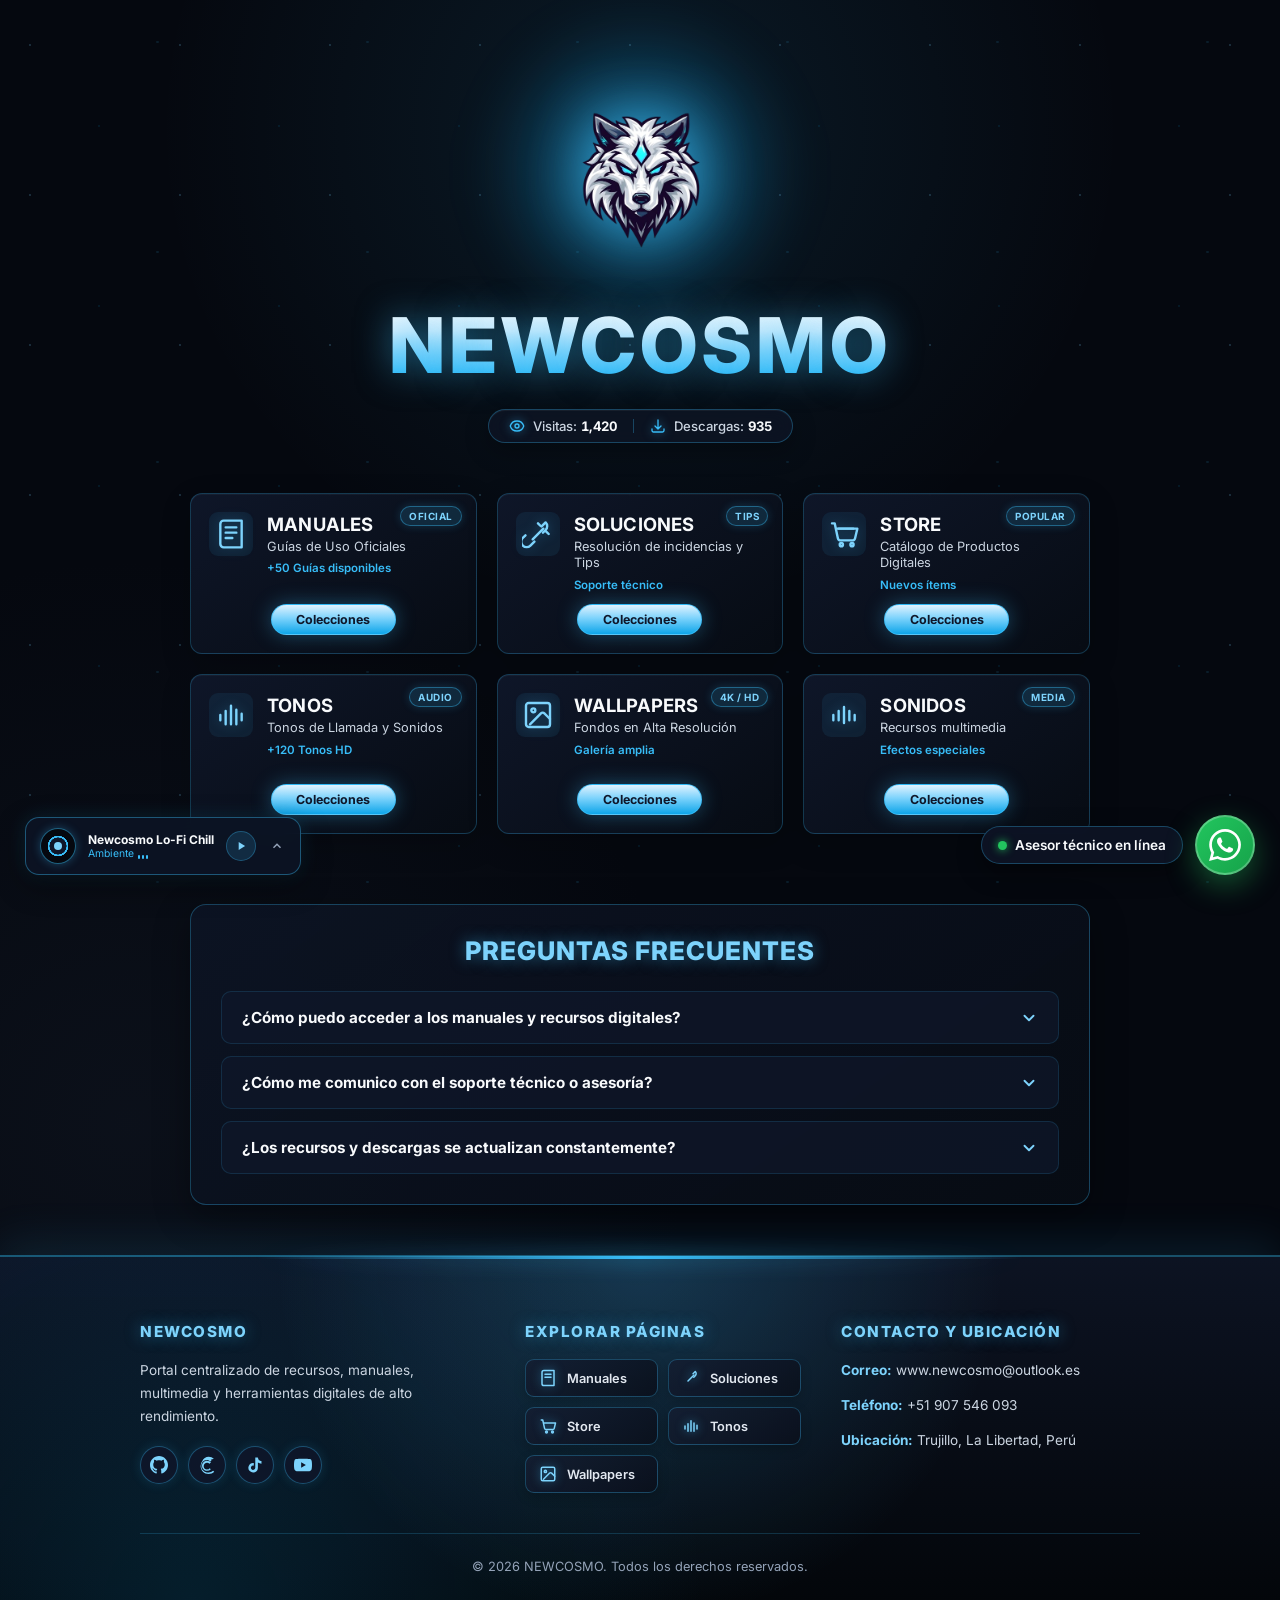
==== index.html @ 6fc6b1be "Update index.html" ====
<!DOCTYPE html>
<html lang="es">
<head>
    <meta charset="UTF-8">
    <meta name="viewport" content="width=device-width, initial-scale=1.0">
    <title>NEWCOSMO | Portal Oficial</title>
    <!-- Fuente moderna -->
    <link href="https://fonts.googleapis.com/css2?family=Inter:wght@300;400;500;600;700;800&display=swap" rel="stylesheet">
    <style>
*{margin:0;padding:0;box-sizing:border-box}

html{scroll-behavior:smooth}

body{
    font-family:'Inter',sans-serif;
    background:
      radial-gradient(circle at 50% 8%, rgba(56,189,248,.1), transparent 30%),
      radial-gradient(circle at 10% 70%, rgba(30,41,59,.25), transparent 35%),
      #05080f;
    color:#f8fafc;
    min-height:100vh;
    overflow-x:hidden;
}

body::before{
    content:"";
    position:fixed;
    inset:0;
    pointer-events:none;
    opacity:.3;
    background-image:
      radial-gradient(circle at 20% 30%, rgba(125,211,252,.6) 0 1px, transparent 1.5px),
      radial-gradient(circle at 75% 20%, rgba(56,189,248,.4) 0 1px, transparent 1.5px),
      radial-gradient(circle at 55% 70%, rgba(14,165,233,.35) 0 1px, transparent 1.5px);
    background-size:150px 150px,210px 210px,180px 180px;
}

/* ==========================================================
   SPLASH DE CARGA INICIAL
   ========================================================== */
#splash-screen {
    position: fixed;
    inset: 0;
    background: #05080f;
    z-index: 9999;
    display: flex;
    flex-direction: column;
    align-items: center;
    justify-content: center;
    transition: opacity 0.5s ease, visibility 0.5s ease;
}

#splash-screen.fade-out {
    opacity: 0;
    visibility: hidden;
}

.splash-logo-container {
    position: relative;
    display: flex;
    align-items: center;
    justify-content: center;
    margin-bottom: 24px;
}

.splash-logo-container::after {
    content: '';
    position: absolute;
    width: 260px;
    height: 260px;
    border-radius: 50%;
    background: radial-gradient(circle, rgba(56,189,248,.6) 0%, rgba(14,165,233,.25) 45%, transparent 75%);
    filter: blur(25px);
    z-index: -1;
}

.splash-logo {
    width: 180px;
    height: 180px;
    object-fit: contain;
    filter: drop-shadow(0 0 25px rgba(56,189,248,.7));
    animation: pulseSplash 1.5s ease-in-out infinite alternate;
}

@keyframes pulseSplash {
    0% { transform: scale(0.95); filter: drop-shadow(0 0 18px rgba(56,189,248,.5)); }
    100% { transform: scale(1.05); filter: drop-shadow(0 0 32px rgba(56,189,248,.9)); }
}

.splash-loader {
    width: 140px;
    height: 3px;
    background: rgba(255, 255, 255, 0.1);
    border-radius: 999px;
    overflow: hidden;
    position: relative;
}

.splash-loader::before {
    content: '';
    position: absolute;
    top: 0;
    left: -100%;
    width: 100%;
    height: 100%;
    background: linear-gradient(90deg, transparent, #38bdf8, transparent);
    animation: loadingBar 1.2s infinite linear;
}

@keyframes loadingBar {
    0% { left: -100%; }
    100% { left: 100%; }
}

main{position:relative;z-index:1}

header{
    text-align:center;
    padding:56px 20px 30px;
}

.logo-container{
    position:relative;
    display:inline-flex;
    justify-content:center;
    align-items:center;
    margin-bottom:16px;
}

.logo-container::after{
    content:'';
    position:absolute;
    width:300px;
    height:300px;
    border-radius:50%;
    background:radial-gradient(circle,
      rgba(56,189,248,.6) 0%,
      rgba(14,165,233,.25) 40%,
      transparent 75%);
    filter:blur(25px);
    z-index:-1;
}

.logo-img{
    width:230px;
    height:230px;
    object-fit:contain;
    filter:drop-shadow(0 0 30px rgba(56,189,248,.75));
    animation:floatLogo 4s ease-in-out infinite;
}

@keyframes floatLogo{
    0%,100%{transform:translateY(0)}
    50%{transform:translateY(-8px)}
}

h1{
    font-size:clamp(3rem, 7vw, 4.8rem);
    line-height:1;
    font-weight:800;
    letter-spacing:4px;
    margin:6px 0 16px;
    background:linear-gradient(180deg,#ffffff 0%,#e0f2fe 30%,#7dd3fc 60%,#38bdf8 85%,#0284c7 100%);
    -webkit-background-clip:text;
    background-clip:text;
    -webkit-text-fill-color:transparent;
    text-shadow:0 0 35px rgba(56,189,248,.5);
}

/* ==========================================================
   BARRA DE CONTADORES EN VIVO
   ========================================================== */
.live-counter-bar {
    display: inline-flex;
    align-items: center;
    gap: 16px;
    margin-top: 8px;
    padding: 8px 20px;
    background: rgba(13, 20, 36, 0.85);
    border: 1px solid rgba(56, 189, 248, 0.3);
    border-radius: 999px;
    backdrop-filter: blur(10px);
    box-shadow: 0 8px 25px rgba(0, 0, 0, 0.3), inset 0 1px 0 rgba(255, 255, 255, 0.05);
}

.counter-item {
    display: flex;
    align-items: center;
    gap: 8px;
    color: #cbd5e1;
    font-size: 0.82rem;
    font-weight: 500;
}

.counter-item svg {
    width: 16px;
    height: 16px;
    stroke: #38bdf8;
    filter: drop-shadow(0 0 5px rgba(56,189,248,.6));
}

.counter-item strong {
    color: #f8fafc;
    font-weight: 700;
    font-variant-numeric: tabular-nums;
}

.counter-divider {
    width: 1px;
    height: 14px;
    background: rgba(56, 189, 248, 0.3);
}

/* ==========================================================
   GRID DE TARJETAS
   ========================================================== */
.grid-container{
    width:min(100% - 40px, 900px);
    margin:0 auto;
    padding:20px 0 40px;
    display:grid;
    grid-template-columns:repeat(3,minmax(0,1fr));
    gap:20px;
}

.card{
    min-height:160px;
    padding:18px;
    border:1px solid rgba(56,189,248,.25);
    border-radius:12px;
    background:linear-gradient(145deg,rgba(15,23,42,.96),rgba(7,12,20,.96));
    box-shadow:inset 0 1px 0 rgba(255,255,255,.04), 0 10px 30px rgba(0,0,0,.2);
    text-decoration:none;
    color:inherit;
    display:flex;
    flex-direction:column;
    justify-content:space-between;
    position:relative;
    overflow:hidden;
    transition:transform .25s ease,border-color .25s ease,box-shadow .25s ease;
}

.card::before{
    content:'';
    position:absolute;
    top:0;
    left:0;
    width:100%;
    height:2px;
    background:linear-gradient(90deg,transparent,#38bdf8,transparent);
    opacity:0;
    transition:opacity .25s ease;
}

.card:hover{
    transform:translateY(-5px);
    border-color:rgba(56,189,248,.75);
    box-shadow:0 16px 35px rgba(0,0,0,.35), 0 0 25px rgba(56,189,248,.18);
}

.card:hover::before{opacity:1}

.card-badge {
    position: absolute;
    top: 12px;
    right: 14px;
    background: rgba(56, 189, 248, 0.15);
    border: 1px solid rgba(56, 189, 248, 0.4);
    color: #7dd3fc;
    font-size: 0.62rem;
    font-weight: 700;
    padding: 3px 8px;
    border-radius: 999px;
    text-transform: uppercase;
    letter-spacing: 0.5px;
    box-shadow: 0 0 10px rgba(56, 189, 248, 0.2);
}

.card-top{
    display:flex;
    align-items:flex-start;
    gap:14px;
}

.icon-box{
    flex:0 0 44px;
    width:44px;
    height:44px;
    display:flex;
    align-items:center;
    justify-content:center;
    border-radius:9px;
    background:rgba(56,189,248,.08);
}

.icon-box svg{
    width:32px;
    height:32px;
    stroke:#7dd3fc;
    filter:drop-shadow(0 0 6px rgba(56,189,248,.3));
}

.card:hover .icon-box svg{
    stroke:#38bdf8;
}

.card h3{
    color:#f8fafc;
    font-size:1.15rem;
    font-weight:700;
    letter-spacing:.2px;
    margin:1px 0 4px;
}

.card p{
    color:#cbd5e1;
    font-size:.8rem;
    line-height:1.3;
    margin:0;
}

.card-meta {
    display: block;
    color: #38bdf8;
    font-size: 0.72rem;
    font-weight: 600;
    margin-top: 6px;
}

.card-btn{
    align-self:center;
    min-width:125px;
    margin-top:12px;
    padding:7px 18px;
    border-radius:999px;
    border:1px solid rgba(56,189,248,.8);
    background:linear-gradient(180deg,#e0f2fe 0%,#7dd3fc 45%,#0ea5e9 100%);
    color:#0f172a;
    font-size:.78rem;
    font-weight:700;
    text-align:center;
    box-shadow:0 0 20px rgba(56,189,248,.35);
    transition:transform .2s ease,box-shadow .2s ease;
}

.card:hover .card-btn{
    transform:scale(1.03);
    box-shadow:0 0 28px rgba(56,189,248,.55);
}

/* ==========================================================
   GADGET: REPRODUCTOR LO-FI / SYNTHWAVE (MINIMALISTA)
   ========================================================== */
.music-player-widget {
    position: fixed;
    bottom: 25px;
    left: 25px;
    z-index: 99;
    background: rgba(13, 20, 36, 0.92);
    border: 1px solid rgba(56, 189, 248, 0.4);
    border-radius: 14px;
    backdrop-filter: blur(12px);
    box-shadow: 0 10px 30px rgba(0, 0, 0, 0.45), 0 0 20px rgba(56, 189, 248, 0.15);
    display: flex;
    align-items: center;
    gap: 12px;
    padding: 10px 14px;
    transition: all 0.3s cubic-bezier(0.175, 0.885, 0.32, 1.275);
    max-width: 280px;
}

.music-player-widget.minimized {
    padding: 8px;
    border-radius: 50%;
    width: 52px;
    height: 52px;
    justify-content: center;
}

.music-player-widget.minimized .player-info,
.music-player-widget.minimized .player-controls {
    display: none;
}

.music-player-widget.minimized .minimize-btn svg {
    transform: rotate(180deg);
}

.player-vinyl {
    width: 36px;
    height: 36px;
    border-radius: 50%;
    background: radial-gradient(circle, #0f172a 35%, #38bdf8 36%, #38bdf8 42%, #05080f 43%);
    border: 1px solid rgba(56, 189, 248, 0.5);
    display: flex;
    align-items: center;
    justify-content: center;
    flex-shrink: 0;
    box-shadow: 0 0 10px rgba(56, 189, 248, 0.3);
}

.music-player-widget.playing .player-vinyl {
    animation: spinVinyl 3s linear infinite;
}

@keyframes spinVinyl {
    0% { transform: rotate(0deg); }
    100% { transform: rotate(360deg); }
}

.player-vinyl::after {
    content: '';
    width: 8px;
    height: 8px;
    background: #7dd3fc;
    border-radius: 50%;
}

.player-info {
    display: flex;
    flex-direction: column;
    overflow: hidden;
    flex-grow: 1;
}

.player-title {
    color: #f8fafc;
    font-size: 0.75rem;
    font-weight: 700;
    white-space: nowrap;
    overflow: hidden;
    text-overflow: ellipsis;
}

.player-subtitle {
    color: #38bdf8;
    font-size: 0.65rem;
    display: flex;
    align-items: center;
    gap: 4px;
}

/* Ecualizador animado */
.eq-bars {
    display: flex;
    align-items: flex-end;
    gap: 2px;
    height: 10px;
}

.music-player-widget.playing .eq-bars span {
    animation: eqBounce 0.8s ease-in-out infinite alternate;
}

.eq-bars span {
    width: 2px;
    height: 4px;
    background: #38bdf8;
    border-radius: 1px;
}

.eq-bars span:nth-child(2) { animation-delay: 0.2s; }
.eq-bars span:nth-child(3) { animation-delay: 0.4s; }

@keyframes eqBounce {
    0% { height: 3px; }
    100% { height: 10px; }
}

.player-controls {
    display: flex;
    align-items: center;
    gap: 6px;
}

.player-btn {
    background: rgba(56, 189, 248, 0.15);
    border: 1px solid rgba(56, 189, 248, 0.3);
    color: #7dd3fc;
    width: 30px;
    height: 30px;
    border-radius: 50%;
    display: flex;
    align-items: center;
    justify-content: center;
    cursor: pointer;
    transition: all 0.2s ease;
}

.player-btn:hover {
    background: #38bdf8;
    color: #05080f;
    box-shadow: 0 0 12px rgba(56, 189, 248, 0.6);
}

.player-btn svg {
    width: 14px;
    height: 14px;
    fill: currentColor;
}

.minimize-btn {
    background: none;
    border: none;
    color: #94a3b8;
    cursor: pointer;
    padding: 2px;
    display: flex;
    align-items: center;
    justify-content: center;
    transition: color 0.2s ease;
}

.minimize-btn:hover {
    color: #f8fafc;
}

.minimize-btn svg {
    width: 14px;
    height: 14px;
    stroke: currentColor;
    fill: none;
    stroke-width: 2.5;
    transition: transform 0.3s ease;
}

/* ==========================================================
   SECCIÓN DE PREGUNTAS FRECUENTES (FAQ)
   ========================================================== */
.faq-section {
    width: min(100% - 40px, 900px);
    margin: 30px auto 50px;
    padding: 30px;
    background: linear-gradient(145deg, rgba(13, 20, 36, 0.9), rgba(7, 12, 20, 0.95));
    border: 1px solid rgba(56, 189, 248, 0.3);
    border-radius: 16px;
    box-shadow: 0 12px 35px rgba(0,0,0,0.35);
}

.faq-section h2 {
    color: #7dd3fc;
    font-size: 1.6rem;
    font-weight: 800;
    text-align: center;
    margin-bottom: 25px;
    text-transform: uppercase;
    letter-spacing: 1px;
    text-shadow: 0 0 15px rgba(56,189,248,.5);
}

.faq-container {
    display: flex;
    flex-direction: column;
    gap: 12px;
}

.faq-item {
    background: rgba(15, 23, 42, 0.75);
    border: 1px solid rgba(56, 189, 248, 0.15);
    border-radius: 10px;
    overflow: hidden;
    transition: border-color 0.25s ease;
}

.faq-item:hover {
    border-color: rgba(56, 189, 248, 0.6);
}

.faq-question {
    width: 100%;
    padding: 16px 20px;
    background: none;
    border: none;
    color: #f8fafc;
    font-size: 0.95rem;
    font-weight: 700;
    text-align: left;
    display: flex;
    justify-content: space-between;
    align-items: center;
    cursor: pointer;
    font-family: 'Inter', sans-serif;
}

.faq-question svg {
    width: 18px;
    height: 18px;
    stroke: #7dd3fc;
    flex-shrink: 0;
    transition: transform 0.3s ease;
}

.faq-item.active .faq-question svg {
    transform: rotate(180deg);
}

.faq-answer {
    max-height: 0;
    overflow: hidden;
    transition: max-height 0.3s ease, padding 0.3s ease;
    padding: 0 20px;
    color: #cbd5e1;
    font-size: 0.88rem;
    line-height: 1.6;
}

.faq-item.active .faq-answer {
    max-height: 200px;
    padding: 0 20px 16px 20px;
}

/* ==========================================================
   FOOTER PRO
   ========================================================== */
footer{
    position:relative;
    z-index:1;
    background:
      radial-gradient(circle at 50% 0%, rgba(56,189,248,.22), transparent 50%),
      radial-gradient(circle at 15% 100%, rgba(14,165,233,.15), transparent 45%),
      linear-gradient(180deg, rgba(13,20,36,0.95), #03060a);
    border-top:2px solid rgba(56,189,248,.4);
    box-shadow: 0 -15px 40px rgba(56,189,248,.1);
    padding:65px 20px 30px;
    margin-top:50px;
}

footer::before {
    content: '';
    position: absolute;
    top: -1px;
    left: 20%;
    right: 20%;
    height: 3px;
    background: linear-gradient(90deg, transparent, #38bdf8, transparent);
    filter: drop-shadow(0 0 10px #38bdf8);
}

.footer-content{
    width:min(100%, 1000px);
    margin:0 auto;
    display:grid;
    grid-template-columns: 1.5fr 1.2fr 1.3fr;
    gap:40px;
    padding-bottom:40px;
}

.footer-col h4{
    color:#7dd3fc;
    font-size:.95rem;
    font-weight:800;
    letter-spacing:1.5px;
    margin-bottom:18px;
    text-transform:uppercase;
    text-shadow: 0 0 15px rgba(56,189,248,.5);
}

.footer-col p{
    color:#cbd5e1;
    font-size:.85rem;
    line-height:1.7;
    margin-bottom:12px;
}

.footer-col p strong {
    color: #7dd3fc;
}

.footer-pages-grid {
    display: grid;
    grid-template-columns: repeat(2, 1fr);
    gap: 10px;
    margin-top: 5px;
}

.footer-page-card {
    display: flex;
    align-items: center;
    gap: 10px;
    padding: 9px 13px;
    background: linear-gradient(145deg, rgba(20, 30, 50, 0.9), rgba(10, 16, 28, 0.9));
    border: 1px solid rgba(56, 189, 248, 0.3);
    border-radius: 9px;
    color: #e2e8f0;
    text-decoration: none;
    font-size: 0.8rem;
    font-weight: 600;
    transition: all 0.25s ease;
    box-shadow: 0 4px 12px rgba(0,0,0,0.2);
}

.footer-page-card svg {
    width: 18px;
    height: 18px;
    stroke: #7dd3fc;
    filter: drop-shadow(0 0 5px rgba(56,189,248,.6));
    flex-shrink: 0;
    transition: transform 0.2s ease;
}

.footer-page-card:hover {
    background: linear-gradient(145deg, rgba(56, 189, 248, 0.25), rgba(15, 23, 42, 0.95));
    border-color: #38bdf8;
    color: #fff;
    transform: translateY(-3px);
    box-shadow: 0 6px 22px rgba(56, 189, 248, 0.3);
}

.footer-page-card:hover svg {
    transform: scale(1.15);
}

.footer-socials{
    display: flex;
    flex-wrap: wrap;
    gap: 10px;
    margin-top: 18px;
}

.social-icon {
    width: 38px;
    height: 38px;
    border-radius: 50%;
    background: rgba(15, 23, 42, 0.9);
    border: 1px solid rgba(56, 189, 248, 0.35);
    display: flex;
    align-items: center;
    justify-content: center;
    color: #7dd3fc;
    text-decoration: none;
    transition: all 0.25s ease;
    box-shadow: 0 0 12px rgba(56,189,248,.15);
}

.social-icon:hover {
    background: #38bdf8;
    border-color: #38bdf8;
    color: #070c14;
    transform: translateY(-4px);
    box-shadow: 0 0 22px rgba(56, 189, 248, 0.7);
}

.social-icon svg {
    width: 18px;
    height: 18px;
    fill: currentColor;
}

.social-icon[aria-label="OnlyFans"]:hover {
    background: #00aff0; border-color: #00aff0; color: #fff; box-shadow: 0 0 22px rgba(0, 175, 240, 0.7);
}
.social-icon[aria-label="TikTok"]:hover {
    background: #ff0050; border-color: #ff0050; color: #fff; box-shadow: 0 0 22px rgba(255, 0, 80, 0.7);
}
.social-icon[aria-label="YouTube"]:hover {
    background: #ff0000; border-color: #ff0000; color: #fff; box-shadow: 0 0 22px rgba(255, 0, 0, 0.7);
}

.footer-bottom{
    width:min(100%, 1000px);
    margin:0 auto;
    padding-top:25px;
    border-top:1px solid rgba(56,189,248,.2);
    display:flex;
    justify-content:center;
    align-items:center;
    color:#94a3b8;
    font-size:.8rem;
    text-align: center;
}

/* ==========================================================
   BOTÓN FLOTANTE WHATSAPP
   ========================================================== */
.floating-container {
    position: fixed;
    bottom: 25px;
    right: 25px;
    z-index: 99;
    display: flex;
    align-items: center;
    gap: 12px;
}

.whatsapp-badge {
    display: flex;
    align-items: center;
    gap: 8px;
    background: rgba(13, 20, 36, 0.95);
    border: 1px solid rgba(56, 189, 248, 0.3);
    padding: 10px 16px;
    border-radius: 999px;
    color: #f8fafc;
    font-size: 0.85rem;
    font-weight: 600;
    box-shadow: 0 8px 25px rgba(0, 0, 0, 0.4);
    backdrop-filter: blur(8px);
    pointer-events: none;
    white-space: nowrap;
}

.whatsapp-badge .dot {
    width: 9px;
    height: 9px;
    background-color: #22c55e;
    border-radius: 50%;
    box-shadow: 0 0 8px #22c55e;
    animation: pulse-green 2s infinite;
}

@keyframes pulse-green {
    0% { transform: scale(0.95); box-shadow: 0 0 0 0 rgba(34, 197, 94, 0.8); }
    70% { transform: scale(1); box-shadow: 0 0 0 6px rgba(34, 197, 94, 0); }
    100% { transform: scale(0.95); box-shadow: 0 0 0 0 rgba(34, 197, 94, 0); }
}

.floating-whatsapp {
    position: relative;
    display: flex;
    align-items: center;
    justify-content: center;
    width: 60px;
    height: 60px;
    border-radius: 50%;
    background: linear-gradient(135deg, #22c55e, #16a34a);
    color: #fff;
    text-decoration: none;
    box-shadow: 0 10px 30px rgba(34, 197, 94, 0.4);
    transition: all 0.3s cubic-bezier(0.175, 0.885, 0.32, 1.275);
    border: 2px solid rgba(255, 255, 255, 0.25);
    flex-shrink: 0;
}

.floating-whatsapp:hover {
    transform: scale(1.12) translateY(-3px);
    box-shadow: 0 15px 35px rgba(34, 197, 94, 0.6);
}

.floating-whatsapp svg {
    width: 32px;
    height: 32px;
    fill: currentColor;
}

/* ==========================================================
   RESPONSIVE DESIGN
   ========================================================== */
@media(max-width:760px){
    .grid-container{
        grid-template-columns:repeat(2,minmax(0,1fr));
        width:min(100% - 28px,600px);
        gap:14px;
    }
    .footer-content{
        grid-template-columns: 1fr;
        gap:30px;
    }
}

@media(max-width:520px){
    header{padding-top:30px}
    .logo-img{width:160px;height:160px}
    h1{letter-spacing:2px;margin-bottom:10px}
    .grid-container{
        grid-template-columns:1fr;
        width:calc(100% - 28px);
    }
    .card{min-height:150px}
    .footer-content{
        grid-template-columns: 1fr;
        gap:24px;
    }
    .whatsapp-badge {
        display: none;
    }
    .floating-container {
        bottom: 20px;
        right: 20px;
    }
    .music-player-widget {
        left: 15px;
        bottom: 20px;
    }
    .live-counter-bar {
        flex-direction: column;
        gap: 6px;
        border-radius: 12px;
        padding: 8px 14px;
    }
    .counter-divider {
        display: none;
    }
}
</style>
</head>
<body>

    <!-- Splash de Carga Inicial -->
    <div id="splash-screen">
        <div class="splash-logo-container">
            <img src="logo.png" alt="Logo NEWCOSMO" class="splash-logo">
        </div>
        <div class="splash-loader"></div>
    </div>

    <!-- Encabezado con Logo, Título y Contadores en Vivo -->
    <header>
        <div class="logo-container">
            <img src="logo.png" alt="Logo NEWCOSMO" class="logo-img">
        </div>
        <h1>NEWCOSMO</h1>
        
        <!-- Widget Contador de Visitas y Descargas en Vivo -->
        <div class="live-counter-bar">
            <div class="counter-item">
                <svg xmlns="http://www.w3.org/2000/svg" fill="none" viewBox="0 0 24 24" stroke-width="2">
                    <path stroke-linecap="round" stroke-linejoin="round" d="M2.036 12.322a1.012 1.012 0 0 1 0-.639C3.423 7.51 7.36 4.5 12 4.5c4.638 0 8.573 3.007 9.963 7.178.07.207.07.431 0 .639C20.577 16.49 16.64 19.5 12 19.5c-4.638 0-8.573-3.007-9.963-7.178Z" />
                    <path stroke-linecap="round" stroke-linejoin="round" d="M15 12a3 3 0 1 1-6 0 3 3 0 0 1 6 0Z" />
                </svg>
                <span>Visitas: <strong id="visit-counter">--</strong></span>
            </div>
            <div class="counter-divider"></div>
            <div class="counter-item">
                <svg xmlns="http://www.w3.org/2000/svg" fill="none" viewBox="0 0 24 24" stroke-width="2">
                    <path stroke-linecap="round" stroke-linejoin="round" d="M3 16.5v2.25A2.25 2.25 0 0 0 5.25 21h13.5A2.25 2.25 0 0 0 21 18.75V16.5M16.5 12 12 16.5m0 0L7.5 12m4.5 4.5V3" />
                </svg>
                <span>Descargas: <strong id="download-counter">--</strong></span>
            </div>
        </div>
    </header>

    <!-- Cuadrícula de Tarjetas de Secciones -->
    <main class="grid-container">

        <a href="https://newcosmo-peru.github.io/MANUALES/" target="_blank" rel="noopener" class="card">
            <span class="card-badge">Oficial</span>
            <div class="card-top">
                <div class="icon-box">
                    <svg xmlns="http://www.w3.org/2000/svg" fill="none" viewBox="0 0 24 24" stroke-width="1.8" stroke-linecap="round" stroke-linejoin="round">
                        <path d="M4 19.5v-15A2.5 2.5 0 0 1 6.5 2H20v20H6.5A2.5 2.5 0 0 1 4 19.5Z"/>
                        <path d="M8 7h8M8 11h8M8 15h5"/>
                    </svg>
                </div>
                <div>
                    <h3>MANUALES</h3>
                    <p>Guías de Uso Oficiales</p>
                    <span class="card-meta">+50 Guías disponibles</span>
                </div>
            </div>
            <span class="card-btn">Colecciones</span>
        </a>

        <a href="https://newcosmo-peru.github.io/SOLUCIONES/" target="_blank" rel="noopener" class="card">
            <span class="card-badge">Tips</span>
            <div class="card-top">
                <div class="icon-box">
                    <svg xmlns="http://www.w3.org/2000/svg" fill="none" viewBox="0 0 24 24" stroke-width="1.8" stroke-linecap="round" stroke-linejoin="round">
                        <path d="m14.7 6.3 3-3a4 4 0 0 1 0 5.7l-2 2"/>
                        <path d="m9.3 17.7-3 3a4 4 0 0 1-5.7-5.7l2-2"/>
                        <path d="m8 16 8-8"/>
                        <path d="m12 4 2 2M18 10l2 2"/>
                    </svg>
                </div>
                <div>
                    <h3>SOLUCIONES</h3>
                    <p>Resolución de incidencias y Tips</p>
                    <span class="card-meta">Soporte técnico</span>
                </div>
            </div>
            <span class="card-btn">Colecciones</span>
        </a>

        <a href="https://newcosmo-peru.github.io/STORE/" target="_blank" rel="noopener" class="card">
            <span class="card-badge">Popular</span>
            <div class="card-top">
                <div class="icon-box">
                    <svg xmlns="http://www.w3.org/2000/svg" fill="none" viewBox="0 0 24 24" stroke-width="1.8" stroke-linecap="round" stroke-linejoin="round">
                        <path d="M3 4h2l2.4 11.2a2 2 0 0 0 2 1.6h8.9a2 2 0 0 0 2-1.6L22 8H6"/>
                        <circle cx="10" cy="20" r="1.2"/>
                        <circle cx="18" cy="20" r="1.2"/>
                        <path d="M8 8h11"/>
                    </svg>
                </div>
                <div>
                    <h3>STORE</h3>
                    <p>Catálogo de Productos Digitales</p>
                    <span class="card-meta">Nuevos ítems</span>
                </div>
            </div>
            <span class="card-btn">Colecciones</span>
        </a>

        <a href="https://newcosmo-peru.github.io/TONOS/" target="_blank" rel="noopener" class="card">
            <span class="card-badge">Audio</span>
            <div class="card-top">
                <div class="icon-box">
                    <svg xmlns="http://www.w3.org/2000/svg" fill="none" viewBox="0 0 24 24" stroke-width="1.8" stroke-linecap="round" stroke-linejoin="round">
                        <path d="M4 12v4M8 9v10M12 5v14M16 8v11M20 11v5"/>
                    </svg>
                </div>
                <div>
                    <h3>TONOS</h3>
                    <p>Tonos de Llamada y Sonidos</p>
                    <span class="card-meta">+120 Tonos HD</span>
                </div>
            </div>
            <span class="card-btn">Colecciones</span>
        </a>

        <a href="https://newcosmo-peru.github.io/WALLPAPERS/" target="_blank" rel="noopener" class="card">
            <span class="card-badge">4K / HD</span>
            <div class="card-top">
                <div class="icon-box">
                    <svg xmlns="http://www.w3.org/2000/svg" fill="none" viewBox="0 0 24 24" stroke-width="1.8" stroke-linecap="round" stroke-linejoin="round">
                        <rect x="3" y="3" width="18" height="18" rx="2"/>
                        <circle cx="8.5" cy="8.5" r="1.5"/>
                        <path d="m21 15-4.2-4.2a1.8 1.8 0 0 0-2.6 0L6 19"/>
                    </svg>
                </div>
                <div>
                    <h3>WALLPAPERS</h3>
                    <p>Fondos en Alta Resolución</p>
                    <span class="card-meta">Galería amplia</span>
                </div>
            </div>
            <span class="card-btn">Colecciones</span>
        </a>

        <a href="https://newcosmo-peru.github.io/TONOS/" target="_blank" rel="noopener" class="card">
            <span class="card-badge">Media</span>
            <div class="card-top">
                <div class="icon-box">
                    <svg xmlns="http://www.w3.org/2000/svg" fill="none" viewBox="0 0 24 24" stroke-width="1.8" stroke-linecap="round" stroke-linejoin="round">
                        <path d="M4 12v4M8 9v7M12 6v12M16 9v7M20 12v4"/>
                    </svg>
                </div>
                <div>
                    <h3>SONIDOS</h3>
                    <p>Recursos multimedia</p>
                    <span class="card-meta">Efectos especiales</span>
                </div>
            </div>
            <span class="card-btn">Colecciones</span>
        </a>

    </main>

    <!-- Sección de Preguntas Frecuentes (FAQ) -->
    <section class="faq-section">
        <h2>Preguntas Frecuentes</h2>
        <div class="faq-container">
            <div class="faq-item">
                <button class="faq-question">
                    ¿Cómo puedo acceder a los manuales y recursos digitales?
                    <svg viewBox="0 0 24 24" fill="none" stroke-width="2.5" stroke-linecap="round" stroke-linejoin="round"><path d="m6 9 6 6 6-6"/></svg>
                </button>
                <div class="faq-answer">
                    Puedes hacer clic directamente en cualquiera de las tarjetas principales de nuestra plataforma para abrir el portal correspondiente de forma inmediata.
                </div>
            </div>

            <div class="faq-item">
                <button class="faq-question">
                    ¿Cómo me comunico con el soporte técnico o asesoría?
                    <svg viewBox="0 0 24 24" fill="none" stroke-width="2.5" stroke-linecap="round" stroke-linejoin="round"><path d="m6 9 6 6 6-6"/></svg>
                </button>
                <div class="faq-answer">
                    En la esquina inferior derecha encontrarás nuestro botón flotante de WhatsApp habilitado con un indicador en línea para contactar con un asesor.
                </div>
            </div>

            <div class="faq-item">
                <button class="faq-question">
                    ¿Los recursos y descargas se actualizan constantemente?
                    <svg viewBox="0 0 24 24" fill="none" stroke-width="2.5" stroke-linecap="round" stroke-linejoin="round"><path d="m6 9 6 6 6-6"/></svg>
                </button>
                <div class="faq-answer">
                    Sí, actualizamos periódicamente nuestras colecciones de guías, tonos, fondos de pantalla y herramientas digitales.
                </div>
            </div>
        </div>
    </section>

    <!-- Footer Pro -->
    <footer>
        <div class="footer-content">
            <div class="footer-col">
                <h4>NEWCOSMO</h4>
                <p>Portal centralizado de recursos, manuales, multimedia y herramientas digitales de alto rendimiento.</p>
                <div class="footer-socials">
                    <!-- GitHub -->
                    <a href="https://github.com/newcosmo-peru" target="_blank" rel="noopener" class="social-icon" aria-label="GitHub">
                        <svg viewBox="0 0 24 24"><path d="M12 0c-6.626 0-12 5.373-12 12 0 5.302 3.438 9.8 8.207 11.387.599.111.793-.261.793-.577v-2.234c-3.338.726-4.033-1.416-4.033-1.416-.546-1.387-1.333-1.756-1.333-1.756-1.089-.745.083-.729.083-.729 1.205.084 1.839 1.237 1.839 1.237 1.07 1.834 2.807 1.304 3.492.997.107-.775.418-1.305.762-1.604-2.665-.305-5.467-1.334-5.467-5.931 0-1.311.469-2.381 1.236-3.221-.124-.303-.535-1.524.117-3.176 0 0 1.008-.322 3.301 1.23.957-.266 1.983-.399 3.003-.404 1.02.005 2.047.138 3.006.404 2.291-1.552 3.297-1.23 3.297-1.23.653 1.653.242 2.874.118 3.176.77.84 1.235 1.911 1.235 3.221 0 4.609-2.807 5.624-5.479 5.921.43.372.823 1.102.823 2.222v3.293c0 .319.192.694.801.576 4.765-1.589 8.199-6.086 8.199-11.386 0-6.627-5.373-12-12-12z"/></svg>
                    </a>
                    <!-- OnlyFans -->
                    <a href="https://onlyfans.com/tu-usuario" target="_blank" rel="noopener" class="social-icon" aria-label="OnlyFans">
                        <svg viewBox="0 0 24 24"><path d="M15.464 10.518a4.57 4.57 0 0 0-3.376-1.503c-2.484 0-4.5 2.016-4.5 4.5s2.016 4.5 4.5 4.5c1.373 0 2.602-.622 3.42-1.604l1.642 1.198a6.71 6.71 0 0 1-5.062 2.206c-3.728 0-6.75-3.022-6.75-6.75s3.022-6.75 6.75-6.75c2.083 0 3.948.937 5.203 2.417l-1.827 1.286zM21.11 3.551C19.346 1.83 16.924.844 14.25.844c-3.86 0-7.152 2.39-8.49 5.795a10.638 10.638 0 0 0-2.31 6.643c0 5.903 4.784 10.687 10.687 10.687 2.923 0 5.581-1.155 7.527-3.033l-1.52-1.378a8.473 8.473 0 0 1-6.007 2.411C8.243 21.969 4.38 18.106 4.38 13.282c0-2.052.698-3.946 1.867-5.449 1.246-1.585 3.161-2.613 5.303-2.613 1.963 0 3.738.826 5.011 2.155l1.55-1.543a10.495 10.495 0 0 0-1.001-.849z"/></svg>
                    </a>
                    <!-- TikTok -->
                    <a href="https://tiktok.com/@tu-usuario" target="_blank" rel="noopener" class="social-icon" aria-label="TikTok">
                        <svg viewBox="0 0 24 24"><path d="M19.59 6.69a4.83 4.83 0 0 1-3.77-4.25V2h-3.45v13.67a2.89 2.89 0 0 1-5.2 1.74 2.89 2.89 0 0 1 2.31-4.64 2.93 2.93 0 0 1 .88.13V9.4a6.84 6.84 0 0 0-1-.05A6.33 6.33 0 0 0 5 20.1a6.34 6.34 0 0 0 10.86-4.43v-7a8.16 8.16 0 0 0 4.77 1.52v-3.4a4.85 4.85 0 0 1-1-.1z"/></svg>
                    </a>
                    <!-- YouTube -->
                    <a href="https://youtube.com/@tu-canal" target="_blank" rel="noopener" class="social-icon" aria-label="YouTube">
                        <svg viewBox="0 0 24 24"><path d="M23.498 6.186a3.016 3.016 0 0 0-2.122-2.136C19.505 3.545 12 3.545 12 3.545s-7.505 0-9.377.505A3.017 3.017 0 0 0 .502 6.186C0 8.07 0 12 0 12s0 3.93.502 5.814a3.016 3.016 0 0 0 2.122 2.136c1.871.505 9.376.505 9.376.505s7.505 0 9.377-.505a3.015 3.015 0 0 0 2.122-2.136C24 15.93 24 12 24 12s0-3.93-.502-5.814zM9.545 15.568V8.432L15.818 12l-6.273 3.568z"/></svg>
                    </a>
                </div>
            </div>
            
            <div class="footer-col">
                <h4>Explorar Páginas</h4>
                <div class="footer-pages-grid">
                    <a href="https://newcosmo-peru.github.io/MANUALES/" target="_blank" rel="noopener" class="footer-page-card">
                        <svg viewBox="0 0 24 24" fill="none" stroke-width="2" stroke-linecap="round" stroke-linejoin="round"><path d="M4 19.5v-15A2.5 2.5 0 0 1 6.5 2H20v20H6.5A2.5 2.5 0 0 1 4 19.5Z"/><path d="M8 7h8M8 11h8"/></svg>
                        Manuales
                    </a>
                    <a href="https://newcosmo-peru.github.io/SOLUCIONES/" target="_blank" rel="noopener" class="footer-page-card">
                        <svg viewBox="0 0 24 24" fill="none" stroke-width="2" stroke-linecap="round" stroke-linejoin="round"><path d="m14.7 6.3 3-3a4 4 0 0 1 0 5.7l-2 2"/><path d="m8 16 8-8"/></svg>
                        Soluciones
                    </a>
                    <a href="https://newcosmo-peru.github.io/STORE/" target="_blank" rel="noopener" class="footer-page-card">
                        <svg viewBox="0 0 24 24" fill="none" stroke-width="2" stroke-linecap="round" stroke-linejoin="round"><path d="M3 4h2l2.4 11.2a2 2 0 0 0 2 1.6h8.9a2 2 0 0 0 2-1.6L22 8H6"/><circle cx="10" cy="20" r="1.2"/><circle cx="18" cy="20" r="1.2"/></svg>
                        Store
                    </a>
                    <a href="https://newcosmo-peru.github.io/TONOS/" target="_blank" rel="noopener" class="footer-page-card">
                        <svg viewBox="0 0 24 24" fill="none" stroke-width="2" stroke-linecap="round" stroke-linejoin="round"><path d="M4 12v4M8 9v10M12 5v14M16 8v11M20 11v5"/></svg>
                        Tonos
                    </a>
                    <a href="https://newcosmo-peru.github.io/WALLPAPERS/" target="_blank" rel="noopener" class="footer-page-card">
                        <svg viewBox="0 0 24 24" fill="none" stroke-width="2" stroke-linecap="round" stroke-linejoin="round"><rect x="3" y="3" width="18" height="18" rx="2"/><circle cx="8.5" cy="8.5" r="1.5"/><path d="m21 15-4.2-4.2a1.8 1.8 0 0 0-2.6 0L6 19"/></svg>
                        Wallpapers
                    </a>
                </div>
            </div>

            <div class="footer-col">
                <h4>Contacto y Ubicación</h4>
                <p><strong>Correo:</strong> www.newcosmo@outlook.es</p>
                <p><strong>Teléfono:</strong> +51 907 546 093</p>
                <p><strong>Ubicación:</strong> Trujillo, La Libertad, Perú</p>
            </div>
        </div>
        
        <div class="footer-bottom">
            <p>&copy; 2026 NEWCOSMO. Todos los derechos reservados.</p>
        </div>
    </footer>

    <!-- Gadget: Reproductor de Música Lo-Fi Flotante (Esquina Inferior Izquierda) -->
    <div id="music-widget" class="music-player-widget">
        <!-- Audio HTML5 con pista ambiental libre de derechos (Synthwave/Lo-Fi) -->
        <audio id="bg-audio" loop preload="none">
            <source src="https://cdn.pixabay.com/download/audio/2022/05/27/audio_1808fbf756.mp3?filename=lofi-study-112191.mp3" type="audio/mpeg">
            Tu navegador no soporta audio HTML5.
        </audio>

        <div class="player-vinyl"></div>
        
        <div class="player-info">
            <span class="player-title">Newcosmo Lo-Fi Chill</span>
            <span class="player-subtitle">
                Ambiente 
                <div class="eq-bars">
                    <span></span><span></span><span></span>
                </div>
            </span>
        </div>

        <div class="player-controls">
            <button id="play-pause-btn" class="player-btn" aria-label="Reproducir / Pausar">
                <!-- Icono Play -->
                <svg id="play-icon" viewBox="0 0 24 24"><path d="M8 5v14l11-7z"/></svg>
                <!-- Icono Pause (Oculto por defecto) -->
                <svg id="pause-icon" viewBox="0 0 24 24" style="display:none;"><path d="M6 19h4V5H6v14zm8-14v14h4V5h-4z"/></svg>
            </button>
        </div>

        <button id="minimize-btn" class="minimize-btn" aria-label="Minimizar reproductor">
            <svg viewBox="0 0 24 24"><path d="m18 15-6-6-6 6"/></svg>
        </button>
    </div>

    <!-- Botón Flotante de WhatsApp -->
    <div class="floating-container">
        <div class="whatsapp-badge">
            <span class="dot"></span>
            Asesor técnico en línea
        </div>
        <a href="https://wa.me/51907546093" target="_blank" rel="noopener" class="floating-whatsapp" aria-label="WhatsApp">
            <svg xmlns="http://www.w3.org/2000/svg" viewBox="0 0 24 24">
                <path d="M.057 24l1.687-6.163c-1.041-1.804-1.588-3.849-1.587-5.946.003-6.556 5.338-11.891 11.893-11.891 3.181.001 6.167 1.24 8.413 3.488 2.245 2.248 3.481 5.236 3.48 8.414-.003 6.557-5.338 11.892-11.893 11.892-1.99-.001-3.951-.5-5.688-1.448l-6.305 1.654zm6.597-3.807c1.676.995 3.276 1.591 5.392 1.592 5.448 0 9.886-4.434 9.889-9.885.002-5.462-4.415-9.89-9.881-9.892-5.452 0-9.887 4.434-9.889 9.884-.001 2.225.651 3.891 1.746 5.634l-.999 3.648 3.742-.981zm11.387-5.464c-.074-.124-.272-.198-.57-.347-.297-.149-1.758-.868-2.031-.967-.272-.099-.47-.149-.669.149-.198.297-.768.967-.941 1.165-.173.198-.347.223-.644.074-.297-.149-1.255-.462-2.39-1.475-.883-.788-1.48-1.761-1.653-2.059-.173-.297-.018-.458.13-.606.134-.133.297-.347.446-.521.151-.172.2-.296.3-.495.099-.198.05-.372-.025-.521-.075-.148-.669-1.611-.916-2.206-.242-.579-.487-.501-.669-.51l-.57-.01c-.198 0-.52.074-.792.372s-1.04 1.016-1.04 2.479 1.065 2.876 1.213 3.074c.149.198 2.095 3.2 5.076 4.487.709.306 1.263.489 1.694.626.712.226 1.36.194 1.872.118.571-.085 1.758-.719 2.006-1.413.248-.695.248-1.29.173-1.414z"/>
            </svg>
        </a>
    </div>

    <!-- Scripts -->
    <script>
        // Ocultar splash screen al cargar
        window.addEventListener('load', () => {
            const splash = document.getElementById('splash-screen');
            setTimeout(() => {
                splash.classList.add('fade-out');
            }, 600);
            initLiveCounters();
        });

        // Contadores en Vivo con API
        async function initLiveCounters() {
            const visitEl = document.getElementById('visit-counter');
            const downloadEl = document.getElementById('download-counter');

            try {
                const namespace = "newcosmo-peru";
                const visitResponse = await fetch(`https://api.counterapi.dev/v1/${namespace}/portal_visits/up`);
                const visitData = await visitResponse.json();
                animateValue(visitEl, 0, visitData.count || 1240, 1200);

                const downloadResponse = await fetch(`https://api.counterapi.dev/v1/${namespace}/portal_downloads`);
                const downloadData = await downloadResponse.json();
                
                let downloadCount = downloadData.count;
                if (!downloadCount) {
                    const initDL = await fetch(`https://api.counterapi.dev/v1/${namespace}/portal_downloads/up`);
                    const initDLData = await initDL.json();
                    downloadCount = initDLData.count || 850;
                }
                animateValue(downloadEl, 0, downloadCount, 1200);
            } catch (error) {
                visitEl.textContent = "1,420";
                downloadEl.textContent = "935";
            }
        }

        function animateValue(element, start, end, duration) {
            let startTimestamp = null;
            const step = (timestamp) => {
                if (!startTimestamp) startTimestamp = timestamp;
                const progress = Math.min((timestamp - startTimestamp) / duration, 1);
                const currentVal = Math.floor(progress * (end - start) + start);
                element.textContent = currentVal.toLocaleString();
                if (progress < 1) {
                    window.requestAnimationFrame(step);
                }
            };
            window.requestAnimationFrame(step);
        }

        // Lógica del Reproductor de Música Lo-Fi
        const audio = document.getElementById('bg-audio');
        const playPauseBtn = document.getElementById('play-pause-btn');
        const playIcon = document.getElementById('play-icon');
        const pauseIcon = document.getElementById('pause-icon');
        const musicWidget = document.getElementById('music-widget');
        const minimizeBtn = document.getElementById('minimize-btn');

        playPauseBtn.addEventListener('click', () => {
            if (audio.paused) {
                audio.volume = 0.3; // Volumen ambiente cómodo
                audio.play().then(() => {
                    musicWidget.classList.add('playing');
                    playIcon.style.display = 'none';
                    pauseIcon.style.display = 'block';
                }).catch(e => console.log("Reproducción bloqueada por el navegador"));
            } else {
                audio.pause();
                musicWidget.classList.remove('playing');
                playIcon.style.display = 'block';
                pauseIcon.style.display = 'none';
            }
        });

        minimizeBtn.addEventListener('click', () => {
            musicWidget.classList.toggle('minimized');
        });

        // Acordeón de Preguntas Frecuentes
        document.querySelectorAll('.faq-question').forEach(button => {
            button.addEventListener('click', () => {
                const item = button.parentElement;
                const isActive = item.classList.contains('active');
                
                document.querySelectorAll('.faq-item').forEach(faq => {
                    faq.classList.remove('active');
                });

                if (!isActive) {
                    item.classList.add('active');
                }
            });
        });
    </script>
</body>
</html>
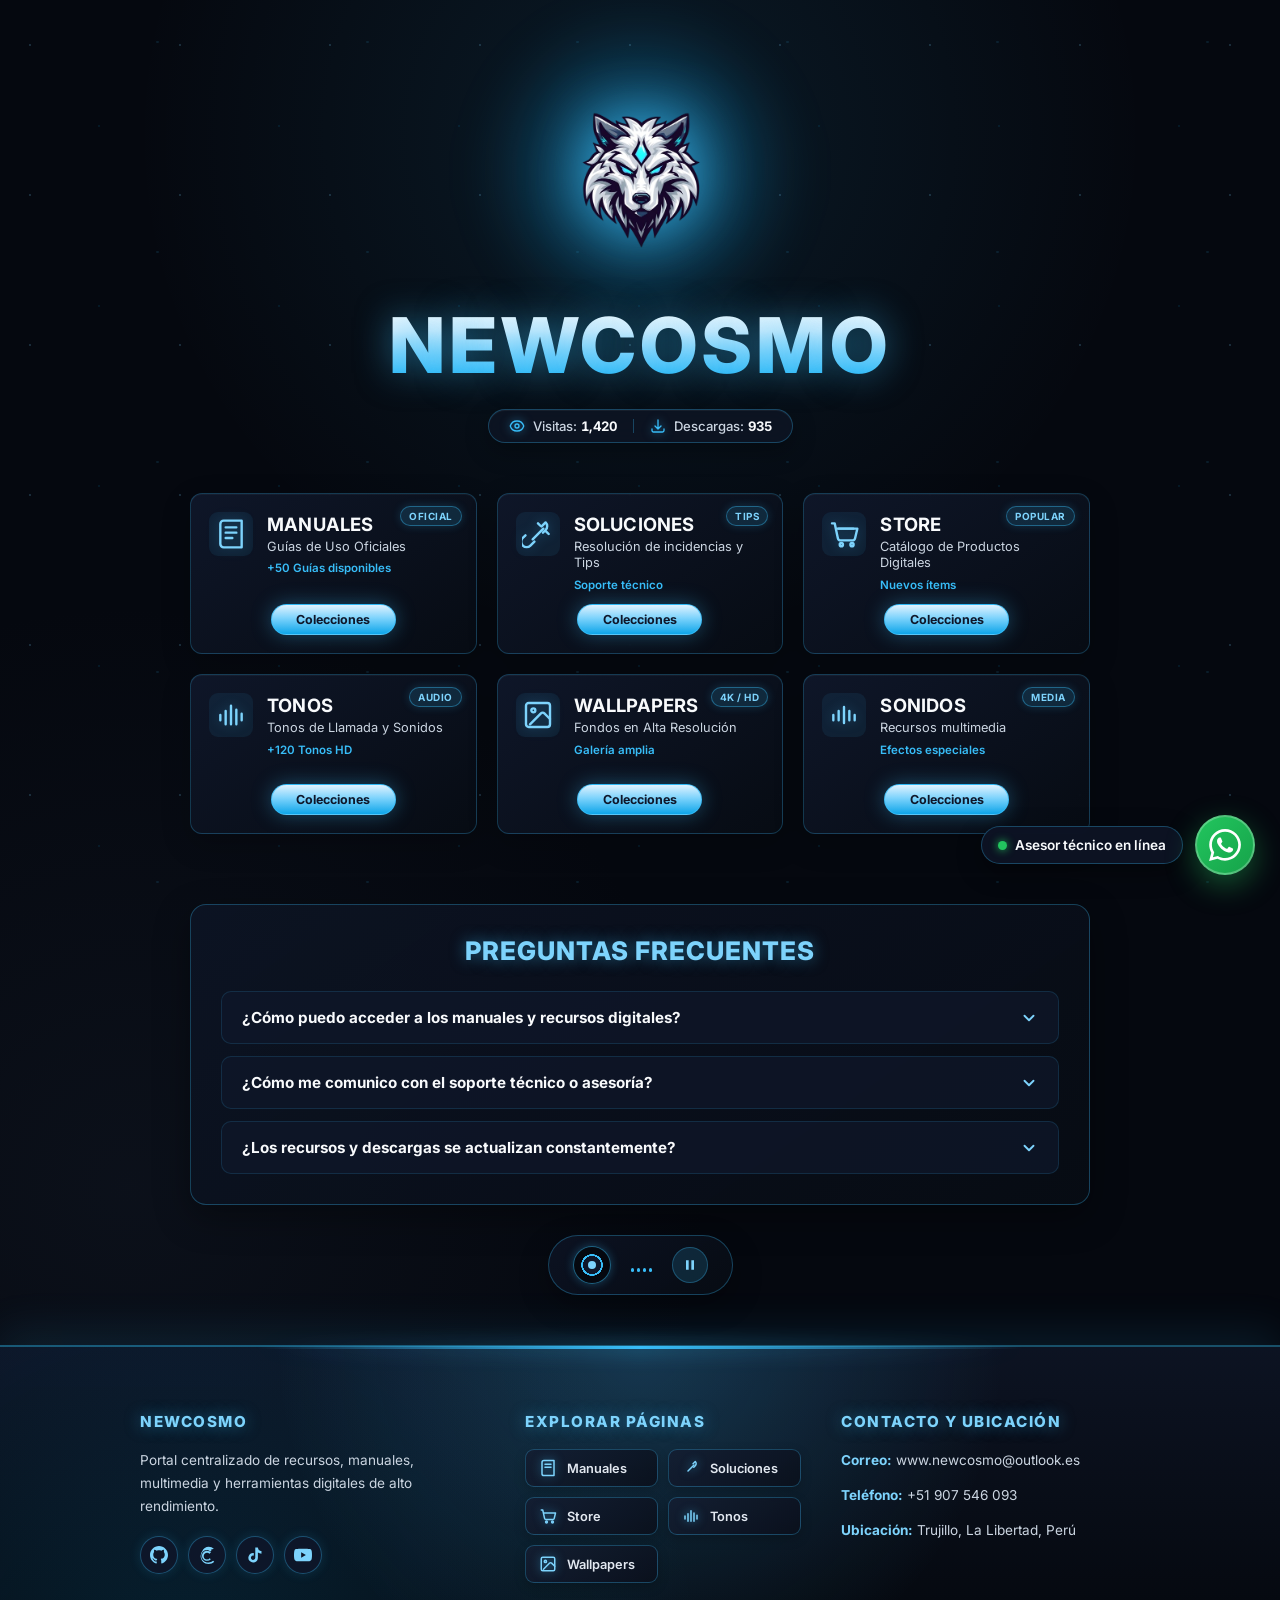
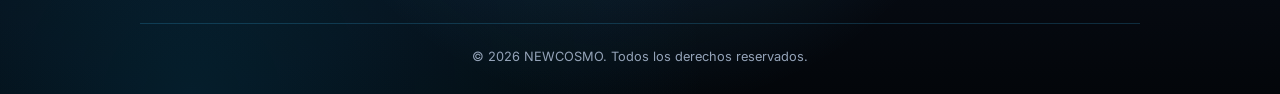
==== commit ade3b448: "Update index.html" ====
--- a/index.html
+++ b/index.html
@@ -349,187 +349,11 @@
 }
 
 /* ==========================================================
-   GADGET: REPRODUCTOR LO-FI / SYNTHWAVE (MINIMALISTA)
-   ========================================================== */
-.music-player-widget {
-    position: fixed;
-    bottom: 25px;
-    left: 25px;
-    z-index: 99;
-    background: rgba(13, 20, 36, 0.92);
-    border: 1px solid rgba(56, 189, 248, 0.4);
-    border-radius: 14px;
-    backdrop-filter: blur(12px);
-    box-shadow: 0 10px 30px rgba(0, 0, 0, 0.45), 0 0 20px rgba(56, 189, 248, 0.15);
-    display: flex;
-    align-items: center;
-    gap: 12px;
-    padding: 10px 14px;
-    transition: all 0.3s cubic-bezier(0.175, 0.885, 0.32, 1.275);
-    max-width: 280px;
-}
-
-.music-player-widget.minimized {
-    padding: 8px;
-    border-radius: 50%;
-    width: 52px;
-    height: 52px;
-    justify-content: center;
-}
-
-.music-player-widget.minimized .player-info,
-.music-player-widget.minimized .player-controls {
-    display: none;
-}
-
-.music-player-widget.minimized .minimize-btn svg {
-    transform: rotate(180deg);
-}
-
-.player-vinyl {
-    width: 36px;
-    height: 36px;
-    border-radius: 50%;
-    background: radial-gradient(circle, #0f172a 35%, #38bdf8 36%, #38bdf8 42%, #05080f 43%);
-    border: 1px solid rgba(56, 189, 248, 0.5);
-    display: flex;
-    align-items: center;
-    justify-content: center;
-    flex-shrink: 0;
-    box-shadow: 0 0 10px rgba(56, 189, 248, 0.3);
-}
-
-.music-player-widget.playing .player-vinyl {
-    animation: spinVinyl 3s linear infinite;
-}
-
-@keyframes spinVinyl {
-    0% { transform: rotate(0deg); }
-    100% { transform: rotate(360deg); }
-}
-
-.player-vinyl::after {
-    content: '';
-    width: 8px;
-    height: 8px;
-    background: #7dd3fc;
-    border-radius: 50%;
-}
-
-.player-info {
-    display: flex;
-    flex-direction: column;
-    overflow: hidden;
-    flex-grow: 1;
-}
-
-.player-title {
-    color: #f8fafc;
-    font-size: 0.75rem;
-    font-weight: 700;
-    white-space: nowrap;
-    overflow: hidden;
-    text-overflow: ellipsis;
-}
-
-.player-subtitle {
-    color: #38bdf8;
-    font-size: 0.65rem;
-    display: flex;
-    align-items: center;
-    gap: 4px;
-}
-
-/* Ecualizador animado */
-.eq-bars {
-    display: flex;
-    align-items: flex-end;
-    gap: 2px;
-    height: 10px;
-}
-
-.music-player-widget.playing .eq-bars span {
-    animation: eqBounce 0.8s ease-in-out infinite alternate;
-}
-
-.eq-bars span {
-    width: 2px;
-    height: 4px;
-    background: #38bdf8;
-    border-radius: 1px;
-}
-
-.eq-bars span:nth-child(2) { animation-delay: 0.2s; }
-.eq-bars span:nth-child(3) { animation-delay: 0.4s; }
-
-@keyframes eqBounce {
-    0% { height: 3px; }
-    100% { height: 10px; }
-}
-
-.player-controls {
-    display: flex;
-    align-items: center;
-    gap: 6px;
-}
-
-.player-btn {
-    background: rgba(56, 189, 248, 0.15);
-    border: 1px solid rgba(56, 189, 248, 0.3);
-    color: #7dd3fc;
-    width: 30px;
-    height: 30px;
-    border-radius: 50%;
-    display: flex;
-    align-items: center;
-    justify-content: center;
-    cursor: pointer;
-    transition: all 0.2s ease;
-}
-
-.player-btn:hover {
-    background: #38bdf8;
-    color: #05080f;
-    box-shadow: 0 0 12px rgba(56, 189, 248, 0.6);
-}
-
-.player-btn svg {
-    width: 14px;
-    height: 14px;
-    fill: currentColor;
-}
-
-.minimize-btn {
-    background: none;
-    border: none;
-    color: #94a3b8;
-    cursor: pointer;
-    padding: 2px;
-    display: flex;
-    align-items: center;
-    justify-content: center;
-    transition: color 0.2s ease;
-}
-
-.minimize-btn:hover {
-    color: #f8fafc;
-}
-
-.minimize-btn svg {
-    width: 14px;
-    height: 14px;
-    stroke: currentColor;
-    fill: none;
-    stroke-width: 2.5;
-    transition: transform 0.3s ease;
-}
-
-/* ==========================================================
    SECCIÓN DE PREGUNTAS FRECUENTES (FAQ)
    ========================================================== */
 .faq-section {
     width: min(100% - 40px, 900px);
-    margin: 30px auto 50px;
+    margin: 30px auto 30px;
     padding: 30px;
     background: linear-gradient(145deg, rgba(13, 20, 36, 0.9), rgba(7, 12, 20, 0.95));
     border: 1px solid rgba(56, 189, 248, 0.3);
@@ -607,6 +431,113 @@
 .faq-item.active .faq-answer {
     max-height: 200px;
     padding: 0 20px 16px 20px;
+}
+
+/* ==========================================================
+   REPRODUCTOR ESTÁTICO SIMPLE (SIN TEXTOS)
+   ========================================================== */
+.simple-player-section {
+    width: min(100% - 40px, 900px);
+    margin: 0 auto 50px;
+    display: flex;
+    justify-content: center;
+}
+
+.simple-player-card {
+    background: linear-gradient(145deg, rgba(13, 20, 36, 0.9), rgba(7, 12, 20, 0.95));
+    border: 1px solid rgba(56, 189, 248, 0.3);
+    border-radius: 999px;
+    padding: 10px 24px;
+    display: flex;
+    align-items: center;
+    gap: 20px;
+    box-shadow: 0 10px 30px rgba(0,0,0,0.3);
+    backdrop-filter: blur(10px);
+}
+
+.player-vinyl {
+    width: 38px;
+    height: 38px;
+    border-radius: 50%;
+    background: radial-gradient(circle, #0f172a 35%, #38bdf8 36%, #38bdf8 42%, #05080f 43%);
+    border: 1px solid rgba(56, 189, 248, 0.5);
+    display: flex;
+    align-items: center;
+    justify-content: center;
+    flex-shrink: 0;
+    box-shadow: 0 0 10px rgba(56, 189, 248, 0.3);
+}
+
+.simple-player-card.playing .player-vinyl {
+    animation: spinVinyl 3s linear infinite;
+}
+
+@keyframes spinVinyl {
+    0% { transform: rotate(0deg); }
+    100% { transform: rotate(360deg); }
+}
+
+.player-vinyl::after {
+    content: '';
+    width: 8px;
+    height: 8px;
+    background: #7dd3fc;
+    border-radius: 50%;
+}
+
+/* Ecualizador */
+.eq-bars {
+    display: flex;
+    align-items: flex-end;
+    gap: 3px;
+    height: 14px;
+}
+
+.eq-bars span {
+    width: 3px;
+    height: 4px;
+    background: #38bdf8;
+    border-radius: 2px;
+}
+
+.simple-player-card.playing .eq-bars span {
+    animation: eqBounce 0.8s ease-in-out infinite alternate;
+}
+
+.eq-bars span:nth-child(2) { animation-delay: 0.2s; }
+.eq-bars span:nth-child(3) { animation-delay: 0.4s; }
+.eq-bars span:nth-child(4) { animation-delay: 0.1s; }
+
+@keyframes eqBounce {
+    0% { height: 4px; }
+    100% { height: 14px; }
+}
+
+/* Botón Play/Pause */
+.player-btn {
+    background: rgba(56, 189, 248, 0.15);
+    border: 1px solid rgba(56, 189, 248, 0.3);
+    color: #7dd3fc;
+    width: 36px;
+    height: 36px;
+    border-radius: 50%;
+    display: flex;
+    align-items: center;
+    justify-content: center;
+    cursor: pointer;
+    transition: all 0.2s ease;
+}
+
+.player-btn:hover {
+    background: #38bdf8;
+    color: #05080f;
+    box-shadow: 0 0 15px rgba(56, 189, 248, 0.6);
+}
+
+.player-btn svg {
+    width: 16px;
+    height: 16px;
+    fill: currentColor;
 }
 
 /* ==========================================================
@@ -877,10 +808,6 @@
         bottom: 20px;
         right: 20px;
     }
-    .music-player-widget {
-        left: 15px;
-        bottom: 20px;
-    }
     .live-counter-bar {
         flex-direction: column;
         gap: 6px;
@@ -1078,6 +1005,30 @@
                     Sí, actualizamos periódicamente nuestras colecciones de guías, tonos, fondos de pantalla y herramientas digitales.
                 </div>
             </div>
+        </div>
+    </section>
+
+    <!-- Reproductor Estático Simple (Debajo de FAQ) -->
+    <section class="simple-player-section">
+        <div id="simple-player" class="simple-player-card">
+            <!-- Audio con ruta corregida a la carpeta audio/ -->
+            <audio id="bg-audio" loop autoplay muted>
+                <source src="audio/lofi-beat.mp3" type="audio/mpeg">
+                Tu navegador no soporta audio HTML5.
+            </audio>
+
+            <div class="player-vinyl"></div>
+
+            <div class="eq-bars">
+                <span></span><span></span><span></span><span></span>
+            </div>
+
+            <button id="play-pause-btn" class="player-btn" aria-label="Reproducir / Pausar">
+                <!-- Icono Play -->
+                <svg id="play-icon" viewBox="0 0 24 24" style="display:none;"><path d="M8 5v14l11-7z"/></svg>
+                <!-- Icono Pause -->
+                <svg id="pause-icon" viewBox="0 0 24 24"><path d="M6 19h4V5H6v14zm8-14v14h4V5h-4z"/></svg>
+            </button>
         </div>
     </section>
 
@@ -1146,40 +1097,6 @@
         </div>
     </footer>
 
-    <!-- Gadget: Reproductor de Música Lo-Fi Flotante (Esquina Inferior Izquierda) -->
-    <div id="music-widget" class="music-player-widget">
-        <!-- Audio HTML5 con pista ambiental libre de derechos (Synthwave/Lo-Fi) -->
-        <audio id="bg-audio" loop preload="none">
-            <source src="https://cdn.pixabay.com/download/audio/2022/05/27/audio_1808fbf756.mp3?filename=lofi-study-112191.mp3" type="audio/mpeg">
-            Tu navegador no soporta audio HTML5.
-        </audio>
-
-        <div class="player-vinyl"></div>
-        
-        <div class="player-info">
-            <span class="player-title">Newcosmo Lo-Fi Chill</span>
-            <span class="player-subtitle">
-                Ambiente 
-                <div class="eq-bars">
-                    <span></span><span></span><span></span>
-                </div>
-            </span>
-        </div>
-
-        <div class="player-controls">
-            <button id="play-pause-btn" class="player-btn" aria-label="Reproducir / Pausar">
-                <!-- Icono Play -->
-                <svg id="play-icon" viewBox="0 0 24 24"><path d="M8 5v14l11-7z"/></svg>
-                <!-- Icono Pause (Oculto por defecto) -->
-                <svg id="pause-icon" viewBox="0 0 24 24" style="display:none;"><path d="M6 19h4V5H6v14zm8-14v14h4V5h-4z"/></svg>
-            </button>
-        </div>
-
-        <button id="minimize-btn" class="minimize-btn" aria-label="Minimizar reproductor">
-            <svg viewBox="0 0 24 24"><path d="m18 15-6-6-6 6"/></svg>
-        </button>
-    </div>
-
     <!-- Botón Flotante de WhatsApp -->
     <div class="floating-container">
         <div class="whatsapp-badge">
@@ -1245,32 +1162,28 @@
             window.requestAnimationFrame(step);
         }
 
-        // Lógica del Reproductor de Música Lo-Fi
+        // Lógica del Reproductor Estático Simple
         const audio = document.getElementById('bg-audio');
+        const playerCard = document.getElementById('simple-player');
         const playPauseBtn = document.getElementById('play-pause-btn');
         const playIcon = document.getElementById('play-icon');
         const pauseIcon = document.getElementById('pause-icon');
-        const musicWidget = document.getElementById('music-widget');
-        const minimizeBtn = document.getElementById('minimize-btn');
 
         playPauseBtn.addEventListener('click', () => {
-            if (audio.paused) {
-                audio.volume = 0.3; // Volumen ambiente cómodo
+            if (audio.paused || audio.muted) {
+                audio.muted = false; // Habilita el sonido al hacer clic
+                audio.volume = 0.4;
                 audio.play().then(() => {
-                    musicWidget.classList.add('playing');
+                    playerCard.classList.add('playing');
                     playIcon.style.display = 'none';
                     pauseIcon.style.display = 'block';
                 }).catch(e => console.log("Reproducción bloqueada por el navegador"));
             } else {
                 audio.pause();
-                musicWidget.classList.remove('playing');
+                playerCard.classList.remove('playing');
                 playIcon.style.display = 'block';
                 pauseIcon.style.display = 'none';
             }
-        });
-
-        minimizeBtn.addEventListener('click', () => {
-            musicWidget.classList.toggle('minimized');
         });
 
         // Acordeón de Preguntas Frecuentes
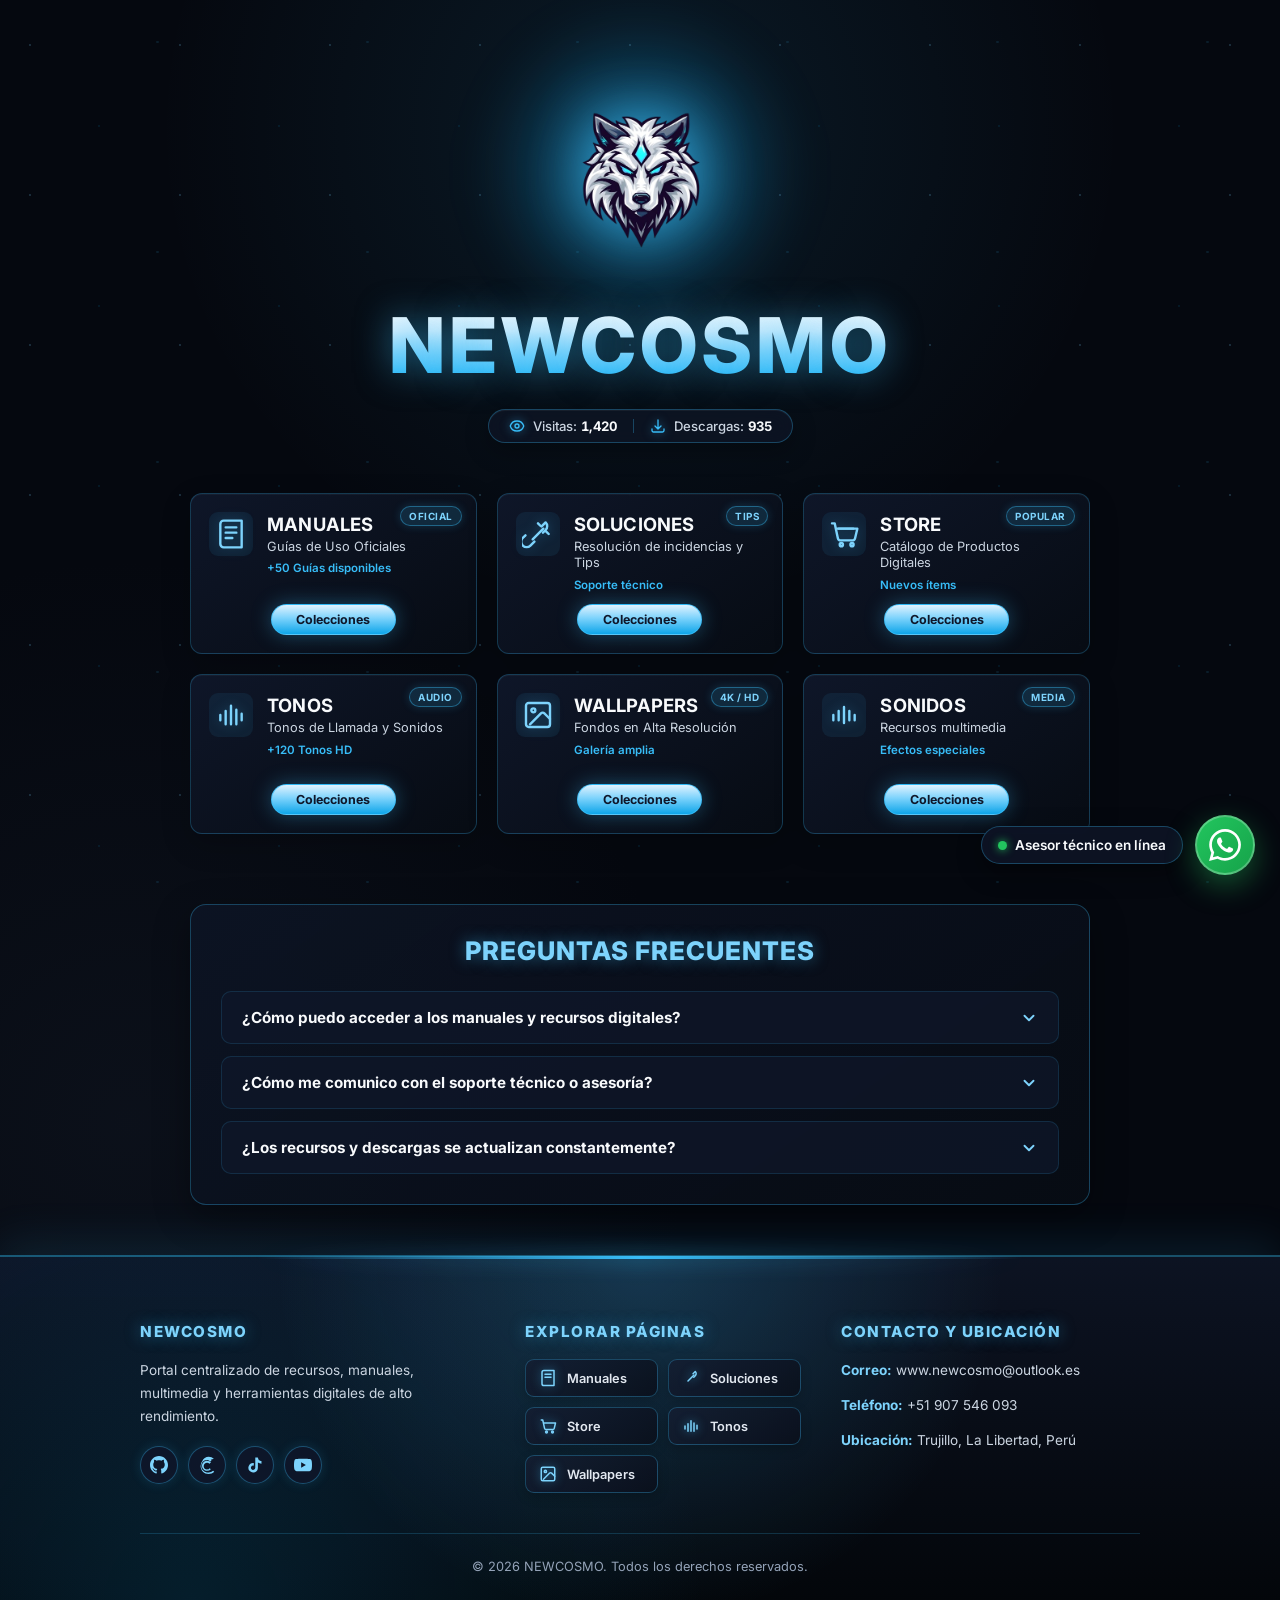
==== commit 0f1c33ff: "Update index.html" ====
--- a/index.html
+++ b/index.html
@@ -4,7 +4,6 @@
     <meta charset="UTF-8">
     <meta name="viewport" content="width=device-width, initial-scale=1.0">
     <title>NEWCOSMO | Portal Oficial</title>
-    <!-- Fuente moderna -->
     <link href="https://fonts.googleapis.com/css2?family=Inter:wght@300;400;500;600;700;800&display=swap" rel="stylesheet">
     <style>
 *{margin:0;padding:0;box-sizing:border-box}
@@ -353,7 +352,7 @@
    ========================================================== */
 .faq-section {
     width: min(100% - 40px, 900px);
-    margin: 30px auto 30px;
+    margin: 30px auto 50px;
     padding: 30px;
     background: linear-gradient(145deg, rgba(13, 20, 36, 0.9), rgba(7, 12, 20, 0.95));
     border: 1px solid rgba(56, 189, 248, 0.3);
@@ -431,113 +430,6 @@
 .faq-item.active .faq-answer {
     max-height: 200px;
     padding: 0 20px 16px 20px;
-}
-
-/* ==========================================================
-   REPRODUCTOR ESTÁTICO SIMPLE (SIN TEXTOS)
-   ========================================================== */
-.simple-player-section {
-    width: min(100% - 40px, 900px);
-    margin: 0 auto 50px;
-    display: flex;
-    justify-content: center;
-}
-
-.simple-player-card {
-    background: linear-gradient(145deg, rgba(13, 20, 36, 0.9), rgba(7, 12, 20, 0.95));
-    border: 1px solid rgba(56, 189, 248, 0.3);
-    border-radius: 999px;
-    padding: 10px 24px;
-    display: flex;
-    align-items: center;
-    gap: 20px;
-    box-shadow: 0 10px 30px rgba(0,0,0,0.3);
-    backdrop-filter: blur(10px);
-}
-
-.player-vinyl {
-    width: 38px;
-    height: 38px;
-    border-radius: 50%;
-    background: radial-gradient(circle, #0f172a 35%, #38bdf8 36%, #38bdf8 42%, #05080f 43%);
-    border: 1px solid rgba(56, 189, 248, 0.5);
-    display: flex;
-    align-items: center;
-    justify-content: center;
-    flex-shrink: 0;
-    box-shadow: 0 0 10px rgba(56, 189, 248, 0.3);
-}
-
-.simple-player-card.playing .player-vinyl {
-    animation: spinVinyl 3s linear infinite;
-}
-
-@keyframes spinVinyl {
-    0% { transform: rotate(0deg); }
-    100% { transform: rotate(360deg); }
-}
-
-.player-vinyl::after {
-    content: '';
-    width: 8px;
-    height: 8px;
-    background: #7dd3fc;
-    border-radius: 50%;
-}
-
-/* Ecualizador */
-.eq-bars {
-    display: flex;
-    align-items: flex-end;
-    gap: 3px;
-    height: 14px;
-}
-
-.eq-bars span {
-    width: 3px;
-    height: 4px;
-    background: #38bdf8;
-    border-radius: 2px;
-}
-
-.simple-player-card.playing .eq-bars span {
-    animation: eqBounce 0.8s ease-in-out infinite alternate;
-}
-
-.eq-bars span:nth-child(2) { animation-delay: 0.2s; }
-.eq-bars span:nth-child(3) { animation-delay: 0.4s; }
-.eq-bars span:nth-child(4) { animation-delay: 0.1s; }
-
-@keyframes eqBounce {
-    0% { height: 4px; }
-    100% { height: 14px; }
-}
-
-/* Botón Play/Pause */
-.player-btn {
-    background: rgba(56, 189, 248, 0.15);
-    border: 1px solid rgba(56, 189, 248, 0.3);
-    color: #7dd3fc;
-    width: 36px;
-    height: 36px;
-    border-radius: 50%;
-    display: flex;
-    align-items: center;
-    justify-content: center;
-    cursor: pointer;
-    transition: all 0.2s ease;
-}
-
-.player-btn:hover {
-    background: #38bdf8;
-    color: #05080f;
-    box-shadow: 0 0 15px rgba(56, 189, 248, 0.6);
-}
-
-.player-btn svg {
-    width: 16px;
-    height: 16px;
-    fill: currentColor;
 }
 
 /* ==========================================================
@@ -822,7 +714,6 @@
 </head>
 <body>
 
-    <!-- Splash de Carga Inicial -->
     <div id="splash-screen">
         <div class="splash-logo-container">
             <img src="logo.png" alt="Logo NEWCOSMO" class="splash-logo">
@@ -830,14 +721,12 @@
         <div class="splash-loader"></div>
     </div>
 
-    <!-- Encabezado con Logo, Título y Contadores en Vivo -->
     <header>
         <div class="logo-container">
             <img src="logo.png" alt="Logo NEWCOSMO" class="logo-img">
         </div>
         <h1>NEWCOSMO</h1>
         
-        <!-- Widget Contador de Visitas y Descargas en Vivo -->
         <div class="live-counter-bar">
             <div class="counter-item">
                 <svg xmlns="http://www.w3.org/2000/svg" fill="none" viewBox="0 0 24 24" stroke-width="2">
@@ -856,7 +745,6 @@
         </div>
     </header>
 
-    <!-- Cuadrícula de Tarjetas de Secciones -->
     <main class="grid-container">
 
         <a href="https://newcosmo-peru.github.io/MANUALES/" target="_blank" rel="noopener" class="card">
@@ -972,7 +860,6 @@
 
     </main>
 
-    <!-- Sección de Preguntas Frecuentes (FAQ) -->
     <section class="faq-section">
         <h2>Preguntas Frecuentes</h2>
         <div class="faq-container">
@@ -1008,50 +895,21 @@
         </div>
     </section>
 
-    <!-- Reproductor Estático Simple (Debajo de FAQ) -->
-    <section class="simple-player-section">
-        <div id="simple-player" class="simple-player-card">
-            <!-- Audio con ruta corregida a la carpeta audio/ -->
-            <audio id="bg-audio" loop autoplay muted>
-                <source src="audio/lofi-beat.mp3" type="audio/mpeg">
-                Tu navegador no soporta audio HTML5.
-            </audio>
-
-            <div class="player-vinyl"></div>
-
-            <div class="eq-bars">
-                <span></span><span></span><span></span><span></span>
-            </div>
-
-            <button id="play-pause-btn" class="player-btn" aria-label="Reproducir / Pausar">
-                <!-- Icono Play -->
-                <svg id="play-icon" viewBox="0 0 24 24" style="display:none;"><path d="M8 5v14l11-7z"/></svg>
-                <!-- Icono Pause -->
-                <svg id="pause-icon" viewBox="0 0 24 24"><path d="M6 19h4V5H6v14zm8-14v14h4V5h-4z"/></svg>
-            </button>
-        </div>
-    </section>
-
-    <!-- Footer Pro -->
     <footer>
         <div class="footer-content">
             <div class="footer-col">
                 <h4>NEWCOSMO</h4>
                 <p>Portal centralizado de recursos, manuales, multimedia y herramientas digitales de alto rendimiento.</p>
                 <div class="footer-socials">
-                    <!-- GitHub -->
                     <a href="https://github.com/newcosmo-peru" target="_blank" rel="noopener" class="social-icon" aria-label="GitHub">
                         <svg viewBox="0 0 24 24"><path d="M12 0c-6.626 0-12 5.373-12 12 0 5.302 3.438 9.8 8.207 11.387.599.111.793-.261.793-.577v-2.234c-3.338.726-4.033-1.416-4.033-1.416-.546-1.387-1.333-1.756-1.333-1.756-1.089-.745.083-.729.083-.729 1.205.084 1.839 1.237 1.839 1.237 1.07 1.834 2.807 1.304 3.492.997.107-.775.418-1.305.762-1.604-2.665-.305-5.467-1.334-5.467-5.931 0-1.311.469-2.381 1.236-3.221-.124-.303-.535-1.524.117-3.176 0 0 1.008-.322 3.301 1.23.957-.266 1.983-.399 3.003-.404 1.02.005 2.047.138 3.006.404 2.291-1.552 3.297-1.23 3.297-1.23.653 1.653.242 2.874.118 3.176.77.84 1.235 1.911 1.235 3.221 0 4.609-2.807 5.624-5.479 5.921.43.372.823 1.102.823 2.222v3.293c0 .319.192.694.801.576 4.765-1.589 8.199-6.086 8.199-11.386 0-6.627-5.373-12-12-12z"/></svg>
                     </a>
-                    <!-- OnlyFans -->
                     <a href="https://onlyfans.com/tu-usuario" target="_blank" rel="noopener" class="social-icon" aria-label="OnlyFans">
                         <svg viewBox="0 0 24 24"><path d="M15.464 10.518a4.57 4.57 0 0 0-3.376-1.503c-2.484 0-4.5 2.016-4.5 4.5s2.016 4.5 4.5 4.5c1.373 0 2.602-.622 3.42-1.604l1.642 1.198a6.71 6.71 0 0 1-5.062 2.206c-3.728 0-6.75-3.022-6.75-6.75s3.022-6.75 6.75-6.75c2.083 0 3.948.937 5.203 2.417l-1.827 1.286zM21.11 3.551C19.346 1.83 16.924.844 14.25.844c-3.86 0-7.152 2.39-8.49 5.795a10.638 10.638 0 0 0-2.31 6.643c0 5.903 4.784 10.687 10.687 10.687 2.923 0 5.581-1.155 7.527-3.033l-1.52-1.378a8.473 8.473 0 0 1-6.007 2.411C8.243 21.969 4.38 18.106 4.38 13.282c0-2.052.698-3.946 1.867-5.449 1.246-1.585 3.161-2.613 5.303-2.613 1.963 0 3.738.826 5.011 2.155l1.55-1.543a10.495 10.495 0 0 0-1.001-.849z"/></svg>
                     </a>
-                    <!-- TikTok -->
                     <a href="https://tiktok.com/@tu-usuario" target="_blank" rel="noopener" class="social-icon" aria-label="TikTok">
                         <svg viewBox="0 0 24 24"><path d="M19.59 6.69a4.83 4.83 0 0 1-3.77-4.25V2h-3.45v13.67a2.89 2.89 0 0 1-5.2 1.74 2.89 2.89 0 0 1 2.31-4.64 2.93 2.93 0 0 1 .88.13V9.4a6.84 6.84 0 0 0-1-.05A6.33 6.33 0 0 0 5 20.1a6.34 6.34 0 0 0 10.86-4.43v-7a8.16 8.16 0 0 0 4.77 1.52v-3.4a4.85 4.85 0 0 1-1-.1z"/></svg>
                     </a>
-                    <!-- YouTube -->
                     <a href="https://youtube.com/@tu-canal" target="_blank" rel="noopener" class="social-icon" aria-label="YouTube">
                         <svg viewBox="0 0 24 24"><path d="M23.498 6.186a3.016 3.016 0 0 0-2.122-2.136C19.505 3.545 12 3.545 12 3.545s-7.505 0-9.377.505A3.017 3.017 0 0 0 .502 6.186C0 8.07 0 12 0 12s0 3.93.502 5.814a3.016 3.016 0 0 0 2.122 2.136c1.871.505 9.376.505 9.376.505s7.505 0 9.377-.505a3.015 3.015 0 0 0 2.122-2.136C24 15.93 24 12 24 12s0-3.93-.502-5.814zM9.545 15.568V8.432L15.818 12l-6.273 3.568z"/></svg>
                     </a>
@@ -1097,7 +955,6 @@
         </div>
     </footer>
 
-    <!-- Botón Flotante de WhatsApp -->
     <div class="floating-container">
         <div class="whatsapp-badge">
             <span class="dot"></span>
@@ -1110,7 +967,6 @@
         </a>
     </div>
 
-    <!-- Scripts -->
     <script>
         // Ocultar splash screen al cargar
         window.addEventListener('load', () => {
@@ -1162,30 +1018,6 @@
             window.requestAnimationFrame(step);
         }
 
-        // Lógica del Reproductor Estático Simple
-        const audio = document.getElementById('bg-audio');
-        const playerCard = document.getElementById('simple-player');
-        const playPauseBtn = document.getElementById('play-pause-btn');
-        const playIcon = document.getElementById('play-icon');
-        const pauseIcon = document.getElementById('pause-icon');
-
-        playPauseBtn.addEventListener('click', () => {
-            if (audio.paused || audio.muted) {
-                audio.muted = false; // Habilita el sonido al hacer clic
-                audio.volume = 0.4;
-                audio.play().then(() => {
-                    playerCard.classList.add('playing');
-                    playIcon.style.display = 'none';
-                    pauseIcon.style.display = 'block';
-                }).catch(e => console.log("Reproducción bloqueada por el navegador"));
-            } else {
-                audio.pause();
-                playerCard.classList.remove('playing');
-                playIcon.style.display = 'block';
-                pauseIcon.style.display = 'none';
-            }
-        });
-
         // Acordeón de Preguntas Frecuentes
         document.querySelectorAll('.faq-question').forEach(button => {
             button.addEventListener('click', () => {
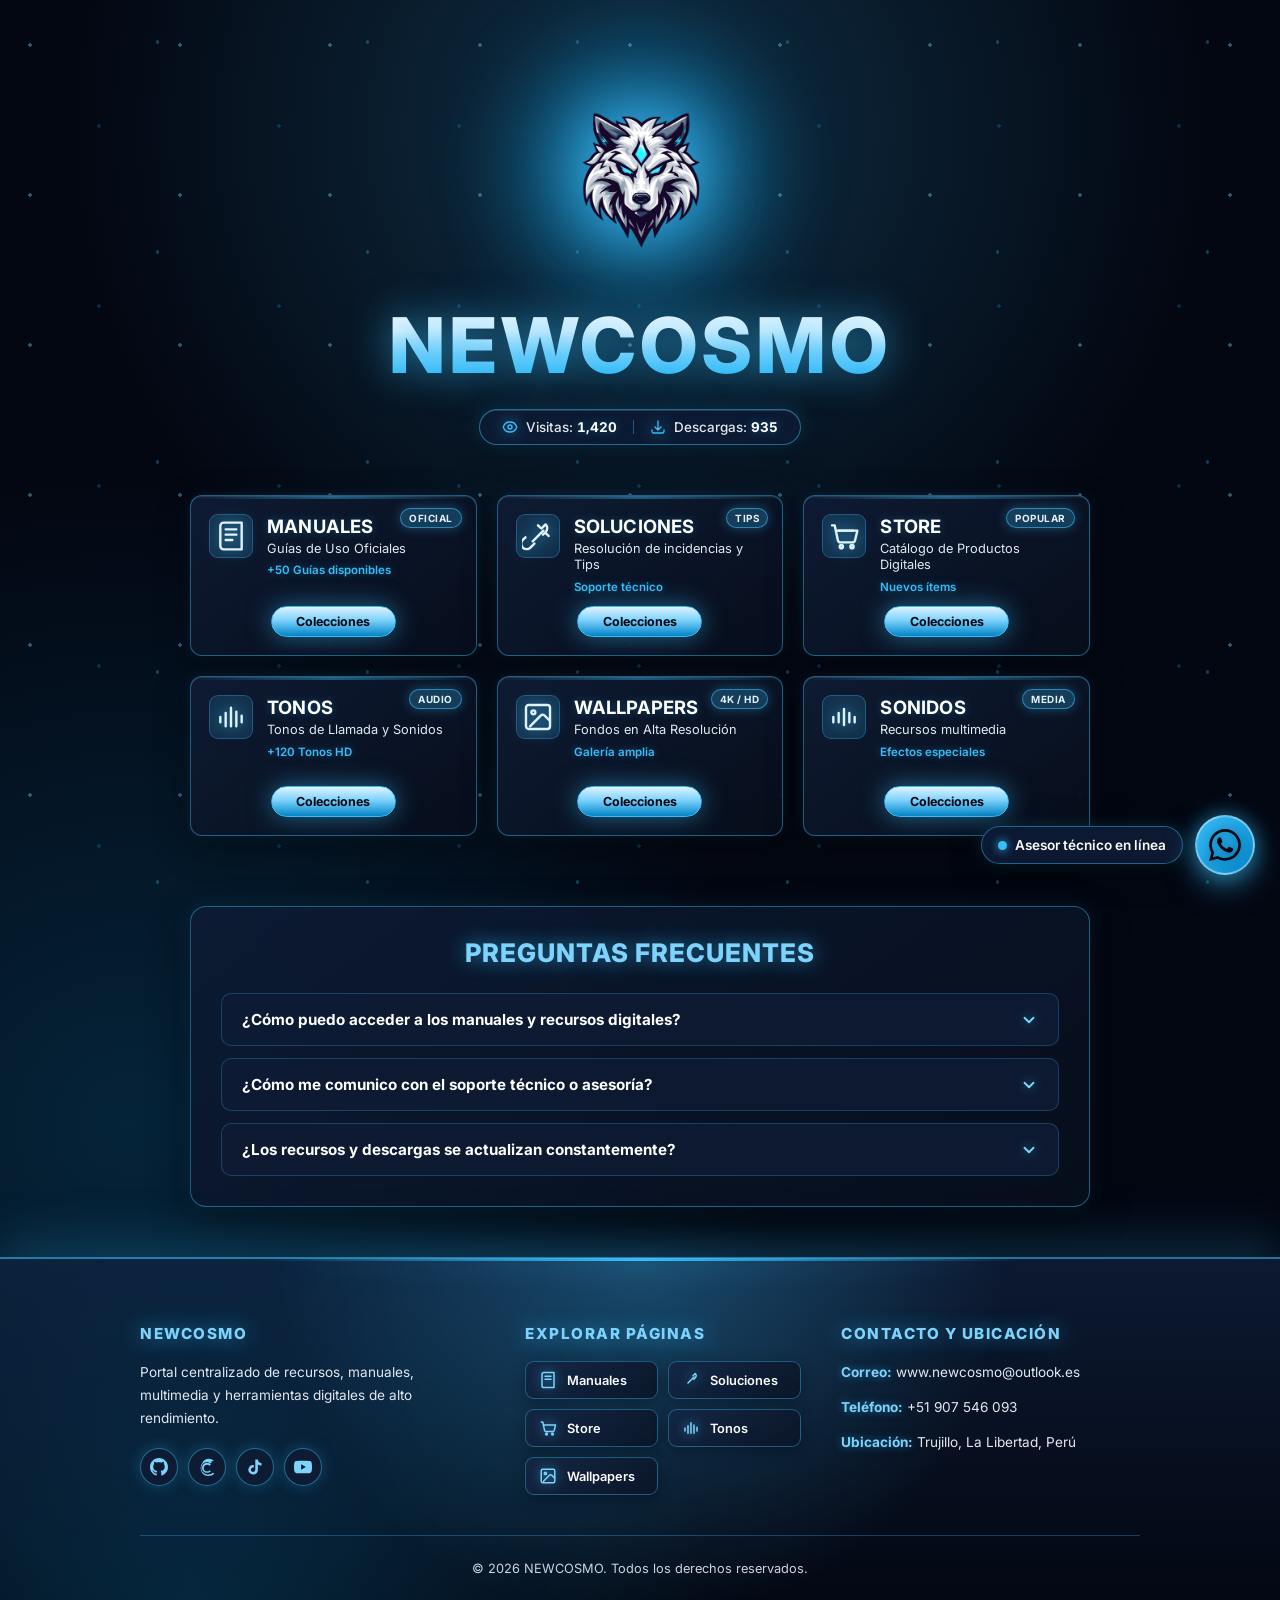
==== commit a4b5088f: "Update index.html" ====
--- a/index.html
+++ b/index.html
@@ -13,9 +13,9 @@
 body{
     font-family:'Inter',sans-serif;
     background:
-      radial-gradient(circle at 50% 8%, rgba(56,189,248,.1), transparent 30%),
-      radial-gradient(circle at 10% 70%, rgba(30,41,59,.25), transparent 35%),
-      #05080f;
+      radial-gradient(circle at 50% 8%, rgba(56,189,248,.22), transparent 35%),
+      radial-gradient(circle at 10% 70%, rgba(14,165,233,.18), transparent 40%),
+      #030712;
     color:#f8fafc;
     min-height:100vh;
     overflow-x:hidden;
@@ -26,11 +26,11 @@
     position:fixed;
     inset:0;
     pointer-events:none;
-    opacity:.3;
+    opacity:.5;
     background-image:
-      radial-gradient(circle at 20% 30%, rgba(125,211,252,.6) 0 1px, transparent 1.5px),
-      radial-gradient(circle at 75% 20%, rgba(56,189,248,.4) 0 1px, transparent 1.5px),
-      radial-gradient(circle at 55% 70%, rgba(14,165,233,.35) 0 1px, transparent 1.5px);
+      radial-gradient(circle at 20% 30%, rgba(125,211,252,.8) 0 1.5px, transparent 2px),
+      radial-gradient(circle at 75% 20%, rgba(56,189,248,.6) 0 1.5px, transparent 2px),
+      radial-gradient(circle at 55% 70%, rgba(14,165,233,.5) 0 1.5px, transparent 2px);
     background-size:150px 150px,210px 210px,180px 180px;
 }
 
@@ -40,7 +40,7 @@
 #splash-screen {
     position: fixed;
     inset: 0;
-    background: #05080f;
+    background: #030712;
     z-index: 9999;
     display: flex;
     flex-direction: column;
@@ -68,7 +68,7 @@
     width: 260px;
     height: 260px;
     border-radius: 50%;
-    background: radial-gradient(circle, rgba(56,189,248,.6) 0%, rgba(14,165,233,.25) 45%, transparent 75%);
+    background: radial-gradient(circle, rgba(56,189,248,.8) 0%, rgba(14,165,233,.35) 45%, transparent 75%);
     filter: blur(25px);
     z-index: -1;
 }
@@ -77,13 +77,13 @@
     width: 180px;
     height: 180px;
     object-fit: contain;
-    filter: drop-shadow(0 0 25px rgba(56,189,248,.7));
+    filter: drop-shadow(0 0 30px rgba(56,189,248,.9));
     animation: pulseSplash 1.5s ease-in-out infinite alternate;
 }
 
 @keyframes pulseSplash {
-    0% { transform: scale(0.95); filter: drop-shadow(0 0 18px rgba(56,189,248,.5)); }
-    100% { transform: scale(1.05); filter: drop-shadow(0 0 32px rgba(56,189,248,.9)); }
+    0% { transform: scale(0.95); filter: drop-shadow(0 0 20px rgba(56,189,248,.6)); }
+    100% { transform: scale(1.05); filter: drop-shadow(0 0 40px rgba(56,189,248,1)); }
 }
 
 .splash-loader {
@@ -129,14 +129,14 @@
 .logo-container::after{
     content:'';
     position:absolute;
-    width:300px;
-    height:300px;
+    width:320px;
+    height:320px;
     border-radius:50%;
     background:radial-gradient(circle,
-      rgba(56,189,248,.6) 0%,
-      rgba(14,165,233,.25) 40%,
+      rgba(56,189,248,.8) 0%,
+      rgba(14,165,233,.35) 40%,
       transparent 75%);
-    filter:blur(25px);
+    filter:blur(30px);
     z-index:-1;
 }
 
@@ -144,7 +144,7 @@
     width:230px;
     height:230px;
     object-fit:contain;
-    filter:drop-shadow(0 0 30px rgba(56,189,248,.75));
+    filter:drop-shadow(0 0 35px rgba(56,189,248,.9));
     animation:floatLogo 4s ease-in-out infinite;
 }
 
@@ -159,11 +159,11 @@
     font-weight:800;
     letter-spacing:4px;
     margin:6px 0 16px;
-    background:linear-gradient(180deg,#ffffff 0%,#e0f2fe 30%,#7dd3fc 60%,#38bdf8 85%,#0284c7 100%);
+    background:linear-gradient(180deg,#ffffff 0%,#f0f9ff 30%,#7dd3fc 60%,#38bdf8 85%,#0284c7 100%);
     -webkit-background-clip:text;
     background-clip:text;
     -webkit-text-fill-color:transparent;
-    text-shadow:0 0 35px rgba(56,189,248,.5);
+    text-shadow:0 0 40px rgba(56,189,248,.65);
 }
 
 /* ==========================================================
@@ -174,20 +174,20 @@
     align-items: center;
     gap: 16px;
     margin-top: 8px;
-    padding: 8px 20px;
-    background: rgba(13, 20, 36, 0.85);
-    border: 1px solid rgba(56, 189, 248, 0.3);
+    padding: 9px 22px;
+    background: rgba(13, 27, 52, 0.9);
+    border: 1px solid rgba(56, 189, 248, 0.5);
     border-radius: 999px;
-    backdrop-filter: blur(10px);
-    box-shadow: 0 8px 25px rgba(0, 0, 0, 0.3), inset 0 1px 0 rgba(255, 255, 255, 0.05);
+    backdrop-filter: blur(12px);
+    box-shadow: 0 8px 30px rgba(0, 0, 0, 0.4), inset 0 1px 0 rgba(255, 255, 255, 0.15), 0 0 20px rgba(56,189,248,.2);
 }
 
 .counter-item {
     display: flex;
     align-items: center;
     gap: 8px;
-    color: #cbd5e1;
-    font-size: 0.82rem;
+    color: #e2e8f0;
+    font-size: 0.84rem;
     font-weight: 500;
 }
 
@@ -195,19 +195,20 @@
     width: 16px;
     height: 16px;
     stroke: #38bdf8;
-    filter: drop-shadow(0 0 5px rgba(56,189,248,.6));
+    filter: drop-shadow(0 0 8px rgba(56,189,248,.9));
 }
 
 .counter-item strong {
-    color: #f8fafc;
+    color: #ffffff;
     font-weight: 700;
     font-variant-numeric: tabular-nums;
+    text-shadow: 0 0 10px rgba(56,189,248,.4);
 }
 
 .counter-divider {
     width: 1px;
     height: 14px;
-    background: rgba(56, 189, 248, 0.3);
+    background: rgba(56, 189, 248, 0.4);
 }
 
 /* ==========================================================
@@ -225,10 +226,10 @@
 .card{
     min-height:160px;
     padding:18px;
-    border:1px solid rgba(56,189,248,.25);
+    border:1px solid rgba(56,189,248,.45);
     border-radius:12px;
-    background:linear-gradient(145deg,rgba(15,23,42,.96),rgba(7,12,20,.96));
-    box-shadow:inset 0 1px 0 rgba(255,255,255,.04), 0 10px 30px rgba(0,0,0,.2);
+    background:linear-gradient(145deg,rgba(15,28,52,0.95),rgba(7,14,28,0.95));
+    box-shadow:inset 0 1px 0 rgba(255,255,255,.1), 0 12px 35px rgba(0,0,0,.35), 0 0 15px rgba(56,189,248,.1);
     text-decoration:none;
     color:inherit;
     display:flex;
@@ -245,34 +246,34 @@
     top:0;
     left:0;
     width:100%;
-    height:2px;
+    height:3px;
     background:linear-gradient(90deg,transparent,#38bdf8,transparent);
-    opacity:0;
-    transition:opacity .25s ease;
+    opacity:0.4;
+    transition:opacity .25s ease, height .25s ease;
 }
 
 .card:hover{
     transform:translateY(-5px);
-    border-color:rgba(56,189,248,.75);
-    box-shadow:0 16px 35px rgba(0,0,0,.35), 0 0 25px rgba(56,189,248,.18);
-}
-
-.card:hover::before{opacity:1}
+    border-color:rgba(56,189,248,1);
+    box-shadow:0 18px 40px rgba(0,0,0,.5), 0 0 30px rgba(56,189,248,.35);
+}
+
+.card:hover::before{opacity:1; height:4px;}
 
 .card-badge {
     position: absolute;
     top: 12px;
     right: 14px;
-    background: rgba(56, 189, 248, 0.15);
-    border: 1px solid rgba(56, 189, 248, 0.4);
-    color: #7dd3fc;
+    background: rgba(56, 189, 248, 0.25);
+    border: 1px solid rgba(56, 189, 248, 0.6);
+    color: #e0f2fe;
     font-size: 0.62rem;
     font-weight: 700;
     padding: 3px 8px;
     border-radius: 999px;
     text-transform: uppercase;
     letter-spacing: 0.5px;
-    box-shadow: 0 0 10px rgba(56, 189, 248, 0.2);
+    box-shadow: 0 0 12px rgba(56, 189, 248, 0.35);
 }
 
 .card-top{
@@ -289,30 +290,33 @@
     align-items:center;
     justify-content:center;
     border-radius:9px;
-    background:rgba(56,189,248,.08);
+    background:rgba(56,189,248,.15);
+    border: 1px solid rgba(56,189,248,.3);
 }
 
 .icon-box svg{
     width:32px;
     height:32px;
-    stroke:#7dd3fc;
-    filter:drop-shadow(0 0 6px rgba(56,189,248,.3));
+    stroke:#e0f2fe;
+    filter:drop-shadow(0 0 8px rgba(56,189,248,.8));
 }
 
 .card:hover .icon-box svg{
     stroke:#38bdf8;
+    filter:drop-shadow(0 0 12px rgba(56,189,248,1));
 }
 
 .card h3{
-    color:#f8fafc;
+    color:#ffffff;
     font-size:1.15rem;
     font-weight:700;
     letter-spacing:.2px;
     margin:1px 0 4px;
+    text-shadow: 0 0 10px rgba(56,189,248,.3);
 }
 
 .card p{
-    color:#cbd5e1;
+    color:#e2e8f0;
     font-size:.8rem;
     line-height:1.3;
     margin:0;
@@ -324,6 +328,7 @@
     font-size: 0.72rem;
     font-weight: 600;
     margin-top: 6px;
+    text-shadow: 0 0 8px rgba(56,189,248,.4);
 }
 
 .card-btn{
@@ -332,19 +337,19 @@
     margin-top:12px;
     padding:7px 18px;
     border-radius:999px;
-    border:1px solid rgba(56,189,248,.8);
-    background:linear-gradient(180deg,#e0f2fe 0%,#7dd3fc 45%,#0ea5e9 100%);
-    color:#0f172a;
+    border:1px solid rgba(56,189,248,1);
+    background:linear-gradient(180deg,#e0f2fe 0%,#7dd3fc 45%,#0284c7 100%);
+    color:#030712;
     font-size:.78rem;
     font-weight:700;
     text-align:center;
-    box-shadow:0 0 20px rgba(56,189,248,.35);
+    box-shadow:0 0 25px rgba(56,189,248,.5);
     transition:transform .2s ease,box-shadow .2s ease;
 }
 
 .card:hover .card-btn{
     transform:scale(1.03);
-    box-shadow:0 0 28px rgba(56,189,248,.55);
+    box-shadow:0 0 35px rgba(56,189,248,.8);
 }
 
 /* ==========================================================
@@ -354,10 +359,10 @@
     width: min(100% - 40px, 900px);
     margin: 30px auto 50px;
     padding: 30px;
-    background: linear-gradient(145deg, rgba(13, 20, 36, 0.9), rgba(7, 12, 20, 0.95));
-    border: 1px solid rgba(56, 189, 248, 0.3);
+    background: linear-gradient(145deg, rgba(13, 27, 52, 0.92), rgba(7, 14, 28, 0.95));
+    border: 1px solid rgba(56, 189, 248, 0.45);
     border-radius: 16px;
-    box-shadow: 0 12px 35px rgba(0,0,0,0.35);
+    box-shadow: 0 15px 40px rgba(0,0,0,0.45), 0 0 20px rgba(56,189,248,.12);
 }
 
 .faq-section h2 {
@@ -368,7 +373,7 @@
     margin-bottom: 25px;
     text-transform: uppercase;
     letter-spacing: 1px;
-    text-shadow: 0 0 15px rgba(56,189,248,.5);
+    text-shadow: 0 0 20px rgba(56,189,248,.7);
 }
 
 .faq-container {
@@ -378,15 +383,16 @@
 }
 
 .faq-item {
-    background: rgba(15, 23, 42, 0.75);
-    border: 1px solid rgba(56, 189, 248, 0.15);
+    background: rgba(15, 28, 52, 0.85);
+    border: 1px solid rgba(56, 189, 248, 0.25);
     border-radius: 10px;
     overflow: hidden;
     transition: border-color 0.25s ease;
 }
 
 .faq-item:hover {
-    border-color: rgba(56, 189, 248, 0.6);
+    border-color: rgba(56, 189, 248, 0.8);
+    box-shadow: 0 0 15px rgba(56,189,248,.2);
 }
 
 .faq-question {
@@ -394,7 +400,7 @@
     padding: 16px 20px;
     background: none;
     border: none;
-    color: #f8fafc;
+    color: #ffffff;
     font-size: 0.95rem;
     font-weight: 700;
     text-align: left;
@@ -409,6 +415,7 @@
     width: 18px;
     height: 18px;
     stroke: #7dd3fc;
+    filter: drop-shadow(0 0 6px rgba(56,189,248,.8));
     flex-shrink: 0;
     transition: transform 0.3s ease;
 }
@@ -422,7 +429,7 @@
     overflow: hidden;
     transition: max-height 0.3s ease, padding 0.3s ease;
     padding: 0 20px;
-    color: #cbd5e1;
+    color: #e2e8f0;
     font-size: 0.88rem;
     line-height: 1.6;
 }
@@ -439,11 +446,11 @@
     position:relative;
     z-index:1;
     background:
-      radial-gradient(circle at 50% 0%, rgba(56,189,248,.22), transparent 50%),
-      radial-gradient(circle at 15% 100%, rgba(14,165,233,.15), transparent 45%),
-      linear-gradient(180deg, rgba(13,20,36,0.95), #03060a);
-    border-top:2px solid rgba(56,189,248,.4);
-    box-shadow: 0 -15px 40px rgba(56,189,248,.1);
+      radial-gradient(circle at 50% 0%, rgba(56,189,248,.3), transparent 50%),
+      radial-gradient(circle at 15% 100%, rgba(14,165,233,.2), transparent 45%),
+      linear-gradient(180deg, rgba(13,27,52,0.95), #030712);
+    border-top:2px solid rgba(56,189,248,.6);
+    box-shadow: 0 -20px 45px rgba(56,189,248,.18);
     padding:65px 20px 30px;
     margin-top:50px;
 }
@@ -456,7 +463,7 @@
     right: 20%;
     height: 3px;
     background: linear-gradient(90deg, transparent, #38bdf8, transparent);
-    filter: drop-shadow(0 0 10px #38bdf8);
+    filter: drop-shadow(0 0 15px #38bdf8);
 }
 
 .footer-content{
@@ -475,11 +482,11 @@
     letter-spacing:1.5px;
     margin-bottom:18px;
     text-transform:uppercase;
-    text-shadow: 0 0 15px rgba(56,189,248,.5);
+    text-shadow: 0 0 20px rgba(56,189,248,.7);
 }
 
 .footer-col p{
-    color:#cbd5e1;
+    color:#e2e8f0;
     font-size:.85rem;
     line-height:1.7;
     margin-bottom:12px;
@@ -487,6 +494,7 @@
 
 .footer-col p strong {
     color: #7dd3fc;
+    text-shadow: 0 0 8px rgba(56,189,248,.5);
 }
 
 .footer-pages-grid {
@@ -501,32 +509,32 @@
     align-items: center;
     gap: 10px;
     padding: 9px 13px;
-    background: linear-gradient(145deg, rgba(20, 30, 50, 0.9), rgba(10, 16, 28, 0.9));
-    border: 1px solid rgba(56, 189, 248, 0.3);
+    background: linear-gradient(145deg, rgba(20, 38, 68, 0.9), rgba(10, 20, 38, 0.9));
+    border: 1px solid rgba(56, 189, 248, 0.4);
     border-radius: 9px;
-    color: #e2e8f0;
+    color: #f8fafc;
     text-decoration: none;
     font-size: 0.8rem;
     font-weight: 600;
     transition: all 0.25s ease;
-    box-shadow: 0 4px 12px rgba(0,0,0,0.2);
+    box-shadow: 0 4px 15px rgba(0,0,0,0.3);
 }
 
 .footer-page-card svg {
     width: 18px;
     height: 18px;
     stroke: #7dd3fc;
-    filter: drop-shadow(0 0 5px rgba(56,189,248,.6));
+    filter: drop-shadow(0 0 6px rgba(56,189,248,.8));
     flex-shrink: 0;
     transition: transform 0.2s ease;
 }
 
 .footer-page-card:hover {
-    background: linear-gradient(145deg, rgba(56, 189, 248, 0.25), rgba(15, 23, 42, 0.95));
+    background: linear-gradient(145deg, rgba(56, 189, 248, 0.35), rgba(15, 28, 52, 0.95));
     border-color: #38bdf8;
     color: #fff;
     transform: translateY(-3px);
-    box-shadow: 0 6px 22px rgba(56, 189, 248, 0.3);
+    box-shadow: 0 6px 25px rgba(56, 189, 248, 0.45);
 }
 
 .footer-page-card:hover svg {
@@ -544,23 +552,23 @@
     width: 38px;
     height: 38px;
     border-radius: 50%;
-    background: rgba(15, 23, 42, 0.9);
-    border: 1px solid rgba(56, 189, 248, 0.35);
+    background: rgba(15, 28, 52, 0.9);
+    border: 1px solid rgba(56, 189, 248, 0.5);
     display: flex;
     align-items: center;
     justify-content: center;
     color: #7dd3fc;
     text-decoration: none;
     transition: all 0.25s ease;
-    box-shadow: 0 0 12px rgba(56,189,248,.15);
+    box-shadow: 0 0 15px rgba(56,189,248,.25);
 }
 
 .social-icon:hover {
     background: #38bdf8;
     border-color: #38bdf8;
-    color: #070c14;
+    color: #030712;
     transform: translateY(-4px);
-    box-shadow: 0 0 22px rgba(56, 189, 248, 0.7);
+    box-shadow: 0 0 30px rgba(56, 189, 248, 0.9);
 }
 
 .social-icon svg {
@@ -570,30 +578,30 @@
 }
 
 .social-icon[aria-label="OnlyFans"]:hover {
-    background: #00aff0; border-color: #00aff0; color: #fff; box-shadow: 0 0 22px rgba(0, 175, 240, 0.7);
+    background: #00aff0; border-color: #00aff0; color: #fff; box-shadow: 0 0 30px rgba(0, 175, 240, 0.9);
 }
 .social-icon[aria-label="TikTok"]:hover {
-    background: #ff0050; border-color: #ff0050; color: #fff; box-shadow: 0 0 22px rgba(255, 0, 80, 0.7);
+    background: #ff0050; border-color: #ff0050; color: #fff; box-shadow: 0 0 30px rgba(255, 0, 80, 0.9);
 }
 .social-icon[aria-label="YouTube"]:hover {
-    background: #ff0000; border-color: #ff0000; color: #fff; box-shadow: 0 0 22px rgba(255, 0, 0, 0.7);
+    background: #ff0000; border-color: #ff0000; color: #fff; box-shadow: 0 0 30px rgba(255, 0, 0, 0.9);
 }
 
 .footer-bottom{
     width:min(100%, 1000px);
     margin:0 auto;
     padding-top:25px;
-    border-top:1px solid rgba(56,189,248,.2);
+    border-top:1px solid rgba(56,189,248,.3);
     display:flex;
     justify-content:center;
     align-items:center;
-    color:#94a3b8;
+    color:#cbd5e1;
     font-size:.8rem;
     text-align: center;
 }
 
 /* ==========================================================
-   BOTÓN FLOTANTE WHATSAPP
+   BOTÓN FLOTANTE WHATSAPP (ESTILO CELESTE DE LA WEB)
    ========================================================== */
 .floating-container {
     position: fixed;
@@ -609,14 +617,14 @@
     display: flex;
     align-items: center;
     gap: 8px;
-    background: rgba(13, 20, 36, 0.95);
-    border: 1px solid rgba(56, 189, 248, 0.3);
+    background: rgba(13, 27, 52, 0.95);
+    border: 1px solid rgba(56, 189, 248, 0.45);
     padding: 10px 16px;
     border-radius: 999px;
     color: #f8fafc;
     font-size: 0.85rem;
     font-weight: 600;
-    box-shadow: 0 8px 25px rgba(0, 0, 0, 0.4);
+    box-shadow: 0 8px 30px rgba(0, 0, 0, 0.5), 0 0 15px rgba(56,189,248,.2);
     backdrop-filter: blur(8px);
     pointer-events: none;
     white-space: nowrap;
@@ -625,16 +633,16 @@
 .whatsapp-badge .dot {
     width: 9px;
     height: 9px;
-    background-color: #22c55e;
+    background-color: #38bdf8;
     border-radius: 50%;
-    box-shadow: 0 0 8px #22c55e;
-    animation: pulse-green 2s infinite;
-}
-
-@keyframes pulse-green {
-    0% { transform: scale(0.95); box-shadow: 0 0 0 0 rgba(34, 197, 94, 0.8); }
-    70% { transform: scale(1); box-shadow: 0 0 0 6px rgba(34, 197, 94, 0); }
-    100% { transform: scale(0.95); box-shadow: 0 0 0 0 rgba(34, 197, 94, 0); }
+    box-shadow: 0 0 10px #38bdf8;
+    animation: pulse-celeste 2s infinite;
+}
+
+@keyframes pulse-celeste {
+    0% { transform: scale(0.95); box-shadow: 0 0 0 0 rgba(56, 189, 248, 0.9); }
+    70% { transform: scale(1); box-shadow: 0 0 0 8px rgba(56, 189, 248, 0); }
+    100% { transform: scale(0.95); box-shadow: 0 0 0 0 rgba(56, 189, 248, 0); }
 }
 
 .floating-whatsapp {
@@ -645,24 +653,26 @@
     width: 60px;
     height: 60px;
     border-radius: 50%;
-    background: linear-gradient(135deg, #22c55e, #16a34a);
-    color: #fff;
+    background: linear-gradient(135deg, #38bdf8, #0284c7);
+    color: #030712;
     text-decoration: none;
-    box-shadow: 0 10px 30px rgba(34, 197, 94, 0.4);
+    box-shadow: 0 10px 30px rgba(56, 189, 248, 0.5), 0 0 20px rgba(56, 189, 248, 0.4);
     transition: all 0.3s cubic-bezier(0.175, 0.885, 0.32, 1.275);
-    border: 2px solid rgba(255, 255, 255, 0.25);
+    border: 2px solid rgba(255, 255, 255, 0.4);
     flex-shrink: 0;
 }
 
 .floating-whatsapp:hover {
     transform: scale(1.12) translateY(-3px);
-    box-shadow: 0 15px 35px rgba(34, 197, 94, 0.6);
+    box-shadow: 0 15px 40px rgba(56, 189, 248, 0.8), 0 0 30px rgba(56, 189, 248, 0.7);
+    background: linear-gradient(135deg, #7dd3fc, #0ea5e9);
 }
 
 .floating-whatsapp svg {
     width: 32px;
     height: 32px;
     fill: currentColor;
+    filter: drop-shadow(0 0 4px rgba(3, 7, 18, 0.3));
 }
 
 /* ==========================================================
@@ -879,7 +889,7 @@
                     <svg viewBox="0 0 24 24" fill="none" stroke-width="2.5" stroke-linecap="round" stroke-linejoin="round"><path d="m6 9 6 6 6-6"/></svg>
                 </button>
                 <div class="faq-answer">
-                    En la esquina inferior derecha encontrarás nuestro botón flotante de WhatsApp habilitado con un indicador en línea para contactar con un asesor.
+                    En la esquina inferior derecha encontrarás nuestro botón flotante habilitado con un indicador en línea para contactar con un asesor.
                 </div>
             </div>
 
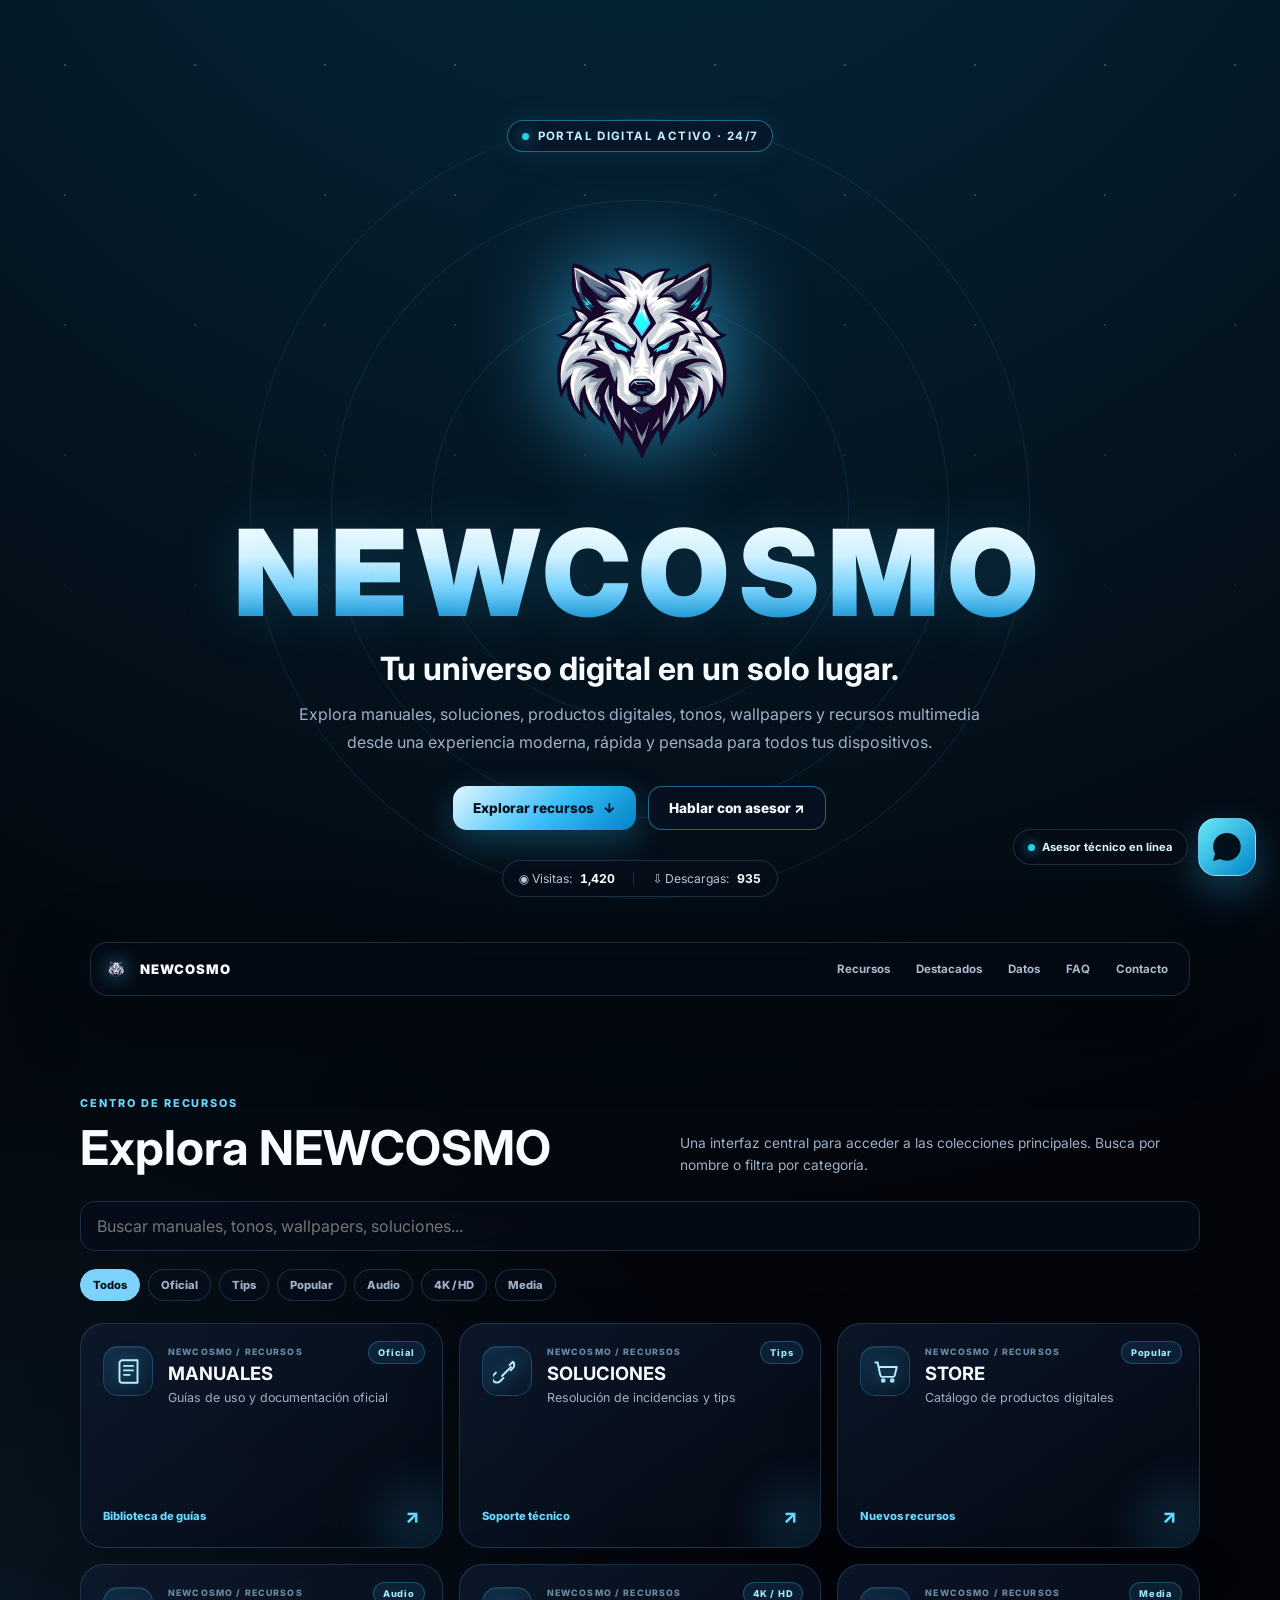
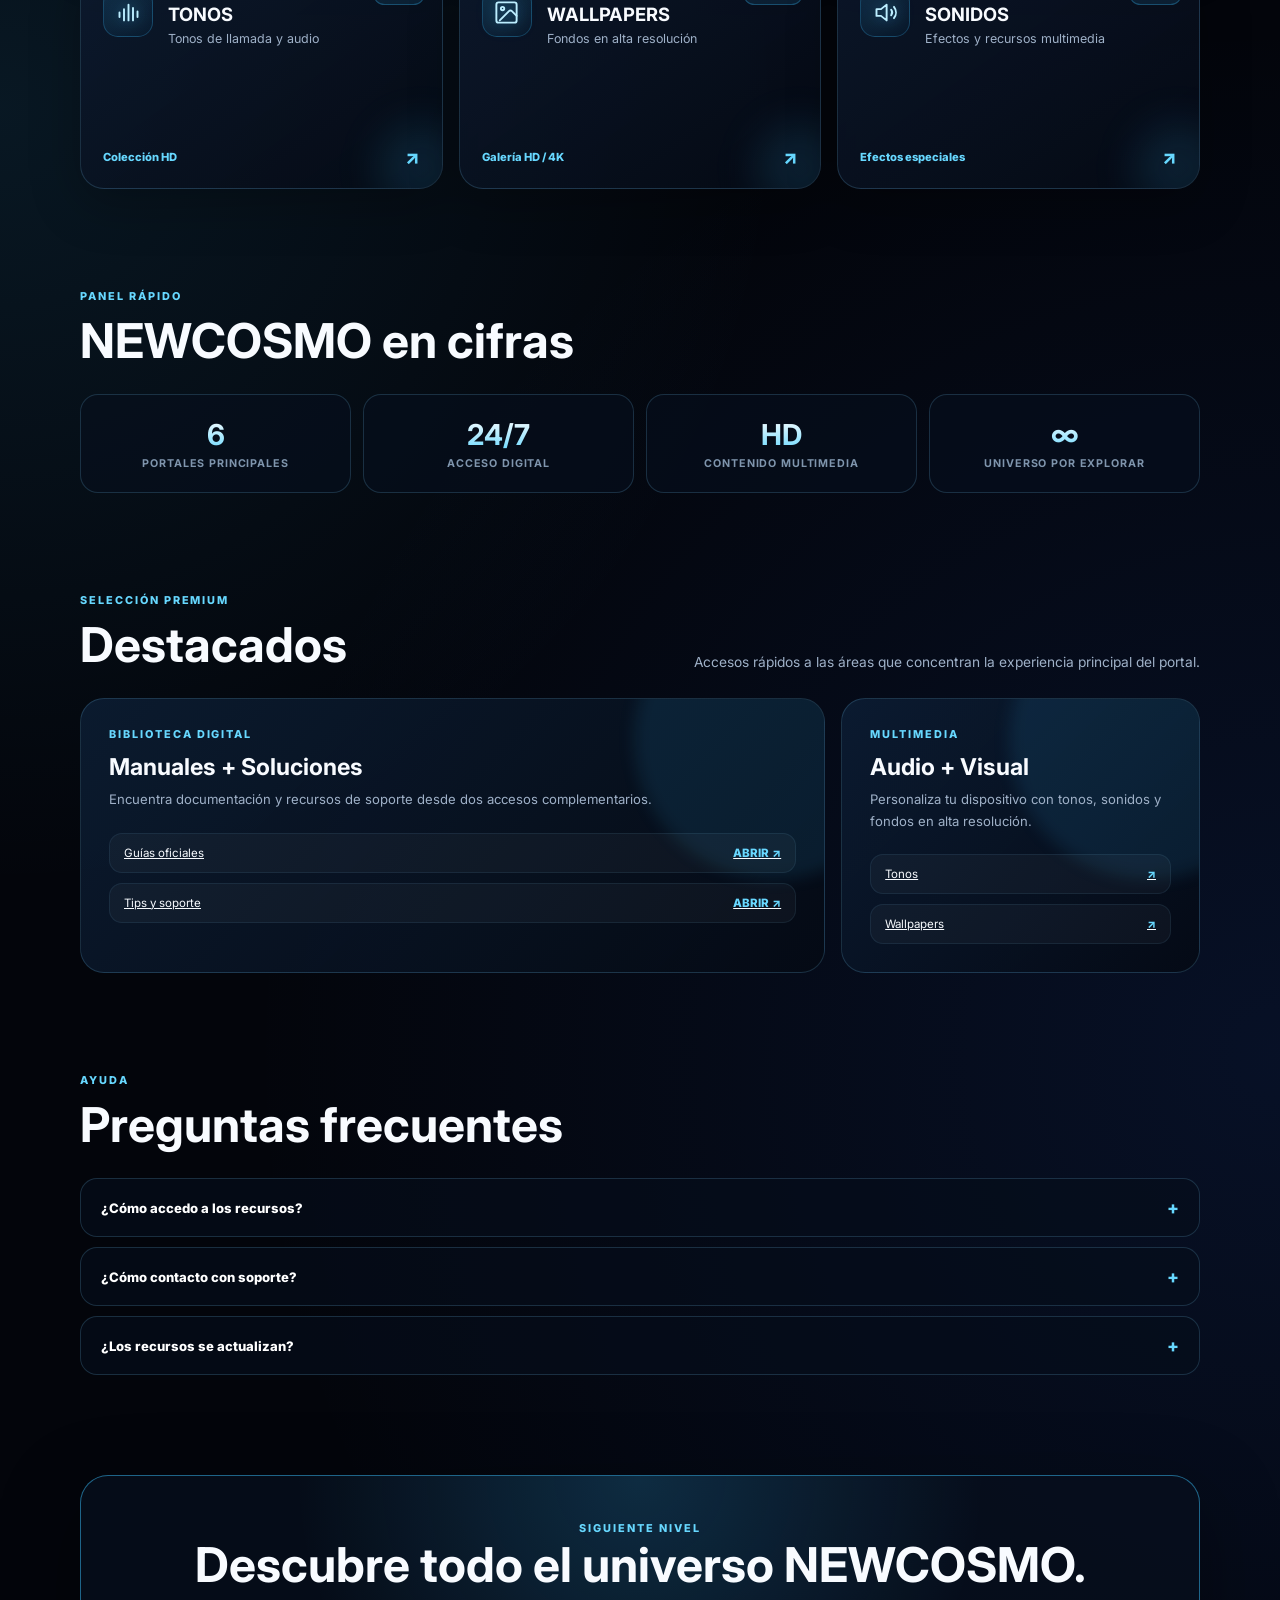
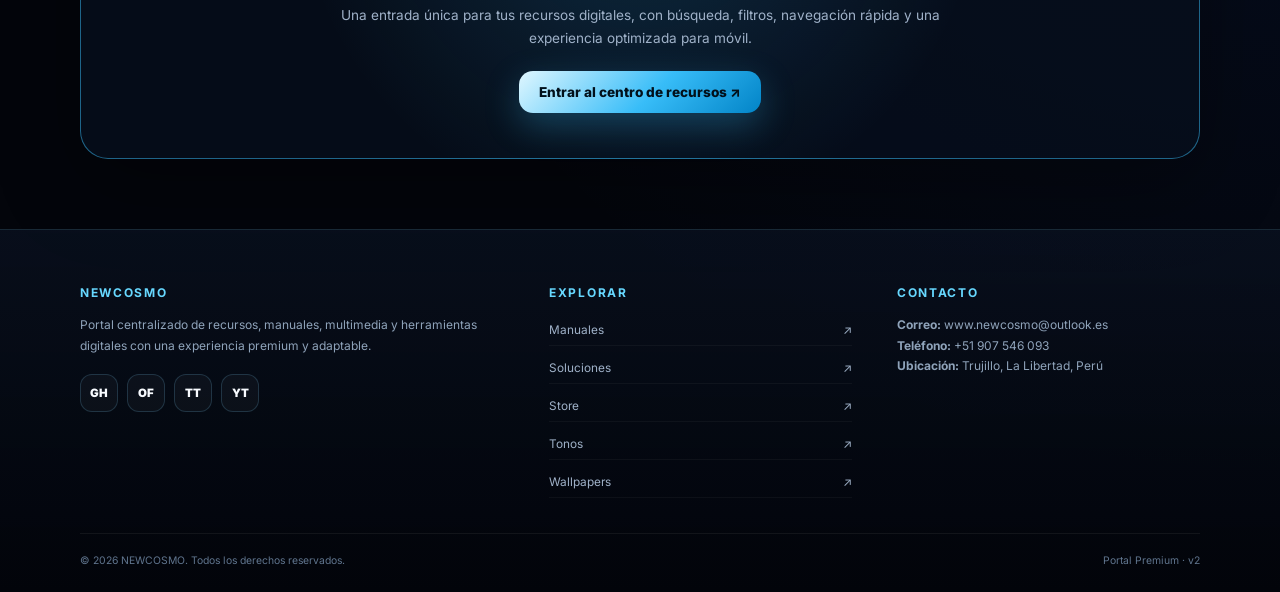
==== commit 90425ec2: "Update index.html" ====
--- a/index.html
+++ b/index.html
@@ -1,1048 +1,432 @@
 <!DOCTYPE html>
 <html lang="es">
 <head>
-    <meta charset="UTF-8">
-    <meta name="viewport" content="width=device-width, initial-scale=1.0">
-    <title>NEWCOSMO | Portal Oficial</title>
-    <link href="https://fonts.googleapis.com/css2?family=Inter:wght@300;400;500;600;700;800&display=swap" rel="stylesheet">
-    <style>
-*{margin:0;padding:0;box-sizing:border-box}
-
+<meta charset="UTF-8">
+<meta name="viewport" content="width=device-width, initial-scale=1.0">
+<meta name="theme-color" content="#050914">
+<meta name="description" content="NEWCOSMO — portal premium de recursos digitales, manuales, soluciones, audio, wallpapers y herramientas.">
+<title>NEWCOSMO | Portal Premium</title>
+<link rel="preconnect" href="https://fonts.googleapis.com">
+<link rel="preconnect" href="https://fonts.gstatic.com" crossorigin>
+<link href="https://fonts.googleapis.com/css2?family=Inter:wght@300;400;500;600;700;800;900&display=swap" rel="stylesheet">
+<style>
+:root {
+  --bg:#03050b; --panel:rgba(9,16,31,.68); --panel2:rgba(12,22,42,.82);
+  --line:rgba(125,211,252,.18); --line2:rgba(56,189,248,.5);
+  --text:#f8fbff; --muted:#9fb1c8; --cyan:#38bdf8; --blue:#0284c7;
+  --shadow:0 25px 80px rgba(0,0,0,.45); --radius:24px;
+}
+*{box-sizing:border-box;margin:0;padding:0}
 html{scroll-behavior:smooth}
-
-body{
-    font-family:'Inter',sans-serif;
-    background:
-      radial-gradient(circle at 50% 8%, rgba(56,189,248,.22), transparent 35%),
-      radial-gradient(circle at 10% 70%, rgba(14,165,233,.18), transparent 40%),
-      #030712;
-    color:#f8fafc;
-    min-height:100vh;
-    overflow-x:hidden;
-}
-
-body::before{
-    content:"";
-    position:fixed;
-    inset:0;
-    pointer-events:none;
-    opacity:.5;
-    background-image:
-      radial-gradient(circle at 20% 30%, rgba(125,211,252,.8) 0 1.5px, transparent 2px),
-      radial-gradient(circle at 75% 20%, rgba(56,189,248,.6) 0 1.5px, transparent 2px),
-      radial-gradient(circle at 55% 70%, rgba(14,165,233,.5) 0 1.5px, transparent 2px);
-    background-size:150px 150px,210px 210px,180px 180px;
-}
-
-/* ==========================================================
-   SPLASH DE CARGA INICIAL
-   ========================================================== */
-#splash-screen {
-    position: fixed;
-    inset: 0;
-    background: #030712;
-    z-index: 9999;
-    display: flex;
-    flex-direction: column;
-    align-items: center;
-    justify-content: center;
-    transition: opacity 0.5s ease, visibility 0.5s ease;
-}
-
-#splash-screen.fade-out {
-    opacity: 0;
-    visibility: hidden;
-}
-
-.splash-logo-container {
-    position: relative;
-    display: flex;
-    align-items: center;
-    justify-content: center;
-    margin-bottom: 24px;
-}
-
-.splash-logo-container::after {
-    content: '';
-    position: absolute;
-    width: 260px;
-    height: 260px;
-    border-radius: 50%;
-    background: radial-gradient(circle, rgba(56,189,248,.8) 0%, rgba(14,165,233,.35) 45%, transparent 75%);
-    filter: blur(25px);
-    z-index: -1;
-}
-
-.splash-logo {
-    width: 180px;
-    height: 180px;
-    object-fit: contain;
-    filter: drop-shadow(0 0 30px rgba(56,189,248,.9));
-    animation: pulseSplash 1.5s ease-in-out infinite alternate;
-}
-
-@keyframes pulseSplash {
-    0% { transform: scale(0.95); filter: drop-shadow(0 0 20px rgba(56,189,248,.6)); }
-    100% { transform: scale(1.05); filter: drop-shadow(0 0 40px rgba(56,189,248,1)); }
-}
-
-.splash-loader {
-    width: 140px;
-    height: 3px;
-    background: rgba(255, 255, 255, 0.1);
-    border-radius: 999px;
-    overflow: hidden;
-    position: relative;
-}
-
-.splash-loader::before {
-    content: '';
-    position: absolute;
-    top: 0;
-    left: -100%;
-    width: 100%;
-    height: 100%;
-    background: linear-gradient(90deg, transparent, #38bdf8, transparent);
-    animation: loadingBar 1.2s infinite linear;
-}
-
-@keyframes loadingBar {
-    0% { left: -100%; }
-    100% { left: 100%; }
-}
-
-main{position:relative;z-index:1}
-
-header{
-    text-align:center;
-    padding:56px 20px 30px;
-}
-
-.logo-container{
-    position:relative;
-    display:inline-flex;
-    justify-content:center;
-    align-items:center;
-    margin-bottom:16px;
-}
-
-.logo-container::after{
-    content:'';
-    position:absolute;
-    width:320px;
-    height:320px;
-    border-radius:50%;
-    background:radial-gradient(circle,
-      rgba(56,189,248,.8) 0%,
-      rgba(14,165,233,.35) 40%,
-      transparent 75%);
-    filter:blur(30px);
-    z-index:-1;
-}
-
-.logo-img{
-    width:230px;
-    height:230px;
-    object-fit:contain;
-    filter:drop-shadow(0 0 35px rgba(56,189,248,.9));
-    animation:floatLogo 4s ease-in-out infinite;
-}
-
-@keyframes floatLogo{
-    0%,100%{transform:translateY(0)}
-    50%{transform:translateY(-8px)}
-}
-
-h1{
-    font-size:clamp(3rem, 7vw, 4.8rem);
-    line-height:1;
-    font-weight:800;
-    letter-spacing:4px;
-    margin:6px 0 16px;
-    background:linear-gradient(180deg,#ffffff 0%,#f0f9ff 30%,#7dd3fc 60%,#38bdf8 85%,#0284c7 100%);
-    -webkit-background-clip:text;
-    background-clip:text;
-    -webkit-text-fill-color:transparent;
-    text-shadow:0 0 40px rgba(56,189,248,.65);
-}
-
-/* ==========================================================
-   BARRA DE CONTADORES EN VIVO
-   ========================================================== */
-.live-counter-bar {
-    display: inline-flex;
-    align-items: center;
-    gap: 16px;
-    margin-top: 8px;
-    padding: 9px 22px;
-    background: rgba(13, 27, 52, 0.9);
-    border: 1px solid rgba(56, 189, 248, 0.5);
-    border-radius: 999px;
-    backdrop-filter: blur(12px);
-    box-shadow: 0 8px 30px rgba(0, 0, 0, 0.4), inset 0 1px 0 rgba(255, 255, 255, 0.15), 0 0 20px rgba(56,189,248,.2);
-}
-
-.counter-item {
-    display: flex;
-    align-items: center;
-    gap: 8px;
-    color: #e2e8f0;
-    font-size: 0.84rem;
-    font-weight: 500;
-}
-
-.counter-item svg {
-    width: 16px;
-    height: 16px;
-    stroke: #38bdf8;
-    filter: drop-shadow(0 0 8px rgba(56,189,248,.9));
-}
-
-.counter-item strong {
-    color: #ffffff;
-    font-weight: 700;
-    font-variant-numeric: tabular-nums;
-    text-shadow: 0 0 10px rgba(56,189,248,.4);
-}
-
-.counter-divider {
-    width: 1px;
-    height: 14px;
-    background: rgba(56, 189, 248, 0.4);
-}
-
-/* ==========================================================
-   GRID DE TARJETAS
-   ========================================================== */
-.grid-container{
-    width:min(100% - 40px, 900px);
-    margin:0 auto;
-    padding:20px 0 40px;
-    display:grid;
-    grid-template-columns:repeat(3,minmax(0,1fr));
-    gap:20px;
-}
-
-.card{
-    min-height:160px;
-    padding:18px;
-    border:1px solid rgba(56,189,248,.45);
-    border-radius:12px;
-    background:linear-gradient(145deg,rgba(15,28,52,0.95),rgba(7,14,28,0.95));
-    box-shadow:inset 0 1px 0 rgba(255,255,255,.1), 0 12px 35px rgba(0,0,0,.35), 0 0 15px rgba(56,189,248,.1);
-    text-decoration:none;
-    color:inherit;
-    display:flex;
-    flex-direction:column;
-    justify-content:space-between;
-    position:relative;
-    overflow:hidden;
-    transition:transform .25s ease,border-color .25s ease,box-shadow .25s ease;
-}
-
-.card::before{
-    content:'';
-    position:absolute;
-    top:0;
-    left:0;
-    width:100%;
-    height:3px;
-    background:linear-gradient(90deg,transparent,#38bdf8,transparent);
-    opacity:0.4;
-    transition:opacity .25s ease, height .25s ease;
-}
-
-.card:hover{
-    transform:translateY(-5px);
-    border-color:rgba(56,189,248,1);
-    box-shadow:0 18px 40px rgba(0,0,0,.5), 0 0 30px rgba(56,189,248,.35);
-}
-
-.card:hover::before{opacity:1; height:4px;}
-
-.card-badge {
-    position: absolute;
-    top: 12px;
-    right: 14px;
-    background: rgba(56, 189, 248, 0.25);
-    border: 1px solid rgba(56, 189, 248, 0.6);
-    color: #e0f2fe;
-    font-size: 0.62rem;
-    font-weight: 700;
-    padding: 3px 8px;
-    border-radius: 999px;
-    text-transform: uppercase;
-    letter-spacing: 0.5px;
-    box-shadow: 0 0 12px rgba(56, 189, 248, 0.35);
-}
-
-.card-top{
-    display:flex;
-    align-items:flex-start;
-    gap:14px;
-}
-
-.icon-box{
-    flex:0 0 44px;
-    width:44px;
-    height:44px;
-    display:flex;
-    align-items:center;
-    justify-content:center;
-    border-radius:9px;
-    background:rgba(56,189,248,.15);
-    border: 1px solid rgba(56,189,248,.3);
-}
-
-.icon-box svg{
-    width:32px;
-    height:32px;
-    stroke:#e0f2fe;
-    filter:drop-shadow(0 0 8px rgba(56,189,248,.8));
-}
-
-.card:hover .icon-box svg{
-    stroke:#38bdf8;
-    filter:drop-shadow(0 0 12px rgba(56,189,248,1));
-}
-
-.card h3{
-    color:#ffffff;
-    font-size:1.15rem;
-    font-weight:700;
-    letter-spacing:.2px;
-    margin:1px 0 4px;
-    text-shadow: 0 0 10px rgba(56,189,248,.3);
-}
-
-.card p{
-    color:#e2e8f0;
-    font-size:.8rem;
-    line-height:1.3;
-    margin:0;
-}
-
-.card-meta {
-    display: block;
-    color: #38bdf8;
-    font-size: 0.72rem;
-    font-weight: 600;
-    margin-top: 6px;
-    text-shadow: 0 0 8px rgba(56,189,248,.4);
-}
-
-.card-btn{
-    align-self:center;
-    min-width:125px;
-    margin-top:12px;
-    padding:7px 18px;
-    border-radius:999px;
-    border:1px solid rgba(56,189,248,1);
-    background:linear-gradient(180deg,#e0f2fe 0%,#7dd3fc 45%,#0284c7 100%);
-    color:#030712;
-    font-size:.78rem;
-    font-weight:700;
-    text-align:center;
-    box-shadow:0 0 25px rgba(56,189,248,.5);
-    transition:transform .2s ease,box-shadow .2s ease;
-}
-
-.card:hover .card-btn{
-    transform:scale(1.03);
-    box-shadow:0 0 35px rgba(56,189,248,.8);
-}
-
-/* ==========================================================
-   SECCIÓN DE PREGUNTAS FRECUENTES (FAQ)
-   ========================================================== */
-.faq-section {
-    width: min(100% - 40px, 900px);
-    margin: 30px auto 50px;
-    padding: 30px;
-    background: linear-gradient(145deg, rgba(13, 27, 52, 0.92), rgba(7, 14, 28, 0.95));
-    border: 1px solid rgba(56, 189, 248, 0.45);
-    border-radius: 16px;
-    box-shadow: 0 15px 40px rgba(0,0,0,0.45), 0 0 20px rgba(56,189,248,.12);
-}
-
-.faq-section h2 {
-    color: #7dd3fc;
-    font-size: 1.6rem;
-    font-weight: 800;
-    text-align: center;
-    margin-bottom: 25px;
-    text-transform: uppercase;
-    letter-spacing: 1px;
-    text-shadow: 0 0 20px rgba(56,189,248,.7);
-}
-
-.faq-container {
-    display: flex;
-    flex-direction: column;
-    gap: 12px;
-}
-
-.faq-item {
-    background: rgba(15, 28, 52, 0.85);
-    border: 1px solid rgba(56, 189, 248, 0.25);
-    border-radius: 10px;
-    overflow: hidden;
-    transition: border-color 0.25s ease;
-}
-
-.faq-item:hover {
-    border-color: rgba(56, 189, 248, 0.8);
-    box-shadow: 0 0 15px rgba(56,189,248,.2);
-}
-
-.faq-question {
-    width: 100%;
-    padding: 16px 20px;
-    background: none;
-    border: none;
-    color: #ffffff;
-    font-size: 0.95rem;
-    font-weight: 700;
-    text-align: left;
-    display: flex;
-    justify-content: space-between;
-    align-items: center;
-    cursor: pointer;
-    font-family: 'Inter', sans-serif;
-}
-
-.faq-question svg {
-    width: 18px;
-    height: 18px;
-    stroke: #7dd3fc;
-    filter: drop-shadow(0 0 6px rgba(56,189,248,.8));
-    flex-shrink: 0;
-    transition: transform 0.3s ease;
-}
-
-.faq-item.active .faq-question svg {
-    transform: rotate(180deg);
-}
-
-.faq-answer {
-    max-height: 0;
-    overflow: hidden;
-    transition: max-height 0.3s ease, padding 0.3s ease;
-    padding: 0 20px;
-    color: #e2e8f0;
-    font-size: 0.88rem;
-    line-height: 1.6;
-}
-
-.faq-item.active .faq-answer {
-    max-height: 200px;
-    padding: 0 20px 16px 20px;
-}
-
-/* ==========================================================
-   FOOTER PRO
-   ========================================================== */
-footer{
-    position:relative;
-    z-index:1;
-    background:
-      radial-gradient(circle at 50% 0%, rgba(56,189,248,.3), transparent 50%),
-      radial-gradient(circle at 15% 100%, rgba(14,165,233,.2), transparent 45%),
-      linear-gradient(180deg, rgba(13,27,52,0.95), #030712);
-    border-top:2px solid rgba(56,189,248,.6);
-    box-shadow: 0 -20px 45px rgba(56,189,248,.18);
-    padding:65px 20px 30px;
-    margin-top:50px;
-}
-
-footer::before {
-    content: '';
-    position: absolute;
-    top: -1px;
-    left: 20%;
-    right: 20%;
-    height: 3px;
-    background: linear-gradient(90deg, transparent, #38bdf8, transparent);
-    filter: drop-shadow(0 0 15px #38bdf8);
-}
-
-.footer-content{
-    width:min(100%, 1000px);
-    margin:0 auto;
-    display:grid;
-    grid-template-columns: 1.5fr 1.2fr 1.3fr;
-    gap:40px;
-    padding-bottom:40px;
-}
-
-.footer-col h4{
-    color:#7dd3fc;
-    font-size:.95rem;
-    font-weight:800;
-    letter-spacing:1.5px;
-    margin-bottom:18px;
-    text-transform:uppercase;
-    text-shadow: 0 0 20px rgba(56,189,248,.7);
-}
-
-.footer-col p{
-    color:#e2e8f0;
-    font-size:.85rem;
-    line-height:1.7;
-    margin-bottom:12px;
-}
-
-.footer-col p strong {
-    color: #7dd3fc;
-    text-shadow: 0 0 8px rgba(56,189,248,.5);
-}
-
-.footer-pages-grid {
-    display: grid;
-    grid-template-columns: repeat(2, 1fr);
-    gap: 10px;
-    margin-top: 5px;
-}
-
-.footer-page-card {
-    display: flex;
-    align-items: center;
-    gap: 10px;
-    padding: 9px 13px;
-    background: linear-gradient(145deg, rgba(20, 38, 68, 0.9), rgba(10, 20, 38, 0.9));
-    border: 1px solid rgba(56, 189, 248, 0.4);
-    border-radius: 9px;
-    color: #f8fafc;
-    text-decoration: none;
-    font-size: 0.8rem;
-    font-weight: 600;
-    transition: all 0.25s ease;
-    box-shadow: 0 4px 15px rgba(0,0,0,0.3);
-}
-
-.footer-page-card svg {
-    width: 18px;
-    height: 18px;
-    stroke: #7dd3fc;
-    filter: drop-shadow(0 0 6px rgba(56,189,248,.8));
-    flex-shrink: 0;
-    transition: transform 0.2s ease;
-}
-
-.footer-page-card:hover {
-    background: linear-gradient(145deg, rgba(56, 189, 248, 0.35), rgba(15, 28, 52, 0.95));
-    border-color: #38bdf8;
-    color: #fff;
-    transform: translateY(-3px);
-    box-shadow: 0 6px 25px rgba(56, 189, 248, 0.45);
-}
-
-.footer-page-card:hover svg {
-    transform: scale(1.15);
-}
-
-.footer-socials{
-    display: flex;
-    flex-wrap: wrap;
-    gap: 10px;
-    margin-top: 18px;
-}
-
-.social-icon {
-    width: 38px;
-    height: 38px;
-    border-radius: 50%;
-    background: rgba(15, 28, 52, 0.9);
-    border: 1px solid rgba(56, 189, 248, 0.5);
-    display: flex;
-    align-items: center;
-    justify-content: center;
-    color: #7dd3fc;
-    text-decoration: none;
-    transition: all 0.25s ease;
-    box-shadow: 0 0 15px rgba(56,189,248,.25);
-}
-
-.social-icon:hover {
-    background: #38bdf8;
-    border-color: #38bdf8;
-    color: #030712;
-    transform: translateY(-4px);
-    box-shadow: 0 0 30px rgba(56, 189, 248, 0.9);
-}
-
-.social-icon svg {
-    width: 18px;
-    height: 18px;
-    fill: currentColor;
-}
-
-.social-icon[aria-label="OnlyFans"]:hover {
-    background: #00aff0; border-color: #00aff0; color: #fff; box-shadow: 0 0 30px rgba(0, 175, 240, 0.9);
-}
-.social-icon[aria-label="TikTok"]:hover {
-    background: #ff0050; border-color: #ff0050; color: #fff; box-shadow: 0 0 30px rgba(255, 0, 80, 0.9);
-}
-.social-icon[aria-label="YouTube"]:hover {
-    background: #ff0000; border-color: #ff0000; color: #fff; box-shadow: 0 0 30px rgba(255, 0, 0, 0.9);
-}
-
-.footer-bottom{
-    width:min(100%, 1000px);
-    margin:0 auto;
-    padding-top:25px;
-    border-top:1px solid rgba(56,189,248,.3);
-    display:flex;
-    justify-content:center;
-    align-items:center;
-    color:#cbd5e1;
-    font-size:.8rem;
-    text-align: center;
-}
-
-/* ==========================================================
-   BOTÓN FLOTANTE WHATSAPP (ESTILO CELESTE DE LA WEB)
-   ========================================================== */
-.floating-container {
-    position: fixed;
-    bottom: 25px;
-    right: 25px;
-    z-index: 99;
-    display: flex;
-    align-items: center;
-    gap: 12px;
-}
-
-.whatsapp-badge {
-    display: flex;
-    align-items: center;
-    gap: 8px;
-    background: rgba(13, 27, 52, 0.95);
-    border: 1px solid rgba(56, 189, 248, 0.45);
-    padding: 10px 16px;
-    border-radius: 999px;
-    color: #f8fafc;
-    font-size: 0.85rem;
-    font-weight: 600;
-    box-shadow: 0 8px 30px rgba(0, 0, 0, 0.5), 0 0 15px rgba(56,189,248,.2);
-    backdrop-filter: blur(8px);
-    pointer-events: none;
-    white-space: nowrap;
-}
-
-.whatsapp-badge .dot {
-    width: 9px;
-    height: 9px;
-    background-color: #38bdf8;
-    border-radius: 50%;
-    box-shadow: 0 0 10px #38bdf8;
-    animation: pulse-celeste 2s infinite;
-}
-
-@keyframes pulse-celeste {
-    0% { transform: scale(0.95); box-shadow: 0 0 0 0 rgba(56, 189, 248, 0.9); }
-    70% { transform: scale(1); box-shadow: 0 0 0 8px rgba(56, 189, 248, 0); }
-    100% { transform: scale(0.95); box-shadow: 0 0 0 0 rgba(56, 189, 248, 0); }
-}
-
-.floating-whatsapp {
-    position: relative;
-    display: flex;
-    align-items: center;
-    justify-content: center;
-    width: 60px;
-    height: 60px;
-    border-radius: 50%;
-    background: linear-gradient(135deg, #38bdf8, #0284c7);
-    color: #030712;
-    text-decoration: none;
-    box-shadow: 0 10px 30px rgba(56, 189, 248, 0.5), 0 0 20px rgba(56, 189, 248, 0.4);
-    transition: all 0.3s cubic-bezier(0.175, 0.885, 0.32, 1.275);
-    border: 2px solid rgba(255, 255, 255, 0.4);
-    flex-shrink: 0;
-}
-
-.floating-whatsapp:hover {
-    transform: scale(1.12) translateY(-3px);
-    box-shadow: 0 15px 40px rgba(56, 189, 248, 0.8), 0 0 30px rgba(56, 189, 248, 0.7);
-    background: linear-gradient(135deg, #7dd3fc, #0ea5e9);
-}
-
-.floating-whatsapp svg {
-    width: 32px;
-    height: 32px;
-    fill: currentColor;
-    filter: drop-shadow(0 0 4px rgba(3, 7, 18, 0.3));
-}
-
-/* ==========================================================
-   RESPONSIVE DESIGN
-   ========================================================== */
-@media(max-width:760px){
-    .grid-container{
-        grid-template-columns:repeat(2,minmax(0,1fr));
-        width:min(100% - 28px,600px);
-        gap:14px;
-    }
-    .footer-content{
-        grid-template-columns: 1fr;
-        gap:30px;
-    }
-}
-
-@media(max-width:520px){
-    header{padding-top:30px}
-    .logo-img{width:160px;height:160px}
-    h1{letter-spacing:2px;margin-bottom:10px}
-    .grid-container{
-        grid-template-columns:1fr;
-        width:calc(100% - 28px);
-    }
-    .card{min-height:150px}
-    .footer-content{
-        grid-template-columns: 1fr;
-        gap:24px;
-    }
-    .whatsapp-badge {
-        display: none;
-    }
-    .floating-container {
-        bottom: 20px;
-        right: 20px;
-    }
-    .live-counter-bar {
-        flex-direction: column;
-        gap: 6px;
-        border-radius: 12px;
-        padding: 8px 14px;
-    }
-    .counter-divider {
-        display: none;
-    }
-}
+body{font-family:Inter,system-ui,sans-serif;background:
+radial-gradient(circle at 50% -10%,rgba(14,165,233,.24),transparent 38%),
+radial-gradient(circle at 0 45%,rgba(56,189,248,.10),transparent 32%),
+radial-gradient(circle at 100% 70%,rgba(37,99,235,.12),transparent 35%),var(--bg);
+color:var(--text);min-height:100vh;overflow-x:hidden}
+body::before{content:"";position:fixed;inset:0;pointer-events:none;opacity:.32;background-image:radial-gradient(circle,rgba(186,230,253,.8) 1px,transparent 1.5px);background-size:130px 130px;mask-image:linear-gradient(to bottom,#000,transparent 85%)}
+a{color:inherit}
+button,input{font:inherit}
+#progress{position:fixed;top:0;left:0;width:0;height:3px;background:linear-gradient(90deg,#7dd3fc,#0ea5e9,#2563eb);z-index:10000;box-shadow:0 0 20px var(--cyan)}
+#splash-screen{position:fixed;inset:0;background:#02040a;display:grid;place-items:center;z-index:9999;transition:.6s}
+#splash-screen.fade-out{opacity:0;visibility:hidden}
+.splash{text-align:center}
+.splash-logo{width:150px;filter:drop-shadow(0 0 45px rgba(56,189,248,.9));animation:float 2s ease-in-out infinite}
+.loader{width:180px;height:3px;border-radius:99px;background:#122035;overflow:hidden;margin:28px auto 0}
+.loader i{display:block;width:55%;height:100%;background:linear-gradient(90deg,transparent,var(--cyan),transparent);animation:load 1.1s infinite}
+@keyframes load{from{transform:translateX(-130%)}to{transform:translateX(250%)}}
+@keyframes float{50%{transform:translateY(-8px) scale(1.02)}}
+header{position:relative;min-height:780px;display:flex;align-items:center;justify-content:center;padding:120px 20px 80px;overflow:hidden}
+.orbit,.orbit::before,.orbit::after{position:absolute;border:1px solid rgba(56,189,248,.12);border-radius:50%;content:"";pointer-events:none}
+.orbit{width:780px;height:780px;transform:rotate(-22deg)}
+.orbit::before{inset:80px}
+.orbit::after{inset:180px}
+.hero{position:relative;z-index:2;max-width:1000px;text-align:center}
+.status{display:inline-flex;align-items:center;gap:9px;padding:8px 14px;border:1px solid var(--line2);background:rgba(8,20,38,.62);backdrop-filter:blur(15px);border-radius:999px;color:#c8eeff;font-size:.72rem;font-weight:700;letter-spacing:.12em;text-transform:uppercase;box-shadow:0 0 30px rgba(56,189,248,.10)}
+.status b{width:7px;height:7px;border-radius:50%;background:#22d3ee;box-shadow:0 0 15px #22d3ee}
+.logo{width:min(260px,55vw);margin:28px auto 4px;display:block;filter:drop-shadow(0 0 45px rgba(56,189,248,.72));animation:float 4s ease-in-out infinite}
+h1{font-size:clamp(3.5rem,10vw,7.5rem);line-height:.9;font-weight:900;letter-spacing:.07em;background:linear-gradient(180deg,#fff 0,#dff7ff 35%,#7dd3fc 65%,#0284c7 100%);-webkit-background-clip:text;color:transparent;text-shadow:0 0 60px rgba(56,189,248,.2)}
+.hero h2{margin:22px 0 12px;font-size:clamp(1.2rem,3vw,2rem);font-weight:700}
+.hero p{max-width:720px;margin:auto;color:var(--muted);line-height:1.75;font-size:1rem}
+.hero-actions{display:flex;justify-content:center;gap:12px;flex-wrap:wrap;margin:30px 0}
+.btn{display:inline-flex;align-items:center;justify-content:center;gap:9px;padding:13px 20px;border-radius:14px;text-decoration:none;font-size:.85rem;font-weight:800;transition:.25s}
+.btn-primary{background:linear-gradient(135deg,#e0f7ff,#38bdf8 55%,#0284c7);color:#02101b;box-shadow:0 12px 35px rgba(56,189,248,.28)}
+.btn-secondary{border:1px solid var(--line2);background:rgba(9,18,34,.65);backdrop-filter:blur(14px)}
+.btn:hover{transform:translateY(-3px);box-shadow:0 18px 40px rgba(56,189,248,.25)}
+.live-counter-bar{display:inline-flex;align-items:center;gap:18px;padding:10px 16px;border:1px solid var(--line);background:rgba(7,14,27,.65);backdrop-filter:blur(16px);border-radius:999px}
+.counter-item{display:flex;gap:7px;align-items:center;color:#b8c8da;font-size:.76rem}
+.counter-item strong{color:#fff;font-variant-numeric:tabular-nums}
+.counter-divider{width:1px;height:14px;background:var(--line)}
+nav{position:sticky;top:14px;z-index:1000;width:min(1100px,calc(100% - 28px));margin:-35px auto 0;padding:10px;border:1px solid var(--line);border-radius:18px;background:rgba(5,10,20,.72);backdrop-filter:blur(22px);box-shadow:var(--shadow)}
+.nav-inner{display:flex;align-items:center;justify-content:space-between;gap:12px}
+.nav-brand{display:flex;align-items:center;gap:9px;text-decoration:none;font-weight:900;letter-spacing:.08em;font-size:.82rem}
+.nav-brand img{width:30px;height:30px;object-fit:contain;filter:drop-shadow(0 0 10px rgba(56,189,248,.7))}
+.nav-links{display:flex;gap:4px;flex-wrap:wrap;justify-content:flex-end}
+.nav-links a{text-decoration:none;color:#a9bbcf;font-size:.72rem;font-weight:700;padding:9px 11px;border-radius:10px;transition:.2s}
+.nav-links a:hover{color:#fff;background:rgba(56,189,248,.10)}
+section{width:min(1120px,calc(100% - 28px));margin:0 auto}
+.section-head{display:flex;justify-content:space-between;align-items:end;gap:20px;margin:100px 0 24px}
+.kicker{color:#67d8ff;font-size:.68rem;font-weight:800;letter-spacing:.18em;text-transform:uppercase}
+.section-head h2{font-size:clamp(1.8rem,4vw,3rem);margin-top:8px}
+.section-head p{max-width:520px;color:var(--muted);font-size:.86rem;line-height:1.65}
+.searchbar{display:flex;gap:10px;margin-bottom:18px}
+.searchbar input{width:100%;padding:14px 16px;border-radius:15px;border:1px solid var(--line);background:rgba(6,13,25,.72);color:#fff;outline:none;backdrop-filter:blur(12px)}
+.searchbar input:focus{border-color:var(--line2);box-shadow:0 0 0 4px rgba(56,189,248,.07)}
+.filters{display:flex;gap:8px;flex-wrap:wrap;margin-bottom:22px}
+.filter{border:1px solid var(--line);background:rgba(7,14,27,.65);color:#9fb1c8;padding:8px 12px;border-radius:999px;cursor:pointer;font-size:.7rem;font-weight:800}
+.filter.active,.filter:hover{color:#03111b;background:#7dd3fc;border-color:#7dd3fc}
+.resource-grid{display:grid;grid-template-columns:repeat(3,1fr);gap:16px}
+.resource-card{position:relative;min-height:225px;padding:22px;border:1px solid var(--line);border-radius:var(--radius);background:linear-gradient(145deg,rgba(14,27,49,.76),rgba(5,10,20,.86));text-decoration:none;overflow:hidden;box-shadow:0 15px 50px rgba(0,0,0,.25);transition:transform .18s ease,border-color .25s,box-shadow .25s;transform-style:preserve-3d}
+.resource-card::before{content:"";position:absolute;inset:0;background:radial-gradient(280px circle at var(--mx,50%) var(--my,50%),rgba(56,189,248,.16),transparent 45%);opacity:0;transition:.25s}
+.resource-card:hover{border-color:rgba(125,211,252,.6);box-shadow:0 25px 70px rgba(0,0,0,.45),0 0 35px rgba(56,189,248,.10)}
+.resource-card:hover::before{opacity:1}
+.card-glow{position:absolute;width:90px;height:90px;right:-25px;bottom:-25px;border-radius:50%;background:rgba(56,189,248,.12);filter:blur(20px)}
+.card-badge{position:absolute;top:17px;right:17px;padding:5px 9px;border-radius:999px;background:rgba(56,189,248,.10);border:1px solid rgba(56,189,248,.3);color:#9ee7ff;font-size:.58rem;font-weight:800;letter-spacing:.08em}
+.card-top{display:flex;gap:15px;position:relative;z-index:1}
+.icon-box{width:50px;height:50px;flex:0 0 50px;border-radius:15px;display:grid;place-items:center;border:1px solid rgba(56,189,248,.25);background:linear-gradient(145deg,rgba(56,189,248,.15),rgba(2,132,199,.04));box-shadow:inset 0 1px rgba(255,255,255,.08)}
+.icon-box svg{width:27px;height:27px;stroke:#bceeff;stroke-width:1.7;stroke-linecap:round;stroke-linejoin:round;filter:drop-shadow(0 0 8px rgba(56,189,248,.55))}
+.eyebrow{font-size:.55rem;color:#6b8aa5;font-weight:800;letter-spacing:.13em;margin-bottom:5px}
+.resource-card h3{font-size:1.15rem;margin-bottom:5px}
+.resource-card p{font-size:.78rem;color:var(--muted);line-height:1.5}
+.card-bottom{position:absolute;left:22px;right:22px;bottom:19px;display:flex;justify-content:space-between;align-items:center;color:#67d8ff;font-size:.7rem;font-weight:800}
+.arrow{font-size:1.2rem;transition:.2s}
+.resource-card:hover .arrow{transform:translate(4px,-4px)}
+.stats{display:grid;grid-template-columns:repeat(4,1fr);gap:12px}
+.stat{padding:22px;border:1px solid var(--line);border-radius:18px;background:rgba(8,16,30,.62);text-align:center}
+.stat strong{display:block;font-size:1.8rem;background:linear-gradient(180deg,#fff,#67d8ff);-webkit-background-clip:text;color:transparent}
+.stat span{display:block;color:#7f95ad;font-size:.67rem;font-weight:700;text-transform:uppercase;letter-spacing:.08em;margin-top:5px}
+.featured{display:grid;grid-template-columns:1.35fr .65fr;gap:16px}
+.feature{padding:28px;border-radius:24px;border:1px solid var(--line);background:linear-gradient(135deg,rgba(13,31,54,.82),rgba(5,10,20,.88));min-height:240px;position:relative;overflow:hidden}
+.feature::after{content:"";position:absolute;width:280px;height:280px;right:-90px;top:-100px;border-radius:50%;background:rgba(56,189,248,.10);filter:blur(8px)}
+.feature h3{font-size:1.45rem;margin:12px 0 8px;position:relative;z-index:1}
+.feature p{color:var(--muted);line-height:1.65;font-size:.82rem;max-width:650px;position:relative;z-index:1}
+.mini-list{display:grid;gap:10px;margin-top:22px;position:relative;z-index:1}
+.mini{display:flex;justify-content:space-between;align-items:center;padding:12px 14px;border-radius:13px;background:rgba(255,255,255,.035);border:1px solid rgba(125,211,252,.09);font-size:.72rem}
+.mini span:last-child{color:#67d8ff;font-weight:800}
+.faq{display:grid;gap:10px}
+.faq-item{border:1px solid var(--line);border-radius:17px;background:rgba(7,14,27,.68);overflow:hidden}
+.faq-question{width:100%;display:flex;justify-content:space-between;align-items:center;padding:18px 20px;border:0;background:transparent;color:#fff;text-align:left;font-weight:800;font-size:.82rem;cursor:pointer}
+.faq-question span:last-child{color:#67d8ff;font-size:1.1rem;transition:.2s}
+.faq-item.active .faq-question span:last-child{transform:rotate(45deg)}
+.faq-answer{max-height:0;overflow:hidden;color:var(--muted);font-size:.78rem;line-height:1.7;padding:0 20px;transition:max-height .3s,padding .3s}
+.faq-item.active .faq-answer{max-height:180px;padding:0 20px 18px}
+.cta{margin:100px auto 70px;padding:45px 28px;text-align:center;border:1px solid var(--line2);border-radius:28px;background:radial-gradient(circle at 50% 0,rgba(56,189,248,.18),transparent 55%),rgba(7,15,29,.76);box-shadow:0 25px 80px rgba(0,0,0,.35)}
+.cta h2{font-size:clamp(1.8rem,4vw,3rem);margin-bottom:10px}
+.cta p{color:var(--muted);max-width:600px;margin:0 auto 22px;line-height:1.65;font-size:.85rem}
+footer{border-top:1px solid var(--line);background:linear-gradient(180deg,rgba(9,17,32,.75),#02040a);padding:55px 20px 25px}
+.footer-content{width:min(1120px,100%);margin:auto;display:grid;grid-template-columns:1.4fr 1fr 1fr;gap:45px}
+.footer-col h4{font-size:.75rem;letter-spacing:.14em;text-transform:uppercase;color:#67d8ff;margin-bottom:15px}
+.footer-col p{color:#8fa3ba;font-size:.75rem;line-height:1.7}
+.footer-links{display:grid;gap:7px}
+.footer-link{display:flex;justify-content:space-between;text-decoration:none;color:#9fb1c8;font-size:.74rem;padding:8px 0;border-bottom:1px solid rgba(255,255,255,.04)}
+.footer-link:hover{color:#fff}
+.socials{display:flex;gap:9px;margin-top:18px}
+.social{width:38px;height:38px;border:1px solid var(--line);border-radius:12px;display:grid;place-items:center;text-decoration:none;font-size:.72rem;font-weight:900;background:rgba(255,255,255,.03);transition:.2s}
+.social:hover{transform:translateY(-3px);border-color:var(--line2);box-shadow:0 10px 25px rgba(56,189,248,.16)}
+.footer-bottom{width:min(1120px,100%);margin:35px auto 0;padding-top:20px;border-top:1px solid rgba(255,255,255,.06);display:flex;justify-content:space-between;gap:15px;color:#60758e;font-size:.65rem}
+.floating-container{position:fixed;right:24px;bottom:24px;z-index:900;display:flex;align-items:center;gap:10px}
+.whatsapp-badge{padding:10px 14px;border:1px solid var(--line);background:rgba(5,12,24,.82);backdrop-filter:blur(15px);border-radius:999px;font-size:.7rem;font-weight:700;color:#d9f7ff}
+.whatsapp-badge .dot{display:inline-block;width:7px;height:7px;background:#22d3ee;border-radius:50%;margin-right:7px;box-shadow:0 0 12px #22d3ee}
+.floating-whatsapp{width:58px;height:58px;border-radius:18px;display:grid;place-items:center;text-decoration:none;background:linear-gradient(135deg,#67e8f9,#0284c7);color:#02101b;border:1px solid rgba(255,255,255,.35);box-shadow:0 15px 40px rgba(56,189,248,.3);transition:.25s}
+.floating-whatsapp:hover{transform:translateY(-4px) scale(1.04);box-shadow:0 20px 50px rgba(56,189,248,.45)}
+.floating-whatsapp svg{width:28px;height:28px;fill:currentColor}
+.reveal{opacity:0;transform:translateY(24px);transition:opacity .7s ease,transform .7s ease}
+.reveal.visible{opacity:1;transform:none}
+.no-results{display:none;padding:30px;text-align:center;color:var(--muted);border:1px dashed var(--line);border-radius:18px}
+@media(max-width:850px){
+  header{min-height:700px;padding-top:100px} .orbit{width:600px;height:600px}
+  .resource-grid{grid-template-columns:repeat(2,1fr)} .featured{grid-template-columns:1fr}
+  .stats{grid-template-columns:repeat(2,1fr)} .footer-content{grid-template-columns:1fr 1fr}
+}
+@media(max-width:620px){
+  header{min-height:650px} nav{top:8px} .nav-inner{align-items:flex-start}
+  .nav-links{display:none} .resource-grid{grid-template-columns:1fr}
+  .section-head{margin-top:70px;display:block} .section-head p{margin-top:10px}
+  .stats{grid-template-columns:1fr 1fr} .footer-content{grid-template-columns:1fr}
+  .footer-bottom{display:block;line-height:1.8} .live-counter-bar{flex-direction:column;border-radius:16px;gap:7px}
+  .counter-divider{display:none} .whatsapp-badge{display:none} .floating-container{right:18px;bottom:18px}
+}
+@media(prefers-reduced-motion:reduce){*,*::before,*::after{scroll-behavior:auto!important;animation:none!important;transition:none!important}}
 </style>
 </head>
 <body>
-
-    <div id="splash-screen">
-        <div class="splash-logo-container">
-            <img src="logo.png" alt="Logo NEWCOSMO" class="splash-logo">
-        </div>
-        <div class="splash-loader"></div>
-    </div>
-
-    <header>
-        <div class="logo-container">
-            <img src="logo.png" alt="Logo NEWCOSMO" class="logo-img">
-        </div>
-        <h1>NEWCOSMO</h1>
-        
-        <div class="live-counter-bar">
-            <div class="counter-item">
-                <svg xmlns="http://www.w3.org/2000/svg" fill="none" viewBox="0 0 24 24" stroke-width="2">
-                    <path stroke-linecap="round" stroke-linejoin="round" d="M2.036 12.322a1.012 1.012 0 0 1 0-.639C3.423 7.51 7.36 4.5 12 4.5c4.638 0 8.573 3.007 9.963 7.178.07.207.07.431 0 .639C20.577 16.49 16.64 19.5 12 19.5c-4.638 0-8.573-3.007-9.963-7.178Z" />
-                    <path stroke-linecap="round" stroke-linejoin="round" d="M15 12a3 3 0 1 1-6 0 3 3 0 0 1 6 0Z" />
-                </svg>
-                <span>Visitas: <strong id="visit-counter">--</strong></span>
-            </div>
-            <div class="counter-divider"></div>
-            <div class="counter-item">
-                <svg xmlns="http://www.w3.org/2000/svg" fill="none" viewBox="0 0 24 24" stroke-width="2">
-                    <path stroke-linecap="round" stroke-linejoin="round" d="M3 16.5v2.25A2.25 2.25 0 0 0 5.25 21h13.5A2.25 2.25 0 0 0 21 18.75V16.5M16.5 12 12 16.5m0 0L7.5 12m4.5 4.5V3" />
-                </svg>
-                <span>Descargas: <strong id="download-counter">--</strong></span>
-            </div>
-        </div>
-    </header>
-
-    <main class="grid-container">
-
-        <a href="https://newcosmo-peru.github.io/MANUALES/" target="_blank" rel="noopener" class="card">
-            <span class="card-badge">Oficial</span>
-            <div class="card-top">
-                <div class="icon-box">
-                    <svg xmlns="http://www.w3.org/2000/svg" fill="none" viewBox="0 0 24 24" stroke-width="1.8" stroke-linecap="round" stroke-linejoin="round">
-                        <path d="M4 19.5v-15A2.5 2.5 0 0 1 6.5 2H20v20H6.5A2.5 2.5 0 0 1 4 19.5Z"/>
-                        <path d="M8 7h8M8 11h8M8 15h5"/>
-                    </svg>
-                </div>
-                <div>
-                    <h3>MANUALES</h3>
-                    <p>Guías de Uso Oficiales</p>
-                    <span class="card-meta">+50 Guías disponibles</span>
-                </div>
-            </div>
-            <span class="card-btn">Colecciones</span>
-        </a>
-
-        <a href="https://newcosmo-peru.github.io/SOLUCIONES/" target="_blank" rel="noopener" class="card">
-            <span class="card-badge">Tips</span>
-            <div class="card-top">
-                <div class="icon-box">
-                    <svg xmlns="http://www.w3.org/2000/svg" fill="none" viewBox="0 0 24 24" stroke-width="1.8" stroke-linecap="round" stroke-linejoin="round">
-                        <path d="m14.7 6.3 3-3a4 4 0 0 1 0 5.7l-2 2"/>
-                        <path d="m9.3 17.7-3 3a4 4 0 0 1-5.7-5.7l2-2"/>
-                        <path d="m8 16 8-8"/>
-                        <path d="m12 4 2 2M18 10l2 2"/>
-                    </svg>
-                </div>
-                <div>
-                    <h3>SOLUCIONES</h3>
-                    <p>Resolución de incidencias y Tips</p>
-                    <span class="card-meta">Soporte técnico</span>
-                </div>
-            </div>
-            <span class="card-btn">Colecciones</span>
-        </a>
-
-        <a href="https://newcosmo-peru.github.io/STORE/" target="_blank" rel="noopener" class="card">
-            <span class="card-badge">Popular</span>
-            <div class="card-top">
-                <div class="icon-box">
-                    <svg xmlns="http://www.w3.org/2000/svg" fill="none" viewBox="0 0 24 24" stroke-width="1.8" stroke-linecap="round" stroke-linejoin="round">
-                        <path d="M3 4h2l2.4 11.2a2 2 0 0 0 2 1.6h8.9a2 2 0 0 0 2-1.6L22 8H6"/>
-                        <circle cx="10" cy="20" r="1.2"/>
-                        <circle cx="18" cy="20" r="1.2"/>
-                        <path d="M8 8h11"/>
-                    </svg>
-                </div>
-                <div>
-                    <h3>STORE</h3>
-                    <p>Catálogo de Productos Digitales</p>
-                    <span class="card-meta">Nuevos ítems</span>
-                </div>
-            </div>
-            <span class="card-btn">Colecciones</span>
-        </a>
-
-        <a href="https://newcosmo-peru.github.io/TONOS/" target="_blank" rel="noopener" class="card">
-            <span class="card-badge">Audio</span>
-            <div class="card-top">
-                <div class="icon-box">
-                    <svg xmlns="http://www.w3.org/2000/svg" fill="none" viewBox="0 0 24 24" stroke-width="1.8" stroke-linecap="round" stroke-linejoin="round">
-                        <path d="M4 12v4M8 9v10M12 5v14M16 8v11M20 11v5"/>
-                    </svg>
-                </div>
-                <div>
-                    <h3>TONOS</h3>
-                    <p>Tonos de Llamada y Sonidos</p>
-                    <span class="card-meta">+120 Tonos HD</span>
-                </div>
-            </div>
-            <span class="card-btn">Colecciones</span>
-        </a>
-
-        <a href="https://newcosmo-peru.github.io/WALLPAPERS/" target="_blank" rel="noopener" class="card">
-            <span class="card-badge">4K / HD</span>
-            <div class="card-top">
-                <div class="icon-box">
-                    <svg xmlns="http://www.w3.org/2000/svg" fill="none" viewBox="0 0 24 24" stroke-width="1.8" stroke-linecap="round" stroke-linejoin="round">
-                        <rect x="3" y="3" width="18" height="18" rx="2"/>
-                        <circle cx="8.5" cy="8.5" r="1.5"/>
-                        <path d="m21 15-4.2-4.2a1.8 1.8 0 0 0-2.6 0L6 19"/>
-                    </svg>
-                </div>
-                <div>
-                    <h3>WALLPAPERS</h3>
-                    <p>Fondos en Alta Resolución</p>
-                    <span class="card-meta">Galería amplia</span>
-                </div>
-            </div>
-            <span class="card-btn">Colecciones</span>
-        </a>
-
-        <a href="https://newcosmo-peru.github.io/TONOS/" target="_blank" rel="noopener" class="card">
-            <span class="card-badge">Media</span>
-            <div class="card-top">
-                <div class="icon-box">
-                    <svg xmlns="http://www.w3.org/2000/svg" fill="none" viewBox="0 0 24 24" stroke-width="1.8" stroke-linecap="round" stroke-linejoin="round">
-                        <path d="M4 12v4M8 9v7M12 6v12M16 9v7M20 12v4"/>
-                    </svg>
-                </div>
-                <div>
-                    <h3>SONIDOS</h3>
-                    <p>Recursos multimedia</p>
-                    <span class="card-meta">Efectos especiales</span>
-                </div>
-            </div>
-            <span class="card-btn">Colecciones</span>
-        </a>
-
-    </main>
-
-    <section class="faq-section">
-        <h2>Preguntas Frecuentes</h2>
-        <div class="faq-container">
-            <div class="faq-item">
-                <button class="faq-question">
-                    ¿Cómo puedo acceder a los manuales y recursos digitales?
-                    <svg viewBox="0 0 24 24" fill="none" stroke-width="2.5" stroke-linecap="round" stroke-linejoin="round"><path d="m6 9 6 6 6-6"/></svg>
-                </button>
-                <div class="faq-answer">
-                    Puedes hacer clic directamente en cualquiera de las tarjetas principales de nuestra plataforma para abrir el portal correspondiente de forma inmediata.
-                </div>
-            </div>
-
-            <div class="faq-item">
-                <button class="faq-question">
-                    ¿Cómo me comunico con el soporte técnico o asesoría?
-                    <svg viewBox="0 0 24 24" fill="none" stroke-width="2.5" stroke-linecap="round" stroke-linejoin="round"><path d="m6 9 6 6 6-6"/></svg>
-                </button>
-                <div class="faq-answer">
-                    En la esquina inferior derecha encontrarás nuestro botón flotante habilitado con un indicador en línea para contactar con un asesor.
-                </div>
-            </div>
-
-            <div class="faq-item">
-                <button class="faq-question">
-                    ¿Los recursos y descargas se actualizan constantemente?
-                    <svg viewBox="0 0 24 24" fill="none" stroke-width="2.5" stroke-linecap="round" stroke-linejoin="round"><path d="m6 9 6 6 6-6"/></svg>
-                </button>
-                <div class="faq-answer">
-                    Sí, actualizamos periódicamente nuestras colecciones de guías, tonos, fondos de pantalla y herramientas digitales.
-                </div>
-            </div>
-        </div>
-    </section>
-
-    <footer>
-        <div class="footer-content">
-            <div class="footer-col">
-                <h4>NEWCOSMO</h4>
-                <p>Portal centralizado de recursos, manuales, multimedia y herramientas digitales de alto rendimiento.</p>
-                <div class="footer-socials">
-                    <a href="https://github.com/newcosmo-peru" target="_blank" rel="noopener" class="social-icon" aria-label="GitHub">
-                        <svg viewBox="0 0 24 24"><path d="M12 0c-6.626 0-12 5.373-12 12 0 5.302 3.438 9.8 8.207 11.387.599.111.793-.261.793-.577v-2.234c-3.338.726-4.033-1.416-4.033-1.416-.546-1.387-1.333-1.756-1.333-1.756-1.089-.745.083-.729.083-.729 1.205.084 1.839 1.237 1.839 1.237 1.07 1.834 2.807 1.304 3.492.997.107-.775.418-1.305.762-1.604-2.665-.305-5.467-1.334-5.467-5.931 0-1.311.469-2.381 1.236-3.221-.124-.303-.535-1.524.117-3.176 0 0 1.008-.322 3.301 1.23.957-.266 1.983-.399 3.003-.404 1.02.005 2.047.138 3.006.404 2.291-1.552 3.297-1.23 3.297-1.23.653 1.653.242 2.874.118 3.176.77.84 1.235 1.911 1.235 3.221 0 4.609-2.807 5.624-5.479 5.921.43.372.823 1.102.823 2.222v3.293c0 .319.192.694.801.576 4.765-1.589 8.199-6.086 8.199-11.386 0-6.627-5.373-12-12-12z"/></svg>
-                    </a>
-                    <a href="https://onlyfans.com/tu-usuario" target="_blank" rel="noopener" class="social-icon" aria-label="OnlyFans">
-                        <svg viewBox="0 0 24 24"><path d="M15.464 10.518a4.57 4.57 0 0 0-3.376-1.503c-2.484 0-4.5 2.016-4.5 4.5s2.016 4.5 4.5 4.5c1.373 0 2.602-.622 3.42-1.604l1.642 1.198a6.71 6.71 0 0 1-5.062 2.206c-3.728 0-6.75-3.022-6.75-6.75s3.022-6.75 6.75-6.75c2.083 0 3.948.937 5.203 2.417l-1.827 1.286zM21.11 3.551C19.346 1.83 16.924.844 14.25.844c-3.86 0-7.152 2.39-8.49 5.795a10.638 10.638 0 0 0-2.31 6.643c0 5.903 4.784 10.687 10.687 10.687 2.923 0 5.581-1.155 7.527-3.033l-1.52-1.378a8.473 8.473 0 0 1-6.007 2.411C8.243 21.969 4.38 18.106 4.38 13.282c0-2.052.698-3.946 1.867-5.449 1.246-1.585 3.161-2.613 5.303-2.613 1.963 0 3.738.826 5.011 2.155l1.55-1.543a10.495 10.495 0 0 0-1.001-.849z"/></svg>
-                    </a>
-                    <a href="https://tiktok.com/@tu-usuario" target="_blank" rel="noopener" class="social-icon" aria-label="TikTok">
-                        <svg viewBox="0 0 24 24"><path d="M19.59 6.69a4.83 4.83 0 0 1-3.77-4.25V2h-3.45v13.67a2.89 2.89 0 0 1-5.2 1.74 2.89 2.89 0 0 1 2.31-4.64 2.93 2.93 0 0 1 .88.13V9.4a6.84 6.84 0 0 0-1-.05A6.33 6.33 0 0 0 5 20.1a6.34 6.34 0 0 0 10.86-4.43v-7a8.16 8.16 0 0 0 4.77 1.52v-3.4a4.85 4.85 0 0 1-1-.1z"/></svg>
-                    </a>
-                    <a href="https://youtube.com/@tu-canal" target="_blank" rel="noopener" class="social-icon" aria-label="YouTube">
-                        <svg viewBox="0 0 24 24"><path d="M23.498 6.186a3.016 3.016 0 0 0-2.122-2.136C19.505 3.545 12 3.545 12 3.545s-7.505 0-9.377.505A3.017 3.017 0 0 0 .502 6.186C0 8.07 0 12 0 12s0 3.93.502 5.814a3.016 3.016 0 0 0 2.122 2.136c1.871.505 9.376.505 9.376.505s7.505 0 9.377-.505a3.015 3.015 0 0 0 2.122-2.136C24 15.93 24 12 24 12s0-3.93-.502-5.814zM9.545 15.568V8.432L15.818 12l-6.273 3.568z"/></svg>
-                    </a>
-                </div>
-            </div>
-            
-            <div class="footer-col">
-                <h4>Explorar Páginas</h4>
-                <div class="footer-pages-grid">
-                    <a href="https://newcosmo-peru.github.io/MANUALES/" target="_blank" rel="noopener" class="footer-page-card">
-                        <svg viewBox="0 0 24 24" fill="none" stroke-width="2" stroke-linecap="round" stroke-linejoin="round"><path d="M4 19.5v-15A2.5 2.5 0 0 1 6.5 2H20v20H6.5A2.5 2.5 0 0 1 4 19.5Z"/><path d="M8 7h8M8 11h8"/></svg>
-                        Manuales
-                    </a>
-                    <a href="https://newcosmo-peru.github.io/SOLUCIONES/" target="_blank" rel="noopener" class="footer-page-card">
-                        <svg viewBox="0 0 24 24" fill="none" stroke-width="2" stroke-linecap="round" stroke-linejoin="round"><path d="m14.7 6.3 3-3a4 4 0 0 1 0 5.7l-2 2"/><path d="m8 16 8-8"/></svg>
-                        Soluciones
-                    </a>
-                    <a href="https://newcosmo-peru.github.io/STORE/" target="_blank" rel="noopener" class="footer-page-card">
-                        <svg viewBox="0 0 24 24" fill="none" stroke-width="2" stroke-linecap="round" stroke-linejoin="round"><path d="M3 4h2l2.4 11.2a2 2 0 0 0 2 1.6h8.9a2 2 0 0 0 2-1.6L22 8H6"/><circle cx="10" cy="20" r="1.2"/><circle cx="18" cy="20" r="1.2"/></svg>
-                        Store
-                    </a>
-                    <a href="https://newcosmo-peru.github.io/TONOS/" target="_blank" rel="noopener" class="footer-page-card">
-                        <svg viewBox="0 0 24 24" fill="none" stroke-width="2" stroke-linecap="round" stroke-linejoin="round"><path d="M4 12v4M8 9v10M12 5v14M16 8v11M20 11v5"/></svg>
-                        Tonos
-                    </a>
-                    <a href="https://newcosmo-peru.github.io/WALLPAPERS/" target="_blank" rel="noopener" class="footer-page-card">
-                        <svg viewBox="0 0 24 24" fill="none" stroke-width="2" stroke-linecap="round" stroke-linejoin="round"><rect x="3" y="3" width="18" height="18" rx="2"/><circle cx="8.5" cy="8.5" r="1.5"/><path d="m21 15-4.2-4.2a1.8 1.8 0 0 0-2.6 0L6 19"/></svg>
-                        Wallpapers
-                    </a>
-                </div>
-            </div>
-
-            <div class="footer-col">
-                <h4>Contacto y Ubicación</h4>
-                <p><strong>Correo:</strong> www.newcosmo@outlook.es</p>
-                <p><strong>Teléfono:</strong> +51 907 546 093</p>
-                <p><strong>Ubicación:</strong> Trujillo, La Libertad, Perú</p>
-            </div>
-        </div>
-        
-        <div class="footer-bottom">
-            <p>&copy; 2026 NEWCOSMO. Todos los derechos reservados.</p>
-        </div>
-    </footer>
-
-    <div class="floating-container">
-        <div class="whatsapp-badge">
-            <span class="dot"></span>
-            Asesor técnico en línea
-        </div>
-        <a href="https://wa.me/51907546093" target="_blank" rel="noopener" class="floating-whatsapp" aria-label="WhatsApp">
-            <svg xmlns="http://www.w3.org/2000/svg" viewBox="0 0 24 24">
-                <path d="M.057 24l1.687-6.163c-1.041-1.804-1.588-3.849-1.587-5.946.003-6.556 5.338-11.891 11.893-11.891 3.181.001 6.167 1.24 8.413 3.488 2.245 2.248 3.481 5.236 3.48 8.414-.003 6.557-5.338 11.892-11.893 11.892-1.99-.001-3.951-.5-5.688-1.448l-6.305 1.654zm6.597-3.807c1.676.995 3.276 1.591 5.392 1.592 5.448 0 9.886-4.434 9.889-9.885.002-5.462-4.415-9.89-9.881-9.892-5.452 0-9.887 4.434-9.889 9.884-.001 2.225.651 3.891 1.746 5.634l-.999 3.648 3.742-.981zm11.387-5.464c-.074-.124-.272-.198-.57-.347-.297-.149-1.758-.868-2.031-.967-.272-.099-.47-.149-.669.149-.198.297-.768.967-.941 1.165-.173.198-.347.223-.644.074-.297-.149-1.255-.462-2.39-1.475-.883-.788-1.48-1.761-1.653-2.059-.173-.297-.018-.458.13-.606.134-.133.297-.347.446-.521.151-.172.2-.296.3-.495.099-.198.05-.372-.025-.521-.075-.148-.669-1.611-.916-2.206-.242-.579-.487-.501-.669-.51l-.57-.01c-.198 0-.52.074-.792.372s-1.04 1.016-1.04 2.479 1.065 2.876 1.213 3.074c.149.198 2.095 3.2 5.076 4.487.709.306 1.263.489 1.694.626.712.226 1.36.194 1.872.118.571-.085 1.758-.719 2.006-1.413.248-.695.248-1.29.173-1.414z"/>
-            </svg>
-        </a>
-    </div>
-
-    <script>
-        // Ocultar splash screen al cargar
-        window.addEventListener('load', () => {
-            const splash = document.getElementById('splash-screen');
-            setTimeout(() => {
-                splash.classList.add('fade-out');
-            }, 600);
-            initLiveCounters();
-        });
-
-        // Contadores en Vivo con API
-        async function initLiveCounters() {
-            const visitEl = document.getElementById('visit-counter');
-            const downloadEl = document.getElementById('download-counter');
-
-            try {
-                const namespace = "newcosmo-peru";
-                const visitResponse = await fetch(`https://api.counterapi.dev/v1/${namespace}/portal_visits/up`);
-                const visitData = await visitResponse.json();
-                animateValue(visitEl, 0, visitData.count || 1240, 1200);
-
-                const downloadResponse = await fetch(`https://api.counterapi.dev/v1/${namespace}/portal_downloads`);
-                const downloadData = await downloadResponse.json();
-                
-                let downloadCount = downloadData.count;
-                if (!downloadCount) {
-                    const initDL = await fetch(`https://api.counterapi.dev/v1/${namespace}/portal_downloads/up`);
-                    const initDLData = await initDL.json();
-                    downloadCount = initDLData.count || 850;
-                }
-                animateValue(downloadEl, 0, downloadCount, 1200);
-            } catch (error) {
-                visitEl.textContent = "1,420";
-                downloadEl.textContent = "935";
-            }
-        }
-
-        function animateValue(element, start, end, duration) {
-            let startTimestamp = null;
-            const step = (timestamp) => {
-                if (!startTimestamp) startTimestamp = timestamp;
-                const progress = Math.min((timestamp - startTimestamp) / duration, 1);
-                const currentVal = Math.floor(progress * (end - start) + start);
-                element.textContent = currentVal.toLocaleString();
-                if (progress < 1) {
-                    window.requestAnimationFrame(step);
-                }
-            };
-            window.requestAnimationFrame(step);
-        }
-
-        // Acordeón de Preguntas Frecuentes
-        document.querySelectorAll('.faq-question').forEach(button => {
-            button.addEventListener('click', () => {
-                const item = button.parentElement;
-                const isActive = item.classList.contains('active');
-                
-                document.querySelectorAll('.faq-item').forEach(faq => {
-                    faq.classList.remove('active');
-                });
-
-                if (!isActive) {
-                    item.classList.add('active');
-                }
-            });
-        });
-    </script>
+<div id="progress"></div>
+<div id="splash-screen"><div class="splash"><img src="logo.png" class="splash-logo" alt="Logo NEWCOSMO"><div class="loader"><i></i></div></div></div>
+
+<header id="inicio">
+  <div class="orbit"></div>
+  <div class="hero">
+    <div class="status"><b></b> Portal digital activo · 24/7</div>
+    <img src="logo.png" class="logo" alt="Logo NEWCOSMO">
+    <h1>NEWCOSMO</h1>
+    <h2>Tu universo digital en un solo lugar.</h2>
+    <p>Explora manuales, soluciones, productos digitales, tonos, wallpapers y recursos multimedia desde una experiencia moderna, rápida y pensada para todos tus dispositivos.</p>
+    <div class="hero-actions">
+      <a class="btn btn-primary" href="#recursos">Explorar recursos <span>↓</span></a>
+      <a class="btn btn-secondary" href="https://wa.me/51907546093" target="_blank" rel="noopener">Hablar con asesor ↗</a>
+    </div>
+    <div class="live-counter-bar">
+      <div class="counter-item">◉ Visitas: <strong id="visit-counter">--</strong></div>
+      <div class="counter-divider"></div>
+      <div class="counter-item">⇩ Descargas: <strong id="download-counter">--</strong></div>
+    </div>
+  </div>
+</header>
+
+<nav aria-label="Navegación principal">
+  <div class="nav-inner">
+    <a class="nav-brand" href="#inicio"><img src="logo.png" alt="">NEWCOSMO</a>
+    <div class="nav-links">
+      <a href="#recursos">Recursos</a><a href="#destacados">Destacados</a><a href="#estadisticas">Datos</a><a href="#faq">FAQ</a><a href="#contacto">Contacto</a>
+    </div>
+  </div>
+</nav>
+
+<section id="recursos" class="reveal">
+  <div class="section-head">
+    <div><div class="kicker">Centro de recursos</div><h2>Explora NEWCOSMO</h2></div>
+    <p>Una interfaz central para acceder a las colecciones principales. Busca por nombre o filtra por categoría.</p>
+  </div>
+  <div class="searchbar"><input id="search" type="search" placeholder="Buscar manuales, tonos, wallpapers, soluciones..." aria-label="Buscar recursos"></div>
+  <div class="filters">
+    <button class="filter active" data-filter="all">Todos</button>
+    <button class="filter" data-filter="oficial">Oficial</button>
+    <button class="filter" data-filter="tips">Tips</button>
+    <button class="filter" data-filter="popular">Popular</button>
+    <button class="filter" data-filter="audio">Audio</button>
+    <button class="filter" data-filter="4k / hd">4K / HD</button>
+    <button class="filter" data-filter="media">Media</button>
+  </div>
+  <div class="resource-grid" id="resource-grid">
+    <a href="https://newcosmo-peru.github.io/MANUALES/" target="_blank" rel="noopener noreferrer" class="resource-card" data-name="manuales" data-category="oficial">
+  <span class="card-glow"></span>
+  <span class="card-badge">Oficial</span>
+  <div class="card-top">
+    <div class="icon-box"><svg viewBox="0 0 24 24" fill="none"><path d="M4 19.5v-15A2.5 2.5 0 0 1 6.5 2H20v20H6.5A2.5 2.5 0 0 1 4 19.5Z"/><path d="M8 7h8M8 11h8M8 15h5"/></svg></div>
+    <div>
+      <div class="eyebrow">NEWCOSMO / RECURSOS</div>
+      <h3>MANUALES</h3>
+      <p>Guías de uso y documentación oficial</p>
+    </div>
+  </div>
+  <div class="card-bottom"><span>Biblioteca de guías</span><span class="arrow">↗</span></div>
+</a>
+<a href="https://newcosmo-peru.github.io/SOLUCIONES/" target="_blank" rel="noopener noreferrer" class="resource-card" data-name="soluciones" data-category="tips">
+  <span class="card-glow"></span>
+  <span class="card-badge">Tips</span>
+  <div class="card-top">
+    <div class="icon-box"><svg viewBox="0 0 24 24" fill="none"><path d="m14.7 6.3 3-3a4 4 0 0 1 0 5.7l-2 2"/><path d="m9.3 17.7-3 3a4 4 0 0 1-5.7-5.7l2-2"/><path d="m8 16 8-8"/></svg></div>
+    <div>
+      <div class="eyebrow">NEWCOSMO / RECURSOS</div>
+      <h3>SOLUCIONES</h3>
+      <p>Resolución de incidencias y tips</p>
+    </div>
+  </div>
+  <div class="card-bottom"><span>Soporte técnico</span><span class="arrow">↗</span></div>
+</a>
+<a href="https://newcosmo-peru.github.io/STORE/" target="_blank" rel="noopener noreferrer" class="resource-card" data-name="store" data-category="popular">
+  <span class="card-glow"></span>
+  <span class="card-badge">Popular</span>
+  <div class="card-top">
+    <div class="icon-box"><svg viewBox="0 0 24 24" fill="none"><path d="M3 4h2l2.4 11.2a2 2 0 0 0 2 1.6h8.9a2 2 0 0 0 2-1.6L22 8H6"/><circle cx="10" cy="20" r="1.2"/><circle cx="18" cy="20" r="1.2"/></svg></div>
+    <div>
+      <div class="eyebrow">NEWCOSMO / RECURSOS</div>
+      <h3>STORE</h3>
+      <p>Catálogo de productos digitales</p>
+    </div>
+  </div>
+  <div class="card-bottom"><span>Nuevos recursos</span><span class="arrow">↗</span></div>
+</a>
+<a href="https://newcosmo-peru.github.io/TONOS/" target="_blank" rel="noopener noreferrer" class="resource-card" data-name="tonos" data-category="audio">
+  <span class="card-glow"></span>
+  <span class="card-badge">Audio</span>
+  <div class="card-top">
+    <div class="icon-box"><svg viewBox="0 0 24 24" fill="none"><path d="M4 12v4M8 9v10M12 5v14M16 8v11M20 11v5"/></svg></div>
+    <div>
+      <div class="eyebrow">NEWCOSMO / RECURSOS</div>
+      <h3>TONOS</h3>
+      <p>Tonos de llamada y audio</p>
+    </div>
+  </div>
+  <div class="card-bottom"><span>Colección HD</span><span class="arrow">↗</span></div>
+</a>
+<a href="https://newcosmo-peru.github.io/WALLPAPERS/" target="_blank" rel="noopener noreferrer" class="resource-card" data-name="wallpapers" data-category="4k / hd">
+  <span class="card-glow"></span>
+  <span class="card-badge">4K / HD</span>
+  <div class="card-top">
+    <div class="icon-box"><svg viewBox="0 0 24 24" fill="none"><rect x="3" y="3" width="18" height="18" rx="2"/><circle cx="8.5" cy="8.5" r="1.5"/><path d="m21 15-4.2-4.2a1.8 1.8 0 0 0-2.6 0L6 19"/></svg></div>
+    <div>
+      <div class="eyebrow">NEWCOSMO / RECURSOS</div>
+      <h3>WALLPAPERS</h3>
+      <p>Fondos en alta resolución</p>
+    </div>
+  </div>
+  <div class="card-bottom"><span>Galería HD / 4K</span><span class="arrow">↗</span></div>
+</a>
+<a href="https://newcosmo-peru.github.io/TONOS/" target="_blank" rel="noopener noreferrer" class="resource-card" data-name="sonidos" data-category="media">
+  <span class="card-glow"></span>
+  <span class="card-badge">Media</span>
+  <div class="card-top">
+    <div class="icon-box"><svg viewBox="0 0 24 24" fill="none"><path d="M4 9v6h4l5 4V5L8 9H4Z"/><path d="M17 9.5a4 4 0 0 1 0 5M19.5 7a8 8 0 0 1 0 10"/></svg></div>
+    <div>
+      <div class="eyebrow">NEWCOSMO / RECURSOS</div>
+      <h3>SONIDOS</h3>
+      <p>Efectos y recursos multimedia</p>
+    </div>
+  </div>
+  <div class="card-bottom"><span>Efectos especiales</span><span class="arrow">↗</span></div>
+</a>
+  </div>
+  <div class="no-results" id="no-results">No encontramos ese recurso. Prueba con otro término.</div>
+</section>
+
+<section id="estadisticas" class="reveal">
+  <div class="section-head"><div><div class="kicker">Panel rápido</div><h2>NEWCOSMO en cifras</h2></div></div>
+  <div class="stats">
+    <div class="stat"><strong>6</strong><span>Portales principales</span></div>
+    <div class="stat"><strong>24/7</strong><span>Acceso digital</span></div>
+    <div class="stat"><strong>HD</strong><span>Contenido multimedia</span></div>
+    <div class="stat"><strong>∞</strong><span>Universo por explorar</span></div>
+  </div>
+</section>
+
+<section id="destacados" class="reveal">
+  <div class="section-head"><div><div class="kicker">Selección premium</div><h2>Destacados</h2></div><p>Accesos rápidos a las áreas que concentran la experiencia principal del portal.</p></div>
+  <div class="featured">
+    <div class="feature">
+      <div class="kicker">Biblioteca digital</div>
+      <h3>Manuales + Soluciones</h3>
+      <p>Encuentra documentación y recursos de soporte desde dos accesos complementarios.</p>
+      <div class="mini-list">
+        <a class="mini" href="https://newcosmo-peru.github.io/MANUALES/" target="_blank" rel="noopener"><span>Guías oficiales</span><span>ABRIR ↗</span></a>
+        <a class="mini" href="https://newcosmo-peru.github.io/SOLUCIONES/" target="_blank" rel="noopener"><span>Tips y soporte</span><span>ABRIR ↗</span></a>
+      </div>
+    </div>
+    <div class="feature">
+      <div class="kicker">Multimedia</div>
+      <h3>Audio + Visual</h3>
+      <p>Personaliza tu dispositivo con tonos, sonidos y fondos en alta resolución.</p>
+      <div class="mini-list">
+        <a class="mini" href="https://newcosmo-peru.github.io/TONOS/" target="_blank" rel="noopener"><span>Tonos</span><span>↗</span></a>
+        <a class="mini" href="https://newcosmo-peru.github.io/WALLPAPERS/" target="_blank" rel="noopener"><span>Wallpapers</span><span>↗</span></a>
+      </div>
+    </div>
+  </div>
+</section>
+
+<section id="faq" class="reveal">
+  <div class="section-head"><div><div class="kicker">Ayuda</div><h2>Preguntas frecuentes</h2></div></div>
+  <div class="faq">
+    <div class="faq-item"><button class="faq-question">¿Cómo accedo a los recursos?<span>+</span></button><div class="faq-answer">Selecciona cualquier tarjeta del centro de recursos para abrir el portal correspondiente en una nueva pestaña.</div></div>
+    <div class="faq-item"><button class="faq-question">¿Cómo contacto con soporte?<span>+</span></button><div class="faq-answer">Usa el botón de WhatsApp de la esquina inferior derecha para iniciar el contacto con el asesor.</div></div>
+    <div class="faq-item"><button class="faq-question">¿Los recursos se actualizan?<span>+</span></button><div class="faq-answer">Las colecciones pueden ampliarse y actualizarse periódicamente. Revisa los portales individuales para ver sus novedades.</div></div>
+  </div>
+</section>
+
+<section class="cta reveal">
+  <div class="kicker">Siguiente nivel</div>
+  <h2>Descubre todo el universo NEWCOSMO.</h2>
+  <p>Una entrada única para tus recursos digitales, con búsqueda, filtros, navegación rápida y una experiencia optimizada para móvil.</p>
+  <a class="btn btn-primary" href="#recursos">Entrar al centro de recursos ↗</a>
+</section>
+
+<footer id="contacto">
+  <div class="footer-content">
+    <div class="footer-col">
+      <h4>NEWCOSMO</h4>
+      <p>Portal centralizado de recursos, manuales, multimedia y herramientas digitales con una experiencia premium y adaptable.</p>
+      <div class="socials">
+        <a class="social" href="https://github.com/newcosmo-peru" target="_blank" rel="noopener" aria-label="GitHub">GH</a>
+        <a class="social" href="https://onlyfans.com/tu-usuario" target="_blank" rel="noopener" aria-label="OnlyFans">OF</a>
+        <a class="social" href="https://tiktok.com/@tu-usuario" target="_blank" rel="noopener" aria-label="TikTok">TT</a>
+        <a class="social" href="https://youtube.com/@tu-canal" target="_blank" rel="noopener" aria-label="YouTube">YT</a>
+      </div>
+    </div>
+    <div class="footer-col"><h4>Explorar</h4><div class="footer-links"><a href="https://newcosmo-peru.github.io/MANUALES/" target="_blank" rel="noopener" class="footer-link">Manuales <span>↗</span></a>
+<a href="https://newcosmo-peru.github.io/SOLUCIONES/" target="_blank" rel="noopener" class="footer-link">Soluciones <span>↗</span></a>
+<a href="https://newcosmo-peru.github.io/STORE/" target="_blank" rel="noopener" class="footer-link">Store <span>↗</span></a>
+<a href="https://newcosmo-peru.github.io/TONOS/" target="_blank" rel="noopener" class="footer-link">Tonos <span>↗</span></a>
+<a href="https://newcosmo-peru.github.io/WALLPAPERS/" target="_blank" rel="noopener" class="footer-link">Wallpapers <span>↗</span></a></div></div>
+    <div class="footer-col">
+      <h4>Contacto</h4>
+      <p><strong>Correo:</strong> www.newcosmo@outlook.es</p>
+      <p><strong>Teléfono:</strong> +51 907 546 093</p>
+      <p><strong>Ubicación:</strong> Trujillo, La Libertad, Perú</p>
+    </div>
+  </div>
+  <div class="footer-bottom"><span>© 2026 NEWCOSMO. Todos los derechos reservados.</span><span>Portal Premium · v2</span></div>
+</footer>
+
+<div class="floating-container">
+  <div class="whatsapp-badge"><span class="dot"></span>Asesor técnico en línea</div>
+  <a class="floating-whatsapp" href="https://wa.me/51907546093" target="_blank" rel="noopener" aria-label="WhatsApp">
+    <svg viewBox="0 0 24 24"><path d="M.057 24l1.687-6.163c-1.041-1.804-1.588-3.849-1.587-5.946C.003 5.335 5.338 0 11.893 0c3.181.001 6.167 1.24 8.413 3.488 2.245 2.248 3.481 5.236 3.48 8.414-.003 6.557-5.338 11.892-11.893 11.892-1.99-.001-3.951-.5-5.688-1.448L.057 24z"/></svg>
+  </a>
+</div>
+
+<script>
+const $ = s => document.querySelector(s);
+const $$ = s => [...document.querySelectorAll(s)];
+
+window.addEventListener('load', () => {
+  setTimeout(() => $('#splash-screen').classList.add('fade-out'), 550);
+  initLiveCounters();
+});
+
+async function initLiveCounters() {
+  const visitEl = $('#visit-counter'), downloadEl = $('#download-counter');
+  try {
+    const ns='newcosmo-peru';
+    const v=await fetch(`https://api.counterapi.dev/v1/${ns}/portal_visits/up`).then(r=>r.json());
+    animateValue(visitEl,0,v.count||1420,900);
+    const d=await fetch(`https://api.counterapi.dev/v1/${ns}/portal_downloads`).then(r=>r.json());
+    animateValue(downloadEl,0,d.count||935,900);
+  } catch(e) {
+    visitEl.textContent='1,420'; downloadEl.textContent='935';
+  }
+}
+function animateValue(el,start,end,duration) {
+  let t0=null; const step=t=>{if(!t0)t0=t; const p=Math.min((t-t0)/duration,1); el.textContent=Math.floor(start+(end-start)*p).toLocaleString(); if(p<1)requestAnimationFrame(step)};
+  requestAnimationFrame(step);
+}
+
+$$('.resource-card').forEach(card=>{
+  card.addEventListener('pointermove',e=>{
+    if(matchMedia('(pointer:fine)').matches){
+      const r=card.getBoundingClientRect(), x=e.clientX-r.left, y=e.clientY-r.top;
+      card.style.setProperty('--mx',x+'px'); card.style.setProperty('--my',y+'px');
+      const rx=((y/r.height)-.5)*-4, ry=((x/r.width)-.5)*5;
+      card.style.transform=`perspective(800px) rotateX(${rx}deg) rotateY(${ry}deg) translateY(-4px)`;
+    }
+  });
+  card.addEventListener('pointerleave',()=>card.style.transform='');
+});
+
+const search=$('#search'), noResults=$('#no-results'), filters=$$('.filter');
+let activeFilter='all';
+function applyFilter(){
+  const q=search.value.trim().toLowerCase(); let visible=0;
+  $$('.resource-card').forEach(c=>{
+    const matchText=c.dataset.name.includes(q)||c.innerText.toLowerCase().includes(q);
+    const matchFilter=activeFilter==='all'||c.dataset.category===activeFilter;
+    const show=matchText&&matchFilter; c.style.display=show?'':'none'; if(show)visible++;
+  });
+  noResults.style.display=visible?'none':'block';
+}
+search.addEventListener('input',applyFilter);
+filters.forEach(b=>b.addEventListener('click',()=>{filters.forEach(x=>x.classList.remove('active'));b.classList.add('active');activeFilter=b.dataset.filter;applyFilter()}));
+
+$$('.faq-question').forEach(btn=>btn.addEventListener('click',()=>{
+  const item=btn.parentElement, active=item.classList.contains('active');
+  $$('.faq-item').forEach(x=>x.classList.remove('active')); if(!active)item.classList.add('active');
+}));
+
+const observer=new IntersectionObserver(entries=>entries.forEach(e=>{if(e.isIntersecting)e.target.classList.add('visible')}),{threshold:.12});
+$$('.reveal').forEach(el=>observer.observe(el));
+
+addEventListener('scroll',()=>{
+  const h=document.documentElement, max=h.scrollHeight-innerHeight;
+  $('#progress').style.width=(max>0?(scrollY/max)*100:0)+'%';
+},{passive:true});
+</script>
 </body>
 </html>
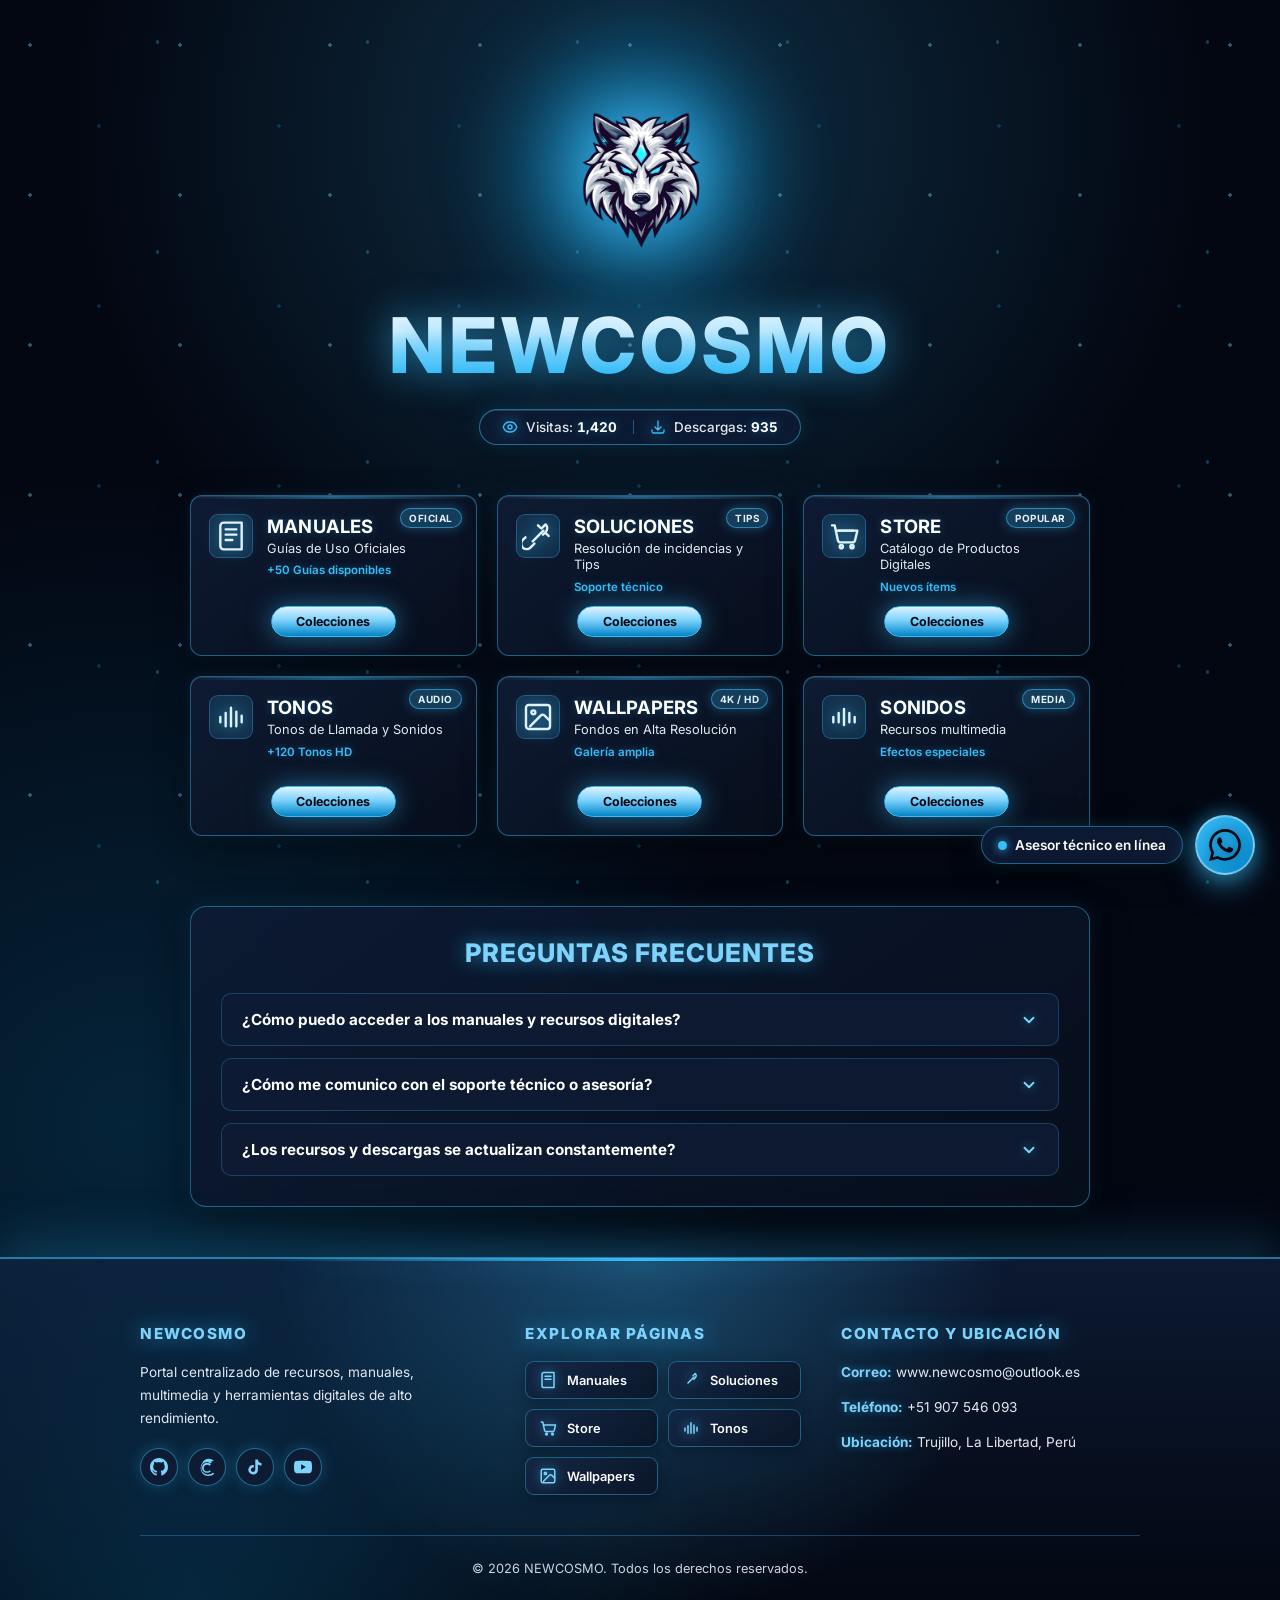
==== commit c1154808: "Update index.html" ====
--- a/index.html
+++ b/index.html
@@ -1,432 +1,1048 @@
 <!DOCTYPE html>
 <html lang="es">
 <head>
-<meta charset="UTF-8">
-<meta name="viewport" content="width=device-width, initial-scale=1.0">
-<meta name="theme-color" content="#050914">
-<meta name="description" content="NEWCOSMO — portal premium de recursos digitales, manuales, soluciones, audio, wallpapers y herramientas.">
-<title>NEWCOSMO | Portal Premium</title>
-<link rel="preconnect" href="https://fonts.googleapis.com">
-<link rel="preconnect" href="https://fonts.gstatic.com" crossorigin>
-<link href="https://fonts.googleapis.com/css2?family=Inter:wght@300;400;500;600;700;800;900&display=swap" rel="stylesheet">
-<style>
-:root {
-  --bg:#03050b; --panel:rgba(9,16,31,.68); --panel2:rgba(12,22,42,.82);
-  --line:rgba(125,211,252,.18); --line2:rgba(56,189,248,.5);
-  --text:#f8fbff; --muted:#9fb1c8; --cyan:#38bdf8; --blue:#0284c7;
-  --shadow:0 25px 80px rgba(0,0,0,.45); --radius:24px;
-}
-*{box-sizing:border-box;margin:0;padding:0}
+    <meta charset="UTF-8">
+    <meta name="viewport" content="width=device-width, initial-scale=1.0">
+    <title>NEWCOSMO | Portal Oficial</title>
+    <link href="https://fonts.googleapis.com/css2?family=Inter:wght@300;400;500;600;700;800&display=swap" rel="stylesheet">
+    <style>
+*{margin:0;padding:0;box-sizing:border-box}
+
 html{scroll-behavior:smooth}
-body{font-family:Inter,system-ui,sans-serif;background:
-radial-gradient(circle at 50% -10%,rgba(14,165,233,.24),transparent 38%),
-radial-gradient(circle at 0 45%,rgba(56,189,248,.10),transparent 32%),
-radial-gradient(circle at 100% 70%,rgba(37,99,235,.12),transparent 35%),var(--bg);
-color:var(--text);min-height:100vh;overflow-x:hidden}
-body::before{content:"";position:fixed;inset:0;pointer-events:none;opacity:.32;background-image:radial-gradient(circle,rgba(186,230,253,.8) 1px,transparent 1.5px);background-size:130px 130px;mask-image:linear-gradient(to bottom,#000,transparent 85%)}
-a{color:inherit}
-button,input{font:inherit}
-#progress{position:fixed;top:0;left:0;width:0;height:3px;background:linear-gradient(90deg,#7dd3fc,#0ea5e9,#2563eb);z-index:10000;box-shadow:0 0 20px var(--cyan)}
-#splash-screen{position:fixed;inset:0;background:#02040a;display:grid;place-items:center;z-index:9999;transition:.6s}
-#splash-screen.fade-out{opacity:0;visibility:hidden}
-.splash{text-align:center}
-.splash-logo{width:150px;filter:drop-shadow(0 0 45px rgba(56,189,248,.9));animation:float 2s ease-in-out infinite}
-.loader{width:180px;height:3px;border-radius:99px;background:#122035;overflow:hidden;margin:28px auto 0}
-.loader i{display:block;width:55%;height:100%;background:linear-gradient(90deg,transparent,var(--cyan),transparent);animation:load 1.1s infinite}
-@keyframes load{from{transform:translateX(-130%)}to{transform:translateX(250%)}}
-@keyframes float{50%{transform:translateY(-8px) scale(1.02)}}
-header{position:relative;min-height:780px;display:flex;align-items:center;justify-content:center;padding:120px 20px 80px;overflow:hidden}
-.orbit,.orbit::before,.orbit::after{position:absolute;border:1px solid rgba(56,189,248,.12);border-radius:50%;content:"";pointer-events:none}
-.orbit{width:780px;height:780px;transform:rotate(-22deg)}
-.orbit::before{inset:80px}
-.orbit::after{inset:180px}
-.hero{position:relative;z-index:2;max-width:1000px;text-align:center}
-.status{display:inline-flex;align-items:center;gap:9px;padding:8px 14px;border:1px solid var(--line2);background:rgba(8,20,38,.62);backdrop-filter:blur(15px);border-radius:999px;color:#c8eeff;font-size:.72rem;font-weight:700;letter-spacing:.12em;text-transform:uppercase;box-shadow:0 0 30px rgba(56,189,248,.10)}
-.status b{width:7px;height:7px;border-radius:50%;background:#22d3ee;box-shadow:0 0 15px #22d3ee}
-.logo{width:min(260px,55vw);margin:28px auto 4px;display:block;filter:drop-shadow(0 0 45px rgba(56,189,248,.72));animation:float 4s ease-in-out infinite}
-h1{font-size:clamp(3.5rem,10vw,7.5rem);line-height:.9;font-weight:900;letter-spacing:.07em;background:linear-gradient(180deg,#fff 0,#dff7ff 35%,#7dd3fc 65%,#0284c7 100%);-webkit-background-clip:text;color:transparent;text-shadow:0 0 60px rgba(56,189,248,.2)}
-.hero h2{margin:22px 0 12px;font-size:clamp(1.2rem,3vw,2rem);font-weight:700}
-.hero p{max-width:720px;margin:auto;color:var(--muted);line-height:1.75;font-size:1rem}
-.hero-actions{display:flex;justify-content:center;gap:12px;flex-wrap:wrap;margin:30px 0}
-.btn{display:inline-flex;align-items:center;justify-content:center;gap:9px;padding:13px 20px;border-radius:14px;text-decoration:none;font-size:.85rem;font-weight:800;transition:.25s}
-.btn-primary{background:linear-gradient(135deg,#e0f7ff,#38bdf8 55%,#0284c7);color:#02101b;box-shadow:0 12px 35px rgba(56,189,248,.28)}
-.btn-secondary{border:1px solid var(--line2);background:rgba(9,18,34,.65);backdrop-filter:blur(14px)}
-.btn:hover{transform:translateY(-3px);box-shadow:0 18px 40px rgba(56,189,248,.25)}
-.live-counter-bar{display:inline-flex;align-items:center;gap:18px;padding:10px 16px;border:1px solid var(--line);background:rgba(7,14,27,.65);backdrop-filter:blur(16px);border-radius:999px}
-.counter-item{display:flex;gap:7px;align-items:center;color:#b8c8da;font-size:.76rem}
-.counter-item strong{color:#fff;font-variant-numeric:tabular-nums}
-.counter-divider{width:1px;height:14px;background:var(--line)}
-nav{position:sticky;top:14px;z-index:1000;width:min(1100px,calc(100% - 28px));margin:-35px auto 0;padding:10px;border:1px solid var(--line);border-radius:18px;background:rgba(5,10,20,.72);backdrop-filter:blur(22px);box-shadow:var(--shadow)}
-.nav-inner{display:flex;align-items:center;justify-content:space-between;gap:12px}
-.nav-brand{display:flex;align-items:center;gap:9px;text-decoration:none;font-weight:900;letter-spacing:.08em;font-size:.82rem}
-.nav-brand img{width:30px;height:30px;object-fit:contain;filter:drop-shadow(0 0 10px rgba(56,189,248,.7))}
-.nav-links{display:flex;gap:4px;flex-wrap:wrap;justify-content:flex-end}
-.nav-links a{text-decoration:none;color:#a9bbcf;font-size:.72rem;font-weight:700;padding:9px 11px;border-radius:10px;transition:.2s}
-.nav-links a:hover{color:#fff;background:rgba(56,189,248,.10)}
-section{width:min(1120px,calc(100% - 28px));margin:0 auto}
-.section-head{display:flex;justify-content:space-between;align-items:end;gap:20px;margin:100px 0 24px}
-.kicker{color:#67d8ff;font-size:.68rem;font-weight:800;letter-spacing:.18em;text-transform:uppercase}
-.section-head h2{font-size:clamp(1.8rem,4vw,3rem);margin-top:8px}
-.section-head p{max-width:520px;color:var(--muted);font-size:.86rem;line-height:1.65}
-.searchbar{display:flex;gap:10px;margin-bottom:18px}
-.searchbar input{width:100%;padding:14px 16px;border-radius:15px;border:1px solid var(--line);background:rgba(6,13,25,.72);color:#fff;outline:none;backdrop-filter:blur(12px)}
-.searchbar input:focus{border-color:var(--line2);box-shadow:0 0 0 4px rgba(56,189,248,.07)}
-.filters{display:flex;gap:8px;flex-wrap:wrap;margin-bottom:22px}
-.filter{border:1px solid var(--line);background:rgba(7,14,27,.65);color:#9fb1c8;padding:8px 12px;border-radius:999px;cursor:pointer;font-size:.7rem;font-weight:800}
-.filter.active,.filter:hover{color:#03111b;background:#7dd3fc;border-color:#7dd3fc}
-.resource-grid{display:grid;grid-template-columns:repeat(3,1fr);gap:16px}
-.resource-card{position:relative;min-height:225px;padding:22px;border:1px solid var(--line);border-radius:var(--radius);background:linear-gradient(145deg,rgba(14,27,49,.76),rgba(5,10,20,.86));text-decoration:none;overflow:hidden;box-shadow:0 15px 50px rgba(0,0,0,.25);transition:transform .18s ease,border-color .25s,box-shadow .25s;transform-style:preserve-3d}
-.resource-card::before{content:"";position:absolute;inset:0;background:radial-gradient(280px circle at var(--mx,50%) var(--my,50%),rgba(56,189,248,.16),transparent 45%);opacity:0;transition:.25s}
-.resource-card:hover{border-color:rgba(125,211,252,.6);box-shadow:0 25px 70px rgba(0,0,0,.45),0 0 35px rgba(56,189,248,.10)}
-.resource-card:hover::before{opacity:1}
-.card-glow{position:absolute;width:90px;height:90px;right:-25px;bottom:-25px;border-radius:50%;background:rgba(56,189,248,.12);filter:blur(20px)}
-.card-badge{position:absolute;top:17px;right:17px;padding:5px 9px;border-radius:999px;background:rgba(56,189,248,.10);border:1px solid rgba(56,189,248,.3);color:#9ee7ff;font-size:.58rem;font-weight:800;letter-spacing:.08em}
-.card-top{display:flex;gap:15px;position:relative;z-index:1}
-.icon-box{width:50px;height:50px;flex:0 0 50px;border-radius:15px;display:grid;place-items:center;border:1px solid rgba(56,189,248,.25);background:linear-gradient(145deg,rgba(56,189,248,.15),rgba(2,132,199,.04));box-shadow:inset 0 1px rgba(255,255,255,.08)}
-.icon-box svg{width:27px;height:27px;stroke:#bceeff;stroke-width:1.7;stroke-linecap:round;stroke-linejoin:round;filter:drop-shadow(0 0 8px rgba(56,189,248,.55))}
-.eyebrow{font-size:.55rem;color:#6b8aa5;font-weight:800;letter-spacing:.13em;margin-bottom:5px}
-.resource-card h3{font-size:1.15rem;margin-bottom:5px}
-.resource-card p{font-size:.78rem;color:var(--muted);line-height:1.5}
-.card-bottom{position:absolute;left:22px;right:22px;bottom:19px;display:flex;justify-content:space-between;align-items:center;color:#67d8ff;font-size:.7rem;font-weight:800}
-.arrow{font-size:1.2rem;transition:.2s}
-.resource-card:hover .arrow{transform:translate(4px,-4px)}
-.stats{display:grid;grid-template-columns:repeat(4,1fr);gap:12px}
-.stat{padding:22px;border:1px solid var(--line);border-radius:18px;background:rgba(8,16,30,.62);text-align:center}
-.stat strong{display:block;font-size:1.8rem;background:linear-gradient(180deg,#fff,#67d8ff);-webkit-background-clip:text;color:transparent}
-.stat span{display:block;color:#7f95ad;font-size:.67rem;font-weight:700;text-transform:uppercase;letter-spacing:.08em;margin-top:5px}
-.featured{display:grid;grid-template-columns:1.35fr .65fr;gap:16px}
-.feature{padding:28px;border-radius:24px;border:1px solid var(--line);background:linear-gradient(135deg,rgba(13,31,54,.82),rgba(5,10,20,.88));min-height:240px;position:relative;overflow:hidden}
-.feature::after{content:"";position:absolute;width:280px;height:280px;right:-90px;top:-100px;border-radius:50%;background:rgba(56,189,248,.10);filter:blur(8px)}
-.feature h3{font-size:1.45rem;margin:12px 0 8px;position:relative;z-index:1}
-.feature p{color:var(--muted);line-height:1.65;font-size:.82rem;max-width:650px;position:relative;z-index:1}
-.mini-list{display:grid;gap:10px;margin-top:22px;position:relative;z-index:1}
-.mini{display:flex;justify-content:space-between;align-items:center;padding:12px 14px;border-radius:13px;background:rgba(255,255,255,.035);border:1px solid rgba(125,211,252,.09);font-size:.72rem}
-.mini span:last-child{color:#67d8ff;font-weight:800}
-.faq{display:grid;gap:10px}
-.faq-item{border:1px solid var(--line);border-radius:17px;background:rgba(7,14,27,.68);overflow:hidden}
-.faq-question{width:100%;display:flex;justify-content:space-between;align-items:center;padding:18px 20px;border:0;background:transparent;color:#fff;text-align:left;font-weight:800;font-size:.82rem;cursor:pointer}
-.faq-question span:last-child{color:#67d8ff;font-size:1.1rem;transition:.2s}
-.faq-item.active .faq-question span:last-child{transform:rotate(45deg)}
-.faq-answer{max-height:0;overflow:hidden;color:var(--muted);font-size:.78rem;line-height:1.7;padding:0 20px;transition:max-height .3s,padding .3s}
-.faq-item.active .faq-answer{max-height:180px;padding:0 20px 18px}
-.cta{margin:100px auto 70px;padding:45px 28px;text-align:center;border:1px solid var(--line2);border-radius:28px;background:radial-gradient(circle at 50% 0,rgba(56,189,248,.18),transparent 55%),rgba(7,15,29,.76);box-shadow:0 25px 80px rgba(0,0,0,.35)}
-.cta h2{font-size:clamp(1.8rem,4vw,3rem);margin-bottom:10px}
-.cta p{color:var(--muted);max-width:600px;margin:0 auto 22px;line-height:1.65;font-size:.85rem}
-footer{border-top:1px solid var(--line);background:linear-gradient(180deg,rgba(9,17,32,.75),#02040a);padding:55px 20px 25px}
-.footer-content{width:min(1120px,100%);margin:auto;display:grid;grid-template-columns:1.4fr 1fr 1fr;gap:45px}
-.footer-col h4{font-size:.75rem;letter-spacing:.14em;text-transform:uppercase;color:#67d8ff;margin-bottom:15px}
-.footer-col p{color:#8fa3ba;font-size:.75rem;line-height:1.7}
-.footer-links{display:grid;gap:7px}
-.footer-link{display:flex;justify-content:space-between;text-decoration:none;color:#9fb1c8;font-size:.74rem;padding:8px 0;border-bottom:1px solid rgba(255,255,255,.04)}
-.footer-link:hover{color:#fff}
-.socials{display:flex;gap:9px;margin-top:18px}
-.social{width:38px;height:38px;border:1px solid var(--line);border-radius:12px;display:grid;place-items:center;text-decoration:none;font-size:.72rem;font-weight:900;background:rgba(255,255,255,.03);transition:.2s}
-.social:hover{transform:translateY(-3px);border-color:var(--line2);box-shadow:0 10px 25px rgba(56,189,248,.16)}
-.footer-bottom{width:min(1120px,100%);margin:35px auto 0;padding-top:20px;border-top:1px solid rgba(255,255,255,.06);display:flex;justify-content:space-between;gap:15px;color:#60758e;font-size:.65rem}
-.floating-container{position:fixed;right:24px;bottom:24px;z-index:900;display:flex;align-items:center;gap:10px}
-.whatsapp-badge{padding:10px 14px;border:1px solid var(--line);background:rgba(5,12,24,.82);backdrop-filter:blur(15px);border-radius:999px;font-size:.7rem;font-weight:700;color:#d9f7ff}
-.whatsapp-badge .dot{display:inline-block;width:7px;height:7px;background:#22d3ee;border-radius:50%;margin-right:7px;box-shadow:0 0 12px #22d3ee}
-.floating-whatsapp{width:58px;height:58px;border-radius:18px;display:grid;place-items:center;text-decoration:none;background:linear-gradient(135deg,#67e8f9,#0284c7);color:#02101b;border:1px solid rgba(255,255,255,.35);box-shadow:0 15px 40px rgba(56,189,248,.3);transition:.25s}
-.floating-whatsapp:hover{transform:translateY(-4px) scale(1.04);box-shadow:0 20px 50px rgba(56,189,248,.45)}
-.floating-whatsapp svg{width:28px;height:28px;fill:currentColor}
-.reveal{opacity:0;transform:translateY(24px);transition:opacity .7s ease,transform .7s ease}
-.reveal.visible{opacity:1;transform:none}
-.no-results{display:none;padding:30px;text-align:center;color:var(--muted);border:1px dashed var(--line);border-radius:18px}
-@media(max-width:850px){
-  header{min-height:700px;padding-top:100px} .orbit{width:600px;height:600px}
-  .resource-grid{grid-template-columns:repeat(2,1fr)} .featured{grid-template-columns:1fr}
-  .stats{grid-template-columns:repeat(2,1fr)} .footer-content{grid-template-columns:1fr 1fr}
-}
-@media(max-width:620px){
-  header{min-height:650px} nav{top:8px} .nav-inner{align-items:flex-start}
-  .nav-links{display:none} .resource-grid{grid-template-columns:1fr}
-  .section-head{margin-top:70px;display:block} .section-head p{margin-top:10px}
-  .stats{grid-template-columns:1fr 1fr} .footer-content{grid-template-columns:1fr}
-  .footer-bottom{display:block;line-height:1.8} .live-counter-bar{flex-direction:column;border-radius:16px;gap:7px}
-  .counter-divider{display:none} .whatsapp-badge{display:none} .floating-container{right:18px;bottom:18px}
-}
-@media(prefers-reduced-motion:reduce){*,*::before,*::after{scroll-behavior:auto!important;animation:none!important;transition:none!important}}
+
+body{
+    font-family:'Inter',sans-serif;
+    background:
+      radial-gradient(circle at 50% 8%, rgba(56,189,248,.22), transparent 35%),
+      radial-gradient(circle at 10% 70%, rgba(14,165,233,.18), transparent 40%),
+      #030712;
+    color:#f8fafc;
+    min-height:100vh;
+    overflow-x:hidden;
+}
+
+body::before{
+    content:"";
+    position:fixed;
+    inset:0;
+    pointer-events:none;
+    opacity:.5;
+    background-image:
+      radial-gradient(circle at 20% 30%, rgba(125,211,252,.8) 0 1.5px, transparent 2px),
+      radial-gradient(circle at 75% 20%, rgba(56,189,248,.6) 0 1.5px, transparent 2px),
+      radial-gradient(circle at 55% 70%, rgba(14,165,233,.5) 0 1.5px, transparent 2px);
+    background-size:150px 150px,210px 210px,180px 180px;
+}
+
+/* ==========================================================
+   SPLASH DE CARGA INICIAL
+   ========================================================== */
+#splash-screen {
+    position: fixed;
+    inset: 0;
+    background: #030712;
+    z-index: 9999;
+    display: flex;
+    flex-direction: column;
+    align-items: center;
+    justify-content: center;
+    transition: opacity 0.5s ease, visibility 0.5s ease;
+}
+
+#splash-screen.fade-out {
+    opacity: 0;
+    visibility: hidden;
+}
+
+.splash-logo-container {
+    position: relative;
+    display: flex;
+    align-items: center;
+    justify-content: center;
+    margin-bottom: 24px;
+}
+
+.splash-logo-container::after {
+    content: '';
+    position: absolute;
+    width: 260px;
+    height: 260px;
+    border-radius: 50%;
+    background: radial-gradient(circle, rgba(56,189,248,.8) 0%, rgba(14,165,233,.35) 45%, transparent 75%);
+    filter: blur(25px);
+    z-index: -1;
+}
+
+.splash-logo {
+    width: 180px;
+    height: 180px;
+    object-fit: contain;
+    filter: drop-shadow(0 0 30px rgba(56,189,248,.9));
+    animation: pulseSplash 1.5s ease-in-out infinite alternate;
+}
+
+@keyframes pulseSplash {
+    0% { transform: scale(0.95); filter: drop-shadow(0 0 20px rgba(56,189,248,.6)); }
+    100% { transform: scale(1.05); filter: drop-shadow(0 0 40px rgba(56,189,248,1)); }
+}
+
+.splash-loader {
+    width: 140px;
+    height: 3px;
+    background: rgba(255, 255, 255, 0.1);
+    border-radius: 999px;
+    overflow: hidden;
+    position: relative;
+}
+
+.splash-loader::before {
+    content: '';
+    position: absolute;
+    top: 0;
+    left: -100%;
+    width: 100%;
+    height: 100%;
+    background: linear-gradient(90deg, transparent, #38bdf8, transparent);
+    animation: loadingBar 1.2s infinite linear;
+}
+
+@keyframes loadingBar {
+    0% { left: -100%; }
+    100% { left: 100%; }
+}
+
+main{position:relative;z-index:1}
+
+header{
+    text-align:center;
+    padding:56px 20px 30px;
+}
+
+.logo-container{
+    position:relative;
+    display:inline-flex;
+    justify-content:center;
+    align-items:center;
+    margin-bottom:16px;
+}
+
+.logo-container::after{
+    content:'';
+    position:absolute;
+    width:320px;
+    height:320px;
+    border-radius:50%;
+    background:radial-gradient(circle,
+      rgba(56,189,248,.8) 0%,
+      rgba(14,165,233,.35) 40%,
+      transparent 75%);
+    filter:blur(30px);
+    z-index:-1;
+}
+
+.logo-img{
+    width:230px;
+    height:230px;
+    object-fit:contain;
+    filter:drop-shadow(0 0 35px rgba(56,189,248,.9));
+    animation:floatLogo 4s ease-in-out infinite;
+}
+
+@keyframes floatLogo{
+    0%,100%{transform:translateY(0)}
+    50%{transform:translateY(-8px)}
+}
+
+h1{
+    font-size:clamp(3rem, 7vw, 4.8rem);
+    line-height:1;
+    font-weight:800;
+    letter-spacing:4px;
+    margin:6px 0 16px;
+    background:linear-gradient(180deg,#ffffff 0%,#f0f9ff 30%,#7dd3fc 60%,#38bdf8 85%,#0284c7 100%);
+    -webkit-background-clip:text;
+    background-clip:text;
+    -webkit-text-fill-color:transparent;
+    text-shadow:0 0 40px rgba(56,189,248,.65);
+}
+
+/* ==========================================================
+   BARRA DE CONTADORES EN VIVO
+   ========================================================== */
+.live-counter-bar {
+    display: inline-flex;
+    align-items: center;
+    gap: 16px;
+    margin-top: 8px;
+    padding: 9px 22px;
+    background: rgba(13, 27, 52, 0.9);
+    border: 1px solid rgba(56, 189, 248, 0.5);
+    border-radius: 999px;
+    backdrop-filter: blur(12px);
+    box-shadow: 0 8px 30px rgba(0, 0, 0, 0.4), inset 0 1px 0 rgba(255, 255, 255, 0.15), 0 0 20px rgba(56,189,248,.2);
+}
+
+.counter-item {
+    display: flex;
+    align-items: center;
+    gap: 8px;
+    color: #e2e8f0;
+    font-size: 0.84rem;
+    font-weight: 500;
+}
+
+.counter-item svg {
+    width: 16px;
+    height: 16px;
+    stroke: #38bdf8;
+    filter: drop-shadow(0 0 8px rgba(56,189,248,.9));
+}
+
+.counter-item strong {
+    color: #ffffff;
+    font-weight: 700;
+    font-variant-numeric: tabular-nums;
+    text-shadow: 0 0 10px rgba(56,189,248,.4);
+}
+
+.counter-divider {
+    width: 1px;
+    height: 14px;
+    background: rgba(56, 189, 248, 0.4);
+}
+
+/* ==========================================================
+   GRID DE TARJETAS
+   ========================================================== */
+.grid-container{
+    width:min(100% - 40px, 900px);
+    margin:0 auto;
+    padding:20px 0 40px;
+    display:grid;
+    grid-template-columns:repeat(3,minmax(0,1fr));
+    gap:20px;
+}
+
+.card{
+    min-height:160px;
+    padding:18px;
+    border:1px solid rgba(56,189,248,.45);
+    border-radius:12px;
+    background:linear-gradient(145deg,rgba(15,28,52,0.95),rgba(7,14,28,0.95));
+    box-shadow:inset 0 1px 0 rgba(255,255,255,.1), 0 12px 35px rgba(0,0,0,.35), 0 0 15px rgba(56,189,248,.1);
+    text-decoration:none;
+    color:inherit;
+    display:flex;
+    flex-direction:column;
+    justify-content:space-between;
+    position:relative;
+    overflow:hidden;
+    transition:transform .25s ease,border-color .25s ease,box-shadow .25s ease;
+}
+
+.card::before{
+    content:'';
+    position:absolute;
+    top:0;
+    left:0;
+    width:100%;
+    height:3px;
+    background:linear-gradient(90deg,transparent,#38bdf8,transparent);
+    opacity:0.4;
+    transition:opacity .25s ease, height .25s ease;
+}
+
+.card:hover{
+    transform:translateY(-5px);
+    border-color:rgba(56,189,248,1);
+    box-shadow:0 18px 40px rgba(0,0,0,.5), 0 0 30px rgba(56,189,248,.35);
+}
+
+.card:hover::before{opacity:1; height:4px;}
+
+.card-badge {
+    position: absolute;
+    top: 12px;
+    right: 14px;
+    background: rgba(56, 189, 248, 0.25);
+    border: 1px solid rgba(56, 189, 248, 0.6);
+    color: #e0f2fe;
+    font-size: 0.62rem;
+    font-weight: 700;
+    padding: 3px 8px;
+    border-radius: 999px;
+    text-transform: uppercase;
+    letter-spacing: 0.5px;
+    box-shadow: 0 0 12px rgba(56, 189, 248, 0.35);
+}
+
+.card-top{
+    display:flex;
+    align-items:flex-start;
+    gap:14px;
+}
+
+.icon-box{
+    flex:0 0 44px;
+    width:44px;
+    height:44px;
+    display:flex;
+    align-items:center;
+    justify-content:center;
+    border-radius:9px;
+    background:rgba(56,189,248,.15);
+    border: 1px solid rgba(56,189,248,.3);
+}
+
+.icon-box svg{
+    width:32px;
+    height:32px;
+    stroke:#e0f2fe;
+    filter:drop-shadow(0 0 8px rgba(56,189,248,.8));
+}
+
+.card:hover .icon-box svg{
+    stroke:#38bdf8;
+    filter:drop-shadow(0 0 12px rgba(56,189,248,1));
+}
+
+.card h3{
+    color:#ffffff;
+    font-size:1.15rem;
+    font-weight:700;
+    letter-spacing:.2px;
+    margin:1px 0 4px;
+    text-shadow: 0 0 10px rgba(56,189,248,.3);
+}
+
+.card p{
+    color:#e2e8f0;
+    font-size:.8rem;
+    line-height:1.3;
+    margin:0;
+}
+
+.card-meta {
+    display: block;
+    color: #38bdf8;
+    font-size: 0.72rem;
+    font-weight: 600;
+    margin-top: 6px;
+    text-shadow: 0 0 8px rgba(56,189,248,.4);
+}
+
+.card-btn{
+    align-self:center;
+    min-width:125px;
+    margin-top:12px;
+    padding:7px 18px;
+    border-radius:999px;
+    border:1px solid rgba(56,189,248,1);
+    background:linear-gradient(180deg,#e0f2fe 0%,#7dd3fc 45%,#0284c7 100%);
+    color:#030712;
+    font-size:.78rem;
+    font-weight:700;
+    text-align:center;
+    box-shadow:0 0 25px rgba(56,189,248,.5);
+    transition:transform .2s ease,box-shadow .2s ease;
+}
+
+.card:hover .card-btn{
+    transform:scale(1.03);
+    box-shadow:0 0 35px rgba(56,189,248,.8);
+}
+
+/* ==========================================================
+   SECCIÓN DE PREGUNTAS FRECUENTES (FAQ)
+   ========================================================== */
+.faq-section {
+    width: min(100% - 40px, 900px);
+    margin: 30px auto 50px;
+    padding: 30px;
+    background: linear-gradient(145deg, rgba(13, 27, 52, 0.92), rgba(7, 14, 28, 0.95));
+    border: 1px solid rgba(56, 189, 248, 0.45);
+    border-radius: 16px;
+    box-shadow: 0 15px 40px rgba(0,0,0,0.45), 0 0 20px rgba(56,189,248,.12);
+}
+
+.faq-section h2 {
+    color: #7dd3fc;
+    font-size: 1.6rem;
+    font-weight: 800;
+    text-align: center;
+    margin-bottom: 25px;
+    text-transform: uppercase;
+    letter-spacing: 1px;
+    text-shadow: 0 0 20px rgba(56,189,248,.7);
+}
+
+.faq-container {
+    display: flex;
+    flex-direction: column;
+    gap: 12px;
+}
+
+.faq-item {
+    background: rgba(15, 28, 52, 0.85);
+    border: 1px solid rgba(56, 189, 248, 0.25);
+    border-radius: 10px;
+    overflow: hidden;
+    transition: border-color 0.25s ease;
+}
+
+.faq-item:hover {
+    border-color: rgba(56, 189, 248, 0.8);
+    box-shadow: 0 0 15px rgba(56,189,248,.2);
+}
+
+.faq-question {
+    width: 100%;
+    padding: 16px 20px;
+    background: none;
+    border: none;
+    color: #ffffff;
+    font-size: 0.95rem;
+    font-weight: 700;
+    text-align: left;
+    display: flex;
+    justify-content: space-between;
+    align-items: center;
+    cursor: pointer;
+    font-family: 'Inter', sans-serif;
+}
+
+.faq-question svg {
+    width: 18px;
+    height: 18px;
+    stroke: #7dd3fc;
+    filter: drop-shadow(0 0 6px rgba(56,189,248,.8));
+    flex-shrink: 0;
+    transition: transform 0.3s ease;
+}
+
+.faq-item.active .faq-question svg {
+    transform: rotate(180deg);
+}
+
+.faq-answer {
+    max-height: 0;
+    overflow: hidden;
+    transition: max-height 0.3s ease, padding 0.3s ease;
+    padding: 0 20px;
+    color: #e2e8f0;
+    font-size: 0.88rem;
+    line-height: 1.6;
+}
+
+.faq-item.active .faq-answer {
+    max-height: 200px;
+    padding: 0 20px 16px 20px;
+}
+
+/* ==========================================================
+   FOOTER PRO
+   ========================================================== */
+footer{
+    position:relative;
+    z-index:1;
+    background:
+      radial-gradient(circle at 50% 0%, rgba(56,189,248,.3), transparent 50%),
+      radial-gradient(circle at 15% 100%, rgba(14,165,233,.2), transparent 45%),
+      linear-gradient(180deg, rgba(13,27,52,0.95), #030712);
+    border-top:2px solid rgba(56,189,248,.6);
+    box-shadow: 0 -20px 45px rgba(56,189,248,.18);
+    padding:65px 20px 30px;
+    margin-top:50px;
+}
+
+footer::before {
+    content: '';
+    position: absolute;
+    top: -1px;
+    left: 20%;
+    right: 20%;
+    height: 3px;
+    background: linear-gradient(90deg, transparent, #38bdf8, transparent);
+    filter: drop-shadow(0 0 15px #38bdf8);
+}
+
+.footer-content{
+    width:min(100%, 1000px);
+    margin:0 auto;
+    display:grid;
+    grid-template-columns: 1.5fr 1.2fr 1.3fr;
+    gap:40px;
+    padding-bottom:40px;
+}
+
+.footer-col h4{
+    color:#7dd3fc;
+    font-size:.95rem;
+    font-weight:800;
+    letter-spacing:1.5px;
+    margin-bottom:18px;
+    text-transform:uppercase;
+    text-shadow: 0 0 20px rgba(56,189,248,.7);
+}
+
+.footer-col p{
+    color:#e2e8f0;
+    font-size:.85rem;
+    line-height:1.7;
+    margin-bottom:12px;
+}
+
+.footer-col p strong {
+    color: #7dd3fc;
+    text-shadow: 0 0 8px rgba(56,189,248,.5);
+}
+
+.footer-pages-grid {
+    display: grid;
+    grid-template-columns: repeat(2, 1fr);
+    gap: 10px;
+    margin-top: 5px;
+}
+
+.footer-page-card {
+    display: flex;
+    align-items: center;
+    gap: 10px;
+    padding: 9px 13px;
+    background: linear-gradient(145deg, rgba(20, 38, 68, 0.9), rgba(10, 20, 38, 0.9));
+    border: 1px solid rgba(56, 189, 248, 0.4);
+    border-radius: 9px;
+    color: #f8fafc;
+    text-decoration: none;
+    font-size: 0.8rem;
+    font-weight: 600;
+    transition: all 0.25s ease;
+    box-shadow: 0 4px 15px rgba(0,0,0,0.3);
+}
+
+.footer-page-card svg {
+    width: 18px;
+    height: 18px;
+    stroke: #7dd3fc;
+    filter: drop-shadow(0 0 6px rgba(56,189,248,.8));
+    flex-shrink: 0;
+    transition: transform 0.2s ease;
+}
+
+.footer-page-card:hover {
+    background: linear-gradient(145deg, rgba(56, 189, 248, 0.35), rgba(15, 28, 52, 0.95));
+    border-color: #38bdf8;
+    color: #fff;
+    transform: translateY(-3px);
+    box-shadow: 0 6px 25px rgba(56, 189, 248, 0.45);
+}
+
+.footer-page-card:hover svg {
+    transform: scale(1.15);
+}
+
+.footer-socials{
+    display: flex;
+    flex-wrap: wrap;
+    gap: 10px;
+    margin-top: 18px;
+}
+
+.social-icon {
+    width: 38px;
+    height: 38px;
+    border-radius: 50%;
+    background: rgba(15, 28, 52, 0.9);
+    border: 1px solid rgba(56, 189, 248, 0.5);
+    display: flex;
+    align-items: center;
+    justify-content: center;
+    color: #7dd3fc;
+    text-decoration: none;
+    transition: all 0.25s ease;
+    box-shadow: 0 0 15px rgba(56,189,248,.25);
+}
+
+.social-icon:hover {
+    background: #38bdf8;
+    border-color: #38bdf8;
+    color: #030712;
+    transform: translateY(-4px);
+    box-shadow: 0 0 30px rgba(56, 189, 248, 0.9);
+}
+
+.social-icon svg {
+    width: 18px;
+    height: 18px;
+    fill: currentColor;
+}
+
+.social-icon[aria-label="OnlyFans"]:hover {
+    background: #00aff0; border-color: #00aff0; color: #fff; box-shadow: 0 0 30px rgba(0, 175, 240, 0.9);
+}
+.social-icon[aria-label="TikTok"]:hover {
+    background: #ff0050; border-color: #ff0050; color: #fff; box-shadow: 0 0 30px rgba(255, 0, 80, 0.9);
+}
+.social-icon[aria-label="YouTube"]:hover {
+    background: #ff0000; border-color: #ff0000; color: #fff; box-shadow: 0 0 30px rgba(255, 0, 0, 0.9);
+}
+
+.footer-bottom{
+    width:min(100%, 1000px);
+    margin:0 auto;
+    padding-top:25px;
+    border-top:1px solid rgba(56,189,248,.3);
+    display:flex;
+    justify-content:center;
+    align-items:center;
+    color:#cbd5e1;
+    font-size:.8rem;
+    text-align: center;
+}
+
+/* ==========================================================
+   BOTÓN FLOTANTE WHATSAPP (ESTILO CELESTE DE LA WEB)
+   ========================================================== */
+.floating-container {
+    position: fixed;
+    bottom: 25px;
+    right: 25px;
+    z-index: 99;
+    display: flex;
+    align-items: center;
+    gap: 12px;
+}
+
+.whatsapp-badge {
+    display: flex;
+    align-items: center;
+    gap: 8px;
+    background: rgba(13, 27, 52, 0.95);
+    border: 1px solid rgba(56, 189, 248, 0.45);
+    padding: 10px 16px;
+    border-radius: 999px;
+    color: #f8fafc;
+    font-size: 0.85rem;
+    font-weight: 600;
+    box-shadow: 0 8px 30px rgba(0, 0, 0, 0.5), 0 0 15px rgba(56,189,248,.2);
+    backdrop-filter: blur(8px);
+    pointer-events: none;
+    white-space: nowrap;
+}
+
+.whatsapp-badge .dot {
+    width: 9px;
+    height: 9px;
+    background-color: #38bdf8;
+    border-radius: 50%;
+    box-shadow: 0 0 10px #38bdf8;
+    animation: pulse-celeste 2s infinite;
+}
+
+@keyframes pulse-celeste {
+    0% { transform: scale(0.95); box-shadow: 0 0 0 0 rgba(56, 189, 248, 0.9); }
+    70% { transform: scale(1); box-shadow: 0 0 0 8px rgba(56, 189, 248, 0); }
+    100% { transform: scale(0.95); box-shadow: 0 0 0 0 rgba(56, 189, 248, 0); }
+}
+
+.floating-whatsapp {
+    position: relative;
+    display: flex;
+    align-items: center;
+    justify-content: center;
+    width: 60px;
+    height: 60px;
+    border-radius: 50%;
+    background: linear-gradient(135deg, #38bdf8, #0284c7);
+    color: #030712;
+    text-decoration: none;
+    box-shadow: 0 10px 30px rgba(56, 189, 248, 0.5), 0 0 20px rgba(56, 189, 248, 0.4);
+    transition: all 0.3s cubic-bezier(0.175, 0.885, 0.32, 1.275);
+    border: 2px solid rgba(255, 255, 255, 0.4);
+    flex-shrink: 0;
+}
+
+.floating-whatsapp:hover {
+    transform: scale(1.12) translateY(-3px);
+    box-shadow: 0 15px 40px rgba(56, 189, 248, 0.8), 0 0 30px rgba(56, 189, 248, 0.7);
+    background: linear-gradient(135deg, #7dd3fc, #0ea5e9);
+}
+
+.floating-whatsapp svg {
+    width: 32px;
+    height: 32px;
+    fill: currentColor;
+    filter: drop-shadow(0 0 4px rgba(3, 7, 18, 0.3));
+}
+
+/* ==========================================================
+   RESPONSIVE DESIGN
+   ========================================================== */
+@media(max-width:760px){
+    .grid-container{
+        grid-template-columns:repeat(2,minmax(0,1fr));
+        width:min(100% - 28px,600px);
+        gap:14px;
+    }
+    .footer-content{
+        grid-template-columns: 1fr;
+        gap:30px;
+    }
+}
+
+@media(max-width:520px){
+    header{padding-top:30px}
+    .logo-img{width:160px;height:160px}
+    h1{letter-spacing:2px;margin-bottom:10px}
+    .grid-container{
+        grid-template-columns:1fr;
+        width:calc(100% - 28px);
+    }
+    .card{min-height:150px}
+    .footer-content{
+        grid-template-columns: 1fr;
+        gap:24px;
+    }
+    .whatsapp-badge {
+        display: none;
+    }
+    .floating-container {
+        bottom: 20px;
+        right: 20px;
+    }
+    .live-counter-bar {
+        flex-direction: column;
+        gap: 6px;
+        border-radius: 12px;
+        padding: 8px 14px;
+    }
+    .counter-divider {
+        display: none;
+    }
+}
 </style>
 </head>
 <body>
-<div id="progress"></div>
-<div id="splash-screen"><div class="splash"><img src="logo.png" class="splash-logo" alt="Logo NEWCOSMO"><div class="loader"><i></i></div></div></div>
-
-<header id="inicio">
-  <div class="orbit"></div>
-  <div class="hero">
-    <div class="status"><b></b> Portal digital activo · 24/7</div>
-    <img src="logo.png" class="logo" alt="Logo NEWCOSMO">
-    <h1>NEWCOSMO</h1>
-    <h2>Tu universo digital en un solo lugar.</h2>
-    <p>Explora manuales, soluciones, productos digitales, tonos, wallpapers y recursos multimedia desde una experiencia moderna, rápida y pensada para todos tus dispositivos.</p>
-    <div class="hero-actions">
-      <a class="btn btn-primary" href="#recursos">Explorar recursos <span>↓</span></a>
-      <a class="btn btn-secondary" href="https://wa.me/51907546093" target="_blank" rel="noopener">Hablar con asesor ↗</a>
+
+    <div id="splash-screen">
+        <div class="splash-logo-container">
+            <img src="logo.png" alt="Logo NEWCOSMO" class="splash-logo">
+        </div>
+        <div class="splash-loader"></div>
     </div>
-    <div class="live-counter-bar">
-      <div class="counter-item">◉ Visitas: <strong id="visit-counter">--</strong></div>
-      <div class="counter-divider"></div>
-      <div class="counter-item">⇩ Descargas: <strong id="download-counter">--</strong></div>
+
+    <header>
+        <div class="logo-container">
+            <img src="logo.png" alt="Logo NEWCOSMO" class="logo-img">
+        </div>
+        <h1>NEWCOSMO</h1>
+        
+        <div class="live-counter-bar">
+            <div class="counter-item">
+                <svg xmlns="http://www.w3.org/2000/svg" fill="none" viewBox="0 0 24 24" stroke-width="2">
+                    <path stroke-linecap="round" stroke-linejoin="round" d="M2.036 12.322a1.012 1.012 0 0 1 0-.639C3.423 7.51 7.36 4.5 12 4.5c4.638 0 8.573 3.007 9.963 7.178.07.207.07.431 0 .639C20.577 16.49 16.64 19.5 12 19.5c-4.638 0-8.573-3.007-9.963-7.178Z" />
+                    <path stroke-linecap="round" stroke-linejoin="round" d="M15 12a3 3 0 1 1-6 0 3 3 0 0 1 6 0Z" />
+                </svg>
+                <span>Visitas: <strong id="visit-counter">--</strong></span>
+            </div>
+            <div class="counter-divider"></div>
+            <div class="counter-item">
+                <svg xmlns="http://www.w3.org/2000/svg" fill="none" viewBox="0 0 24 24" stroke-width="2">
+                    <path stroke-linecap="round" stroke-linejoin="round" d="M3 16.5v2.25A2.25 2.25 0 0 0 5.25 21h13.5A2.25 2.25 0 0 0 21 18.75V16.5M16.5 12 12 16.5m0 0L7.5 12m4.5 4.5V3" />
+                </svg>
+                <span>Descargas: <strong id="download-counter">--</strong></span>
+            </div>
+        </div>
+    </header>
+
+    <main class="grid-container">
+
+        <a href="https://newcosmo-peru.github.io/MANUALES/" target="_blank" rel="noopener" class="card">
+            <span class="card-badge">Oficial</span>
+            <div class="card-top">
+                <div class="icon-box">
+                    <svg xmlns="http://www.w3.org/2000/svg" fill="none" viewBox="0 0 24 24" stroke-width="1.8" stroke-linecap="round" stroke-linejoin="round">
+                        <path d="M4 19.5v-15A2.5 2.5 0 0 1 6.5 2H20v20H6.5A2.5 2.5 0 0 1 4 19.5Z"/>
+                        <path d="M8 7h8M8 11h8M8 15h5"/>
+                    </svg>
+                </div>
+                <div>
+                    <h3>MANUALES</h3>
+                    <p>Guías de Uso Oficiales</p>
+                    <span class="card-meta">+50 Guías disponibles</span>
+                </div>
+            </div>
+            <span class="card-btn">Colecciones</span>
+        </a>
+
+        <a href="https://newcosmo-peru.github.io/SOLUCIONES/" target="_blank" rel="noopener" class="card">
+            <span class="card-badge">Tips</span>
+            <div class="card-top">
+                <div class="icon-box">
+                    <svg xmlns="http://www.w3.org/2000/svg" fill="none" viewBox="0 0 24 24" stroke-width="1.8" stroke-linecap="round" stroke-linejoin="round">
+                        <path d="m14.7 6.3 3-3a4 4 0 0 1 0 5.7l-2 2"/>
+                        <path d="m9.3 17.7-3 3a4 4 0 0 1-5.7-5.7l2-2"/>
+                        <path d="m8 16 8-8"/>
+                        <path d="m12 4 2 2M18 10l2 2"/>
+                    </svg>
+                </div>
+                <div>
+                    <h3>SOLUCIONES</h3>
+                    <p>Resolución de incidencias y Tips</p>
+                    <span class="card-meta">Soporte técnico</span>
+                </div>
+            </div>
+            <span class="card-btn">Colecciones</span>
+        </a>
+
+        <a href="https://newcosmo-peru.github.io/STORE/" target="_blank" rel="noopener" class="card">
+            <span class="card-badge">Popular</span>
+            <div class="card-top">
+                <div class="icon-box">
+                    <svg xmlns="http://www.w3.org/2000/svg" fill="none" viewBox="0 0 24 24" stroke-width="1.8" stroke-linecap="round" stroke-linejoin="round">
+                        <path d="M3 4h2l2.4 11.2a2 2 0 0 0 2 1.6h8.9a2 2 0 0 0 2-1.6L22 8H6"/>
+                        <circle cx="10" cy="20" r="1.2"/>
+                        <circle cx="18" cy="20" r="1.2"/>
+                        <path d="M8 8h11"/>
+                    </svg>
+                </div>
+                <div>
+                    <h3>STORE</h3>
+                    <p>Catálogo de Productos Digitales</p>
+                    <span class="card-meta">Nuevos ítems</span>
+                </div>
+            </div>
+            <span class="card-btn">Colecciones</span>
+        </a>
+
+        <a href="https://newcosmo-peru.github.io/TONOS/" target="_blank" rel="noopener" class="card">
+            <span class="card-badge">Audio</span>
+            <div class="card-top">
+                <div class="icon-box">
+                    <svg xmlns="http://www.w3.org/2000/svg" fill="none" viewBox="0 0 24 24" stroke-width="1.8" stroke-linecap="round" stroke-linejoin="round">
+                        <path d="M4 12v4M8 9v10M12 5v14M16 8v11M20 11v5"/>
+                    </svg>
+                </div>
+                <div>
+                    <h3>TONOS</h3>
+                    <p>Tonos de Llamada y Sonidos</p>
+                    <span class="card-meta">+120 Tonos HD</span>
+                </div>
+            </div>
+            <span class="card-btn">Colecciones</span>
+        </a>
+
+        <a href="https://newcosmo-peru.github.io/WALLPAPERS/" target="_blank" rel="noopener" class="card">
+            <span class="card-badge">4K / HD</span>
+            <div class="card-top">
+                <div class="icon-box">
+                    <svg xmlns="http://www.w3.org/2000/svg" fill="none" viewBox="0 0 24 24" stroke-width="1.8" stroke-linecap="round" stroke-linejoin="round">
+                        <rect x="3" y="3" width="18" height="18" rx="2"/>
+                        <circle cx="8.5" cy="8.5" r="1.5"/>
+                        <path d="m21 15-4.2-4.2a1.8 1.8 0 0 0-2.6 0L6 19"/>
+                    </svg>
+                </div>
+                <div>
+                    <h3>WALLPAPERS</h3>
+                    <p>Fondos en Alta Resolución</p>
+                    <span class="card-meta">Galería amplia</span>
+                </div>
+            </div>
+            <span class="card-btn">Colecciones</span>
+        </a>
+
+        <a href="https://newcosmo-peru.github.io/TONOS/" target="_blank" rel="noopener" class="card">
+            <span class="card-badge">Media</span>
+            <div class="card-top">
+                <div class="icon-box">
+                    <svg xmlns="http://www.w3.org/2000/svg" fill="none" viewBox="0 0 24 24" stroke-width="1.8" stroke-linecap="round" stroke-linejoin="round">
+                        <path d="M4 12v4M8 9v7M12 6v12M16 9v7M20 12v4"/>
+                    </svg>
+                </div>
+                <div>
+                    <h3>SONIDOS</h3>
+                    <p>Recursos multimedia</p>
+                    <span class="card-meta">Efectos especiales</span>
+                </div>
+            </div>
+            <span class="card-btn">Colecciones</span>
+        </a>
+
+    </main>
+
+    <section class="faq-section">
+        <h2>Preguntas Frecuentes</h2>
+        <div class="faq-container">
+            <div class="faq-item">
+                <button class="faq-question">
+                    ¿Cómo puedo acceder a los manuales y recursos digitales?
+                    <svg viewBox="0 0 24 24" fill="none" stroke-width="2.5" stroke-linecap="round" stroke-linejoin="round"><path d="m6 9 6 6 6-6"/></svg>
+                </button>
+                <div class="faq-answer">
+                    Puedes hacer clic directamente en cualquiera de las tarjetas principales de nuestra plataforma para abrir el portal correspondiente de forma inmediata.
+                </div>
+            </div>
+
+            <div class="faq-item">
+                <button class="faq-question">
+                    ¿Cómo me comunico con el soporte técnico o asesoría?
+                    <svg viewBox="0 0 24 24" fill="none" stroke-width="2.5" stroke-linecap="round" stroke-linejoin="round"><path d="m6 9 6 6 6-6"/></svg>
+                </button>
+                <div class="faq-answer">
+                    En la esquina inferior derecha encontrarás nuestro botón flotante habilitado con un indicador en línea para contactar con un asesor.
+                </div>
+            </div>
+
+            <div class="faq-item">
+                <button class="faq-question">
+                    ¿Los recursos y descargas se actualizan constantemente?
+                    <svg viewBox="0 0 24 24" fill="none" stroke-width="2.5" stroke-linecap="round" stroke-linejoin="round"><path d="m6 9 6 6 6-6"/></svg>
+                </button>
+                <div class="faq-answer">
+                    Sí, actualizamos periódicamente nuestras colecciones de guías, tonos, fondos de pantalla y herramientas digitales.
+                </div>
+            </div>
+        </div>
+    </section>
+
+    <footer>
+        <div class="footer-content">
+            <div class="footer-col">
+                <h4>NEWCOSMO</h4>
+                <p>Portal centralizado de recursos, manuales, multimedia y herramientas digitales de alto rendimiento.</p>
+                <div class="footer-socials">
+                    <a href="https://github.com/newcosmo-peru" target="_blank" rel="noopener" class="social-icon" aria-label="GitHub">
+                        <svg viewBox="0 0 24 24"><path d="M12 0c-6.626 0-12 5.373-12 12 0 5.302 3.438 9.8 8.207 11.387.599.111.793-.261.793-.577v-2.234c-3.338.726-4.033-1.416-4.033-1.416-.546-1.387-1.333-1.756-1.333-1.756-1.089-.745.083-.729.083-.729 1.205.084 1.839 1.237 1.839 1.237 1.07 1.834 2.807 1.304 3.492.997.107-.775.418-1.305.762-1.604-2.665-.305-5.467-1.334-5.467-5.931 0-1.311.469-2.381 1.236-3.221-.124-.303-.535-1.524.117-3.176 0 0 1.008-.322 3.301 1.23.957-.266 1.983-.399 3.003-.404 1.02.005 2.047.138 3.006.404 2.291-1.552 3.297-1.23 3.297-1.23.653 1.653.242 2.874.118 3.176.77.84 1.235 1.911 1.235 3.221 0 4.609-2.807 5.624-5.479 5.921.43.372.823 1.102.823 2.222v3.293c0 .319.192.694.801.576 4.765-1.589 8.199-6.086 8.199-11.386 0-6.627-5.373-12-12-12z"/></svg>
+                    </a>
+                    <a href="https://onlyfans.com/tu-usuario" target="_blank" rel="noopener" class="social-icon" aria-label="OnlyFans">
+                        <svg viewBox="0 0 24 24"><path d="M15.464 10.518a4.57 4.57 0 0 0-3.376-1.503c-2.484 0-4.5 2.016-4.5 4.5s2.016 4.5 4.5 4.5c1.373 0 2.602-.622 3.42-1.604l1.642 1.198a6.71 6.71 0 0 1-5.062 2.206c-3.728 0-6.75-3.022-6.75-6.75s3.022-6.75 6.75-6.75c2.083 0 3.948.937 5.203 2.417l-1.827 1.286zM21.11 3.551C19.346 1.83 16.924.844 14.25.844c-3.86 0-7.152 2.39-8.49 5.795a10.638 10.638 0 0 0-2.31 6.643c0 5.903 4.784 10.687 10.687 10.687 2.923 0 5.581-1.155 7.527-3.033l-1.52-1.378a8.473 8.473 0 0 1-6.007 2.411C8.243 21.969 4.38 18.106 4.38 13.282c0-2.052.698-3.946 1.867-5.449 1.246-1.585 3.161-2.613 5.303-2.613 1.963 0 3.738.826 5.011 2.155l1.55-1.543a10.495 10.495 0 0 0-1.001-.849z"/></svg>
+                    </a>
+                    <a href="https://tiktok.com/@tu-usuario" target="_blank" rel="noopener" class="social-icon" aria-label="TikTok">
+                        <svg viewBox="0 0 24 24"><path d="M19.59 6.69a4.83 4.83 0 0 1-3.77-4.25V2h-3.45v13.67a2.89 2.89 0 0 1-5.2 1.74 2.89 2.89 0 0 1 2.31-4.64 2.93 2.93 0 0 1 .88.13V9.4a6.84 6.84 0 0 0-1-.05A6.33 6.33 0 0 0 5 20.1a6.34 6.34 0 0 0 10.86-4.43v-7a8.16 8.16 0 0 0 4.77 1.52v-3.4a4.85 4.85 0 0 1-1-.1z"/></svg>
+                    </a>
+                    <a href="https://youtube.com/@tu-canal" target="_blank" rel="noopener" class="social-icon" aria-label="YouTube">
+                        <svg viewBox="0 0 24 24"><path d="M23.498 6.186a3.016 3.016 0 0 0-2.122-2.136C19.505 3.545 12 3.545 12 3.545s-7.505 0-9.377.505A3.017 3.017 0 0 0 .502 6.186C0 8.07 0 12 0 12s0 3.93.502 5.814a3.016 3.016 0 0 0 2.122 2.136c1.871.505 9.376.505 9.376.505s7.505 0 9.377-.505a3.015 3.015 0 0 0 2.122-2.136C24 15.93 24 12 24 12s0-3.93-.502-5.814zM9.545 15.568V8.432L15.818 12l-6.273 3.568z"/></svg>
+                    </a>
+                </div>
+            </div>
+            
+            <div class="footer-col">
+                <h4>Explorar Páginas</h4>
+                <div class="footer-pages-grid">
+                    <a href="https://newcosmo-peru.github.io/MANUALES/" target="_blank" rel="noopener" class="footer-page-card">
+                        <svg viewBox="0 0 24 24" fill="none" stroke-width="2" stroke-linecap="round" stroke-linejoin="round"><path d="M4 19.5v-15A2.5 2.5 0 0 1 6.5 2H20v20H6.5A2.5 2.5 0 0 1 4 19.5Z"/><path d="M8 7h8M8 11h8"/></svg>
+                        Manuales
+                    </a>
+                    <a href="https://newcosmo-peru.github.io/SOLUCIONES/" target="_blank" rel="noopener" class="footer-page-card">
+                        <svg viewBox="0 0 24 24" fill="none" stroke-width="2" stroke-linecap="round" stroke-linejoin="round"><path d="m14.7 6.3 3-3a4 4 0 0 1 0 5.7l-2 2"/><path d="m8 16 8-8"/></svg>
+                        Soluciones
+                    </a>
+                    <a href="https://newcosmo-peru.github.io/STORE/" target="_blank" rel="noopener" class="footer-page-card">
+                        <svg viewBox="0 0 24 24" fill="none" stroke-width="2" stroke-linecap="round" stroke-linejoin="round"><path d="M3 4h2l2.4 11.2a2 2 0 0 0 2 1.6h8.9a2 2 0 0 0 2-1.6L22 8H6"/><circle cx="10" cy="20" r="1.2"/><circle cx="18" cy="20" r="1.2"/></svg>
+                        Store
+                    </a>
+                    <a href="https://newcosmo-peru.github.io/TONOS/" target="_blank" rel="noopener" class="footer-page-card">
+                        <svg viewBox="0 0 24 24" fill="none" stroke-width="2" stroke-linecap="round" stroke-linejoin="round"><path d="M4 12v4M8 9v10M12 5v14M16 8v11M20 11v5"/></svg>
+                        Tonos
+                    </a>
+                    <a href="https://newcosmo-peru.github.io/WALLPAPERS/" target="_blank" rel="noopener" class="footer-page-card">
+                        <svg viewBox="0 0 24 24" fill="none" stroke-width="2" stroke-linecap="round" stroke-linejoin="round"><rect x="3" y="3" width="18" height="18" rx="2"/><circle cx="8.5" cy="8.5" r="1.5"/><path d="m21 15-4.2-4.2a1.8 1.8 0 0 0-2.6 0L6 19"/></svg>
+                        Wallpapers
+                    </a>
+                </div>
+            </div>
+
+            <div class="footer-col">
+                <h4>Contacto y Ubicación</h4>
+                <p><strong>Correo:</strong> www.newcosmo@outlook.es</p>
+                <p><strong>Teléfono:</strong> +51 907 546 093</p>
+                <p><strong>Ubicación:</strong> Trujillo, La Libertad, Perú</p>
+            </div>
+        </div>
+        
+        <div class="footer-bottom">
+            <p>&copy; 2026 NEWCOSMO. Todos los derechos reservados.</p>
+        </div>
+    </footer>
+
+    <div class="floating-container">
+        <div class="whatsapp-badge">
+            <span class="dot"></span>
+            Asesor técnico en línea
+        </div>
+        <a href="https://wa.me/51907546093" target="_blank" rel="noopener" class="floating-whatsapp" aria-label="WhatsApp">
+            <svg xmlns="http://www.w3.org/2000/svg" viewBox="0 0 24 24">
+                <path d="M.057 24l1.687-6.163c-1.041-1.804-1.588-3.849-1.587-5.946.003-6.556 5.338-11.891 11.893-11.891 3.181.001 6.167 1.24 8.413 3.488 2.245 2.248 3.481 5.236 3.48 8.414-.003 6.557-5.338 11.892-11.893 11.892-1.99-.001-3.951-.5-5.688-1.448l-6.305 1.654zm6.597-3.807c1.676.995 3.276 1.591 5.392 1.592 5.448 0 9.886-4.434 9.889-9.885.002-5.462-4.415-9.89-9.881-9.892-5.452 0-9.887 4.434-9.889 9.884-.001 2.225.651 3.891 1.746 5.634l-.999 3.648 3.742-.981zm11.387-5.464c-.074-.124-.272-.198-.57-.347-.297-.149-1.758-.868-2.031-.967-.272-.099-.47-.149-.669.149-.198.297-.768.967-.941 1.165-.173.198-.347.223-.644.074-.297-.149-1.255-.462-2.39-1.475-.883-.788-1.48-1.761-1.653-2.059-.173-.297-.018-.458.13-.606.134-.133.297-.347.446-.521.151-.172.2-.296.3-.495.099-.198.05-.372-.025-.521-.075-.148-.669-1.611-.916-2.206-.242-.579-.487-.501-.669-.51l-.57-.01c-.198 0-.52.074-.792.372s-1.04 1.016-1.04 2.479 1.065 2.876 1.213 3.074c.149.198 2.095 3.2 5.076 4.487.709.306 1.263.489 1.694.626.712.226 1.36.194 1.872.118.571-.085 1.758-.719 2.006-1.413.248-.695.248-1.29.173-1.414z"/>
+            </svg>
+        </a>
     </div>
-  </div>
-</header>
-
-<nav aria-label="Navegación principal">
-  <div class="nav-inner">
-    <a class="nav-brand" href="#inicio"><img src="logo.png" alt="">NEWCOSMO</a>
-    <div class="nav-links">
-      <a href="#recursos">Recursos</a><a href="#destacados">Destacados</a><a href="#estadisticas">Datos</a><a href="#faq">FAQ</a><a href="#contacto">Contacto</a>
-    </div>
-  </div>
-</nav>
-
-<section id="recursos" class="reveal">
-  <div class="section-head">
-    <div><div class="kicker">Centro de recursos</div><h2>Explora NEWCOSMO</h2></div>
-    <p>Una interfaz central para acceder a las colecciones principales. Busca por nombre o filtra por categoría.</p>
-  </div>
-  <div class="searchbar"><input id="search" type="search" placeholder="Buscar manuales, tonos, wallpapers, soluciones..." aria-label="Buscar recursos"></div>
-  <div class="filters">
-    <button class="filter active" data-filter="all">Todos</button>
-    <button class="filter" data-filter="oficial">Oficial</button>
-    <button class="filter" data-filter="tips">Tips</button>
-    <button class="filter" data-filter="popular">Popular</button>
-    <button class="filter" data-filter="audio">Audio</button>
-    <button class="filter" data-filter="4k / hd">4K / HD</button>
-    <button class="filter" data-filter="media">Media</button>
-  </div>
-  <div class="resource-grid" id="resource-grid">
-    <a href="https://newcosmo-peru.github.io/MANUALES/" target="_blank" rel="noopener noreferrer" class="resource-card" data-name="manuales" data-category="oficial">
-  <span class="card-glow"></span>
-  <span class="card-badge">Oficial</span>
-  <div class="card-top">
-    <div class="icon-box"><svg viewBox="0 0 24 24" fill="none"><path d="M4 19.5v-15A2.5 2.5 0 0 1 6.5 2H20v20H6.5A2.5 2.5 0 0 1 4 19.5Z"/><path d="M8 7h8M8 11h8M8 15h5"/></svg></div>
-    <div>
-      <div class="eyebrow">NEWCOSMO / RECURSOS</div>
-      <h3>MANUALES</h3>
-      <p>Guías de uso y documentación oficial</p>
-    </div>
-  </div>
-  <div class="card-bottom"><span>Biblioteca de guías</span><span class="arrow">↗</span></div>
-</a>
-<a href="https://newcosmo-peru.github.io/SOLUCIONES/" target="_blank" rel="noopener noreferrer" class="resource-card" data-name="soluciones" data-category="tips">
-  <span class="card-glow"></span>
-  <span class="card-badge">Tips</span>
-  <div class="card-top">
-    <div class="icon-box"><svg viewBox="0 0 24 24" fill="none"><path d="m14.7 6.3 3-3a4 4 0 0 1 0 5.7l-2 2"/><path d="m9.3 17.7-3 3a4 4 0 0 1-5.7-5.7l2-2"/><path d="m8 16 8-8"/></svg></div>
-    <div>
-      <div class="eyebrow">NEWCOSMO / RECURSOS</div>
-      <h3>SOLUCIONES</h3>
-      <p>Resolución de incidencias y tips</p>
-    </div>
-  </div>
-  <div class="card-bottom"><span>Soporte técnico</span><span class="arrow">↗</span></div>
-</a>
-<a href="https://newcosmo-peru.github.io/STORE/" target="_blank" rel="noopener noreferrer" class="resource-card" data-name="store" data-category="popular">
-  <span class="card-glow"></span>
-  <span class="card-badge">Popular</span>
-  <div class="card-top">
-    <div class="icon-box"><svg viewBox="0 0 24 24" fill="none"><path d="M3 4h2l2.4 11.2a2 2 0 0 0 2 1.6h8.9a2 2 0 0 0 2-1.6L22 8H6"/><circle cx="10" cy="20" r="1.2"/><circle cx="18" cy="20" r="1.2"/></svg></div>
-    <div>
-      <div class="eyebrow">NEWCOSMO / RECURSOS</div>
-      <h3>STORE</h3>
-      <p>Catálogo de productos digitales</p>
-    </div>
-  </div>
-  <div class="card-bottom"><span>Nuevos recursos</span><span class="arrow">↗</span></div>
-</a>
-<a href="https://newcosmo-peru.github.io/TONOS/" target="_blank" rel="noopener noreferrer" class="resource-card" data-name="tonos" data-category="audio">
-  <span class="card-glow"></span>
-  <span class="card-badge">Audio</span>
-  <div class="card-top">
-    <div class="icon-box"><svg viewBox="0 0 24 24" fill="none"><path d="M4 12v4M8 9v10M12 5v14M16 8v11M20 11v5"/></svg></div>
-    <div>
-      <div class="eyebrow">NEWCOSMO / RECURSOS</div>
-      <h3>TONOS</h3>
-      <p>Tonos de llamada y audio</p>
-    </div>
-  </div>
-  <div class="card-bottom"><span>Colección HD</span><span class="arrow">↗</span></div>
-</a>
-<a href="https://newcosmo-peru.github.io/WALLPAPERS/" target="_blank" rel="noopener noreferrer" class="resource-card" data-name="wallpapers" data-category="4k / hd">
-  <span class="card-glow"></span>
-  <span class="card-badge">4K / HD</span>
-  <div class="card-top">
-    <div class="icon-box"><svg viewBox="0 0 24 24" fill="none"><rect x="3" y="3" width="18" height="18" rx="2"/><circle cx="8.5" cy="8.5" r="1.5"/><path d="m21 15-4.2-4.2a1.8 1.8 0 0 0-2.6 0L6 19"/></svg></div>
-    <div>
-      <div class="eyebrow">NEWCOSMO / RECURSOS</div>
-      <h3>WALLPAPERS</h3>
-      <p>Fondos en alta resolución</p>
-    </div>
-  </div>
-  <div class="card-bottom"><span>Galería HD / 4K</span><span class="arrow">↗</span></div>
-</a>
-<a href="https://newcosmo-peru.github.io/TONOS/" target="_blank" rel="noopener noreferrer" class="resource-card" data-name="sonidos" data-category="media">
-  <span class="card-glow"></span>
-  <span class="card-badge">Media</span>
-  <div class="card-top">
-    <div class="icon-box"><svg viewBox="0 0 24 24" fill="none"><path d="M4 9v6h4l5 4V5L8 9H4Z"/><path d="M17 9.5a4 4 0 0 1 0 5M19.5 7a8 8 0 0 1 0 10"/></svg></div>
-    <div>
-      <div class="eyebrow">NEWCOSMO / RECURSOS</div>
-      <h3>SONIDOS</h3>
-      <p>Efectos y recursos multimedia</p>
-    </div>
-  </div>
-  <div class="card-bottom"><span>Efectos especiales</span><span class="arrow">↗</span></div>
-</a>
-  </div>
-  <div class="no-results" id="no-results">No encontramos ese recurso. Prueba con otro término.</div>
-</section>
-
-<section id="estadisticas" class="reveal">
-  <div class="section-head"><div><div class="kicker">Panel rápido</div><h2>NEWCOSMO en cifras</h2></div></div>
-  <div class="stats">
-    <div class="stat"><strong>6</strong><span>Portales principales</span></div>
-    <div class="stat"><strong>24/7</strong><span>Acceso digital</span></div>
-    <div class="stat"><strong>HD</strong><span>Contenido multimedia</span></div>
-    <div class="stat"><strong>∞</strong><span>Universo por explorar</span></div>
-  </div>
-</section>
-
-<section id="destacados" class="reveal">
-  <div class="section-head"><div><div class="kicker">Selección premium</div><h2>Destacados</h2></div><p>Accesos rápidos a las áreas que concentran la experiencia principal del portal.</p></div>
-  <div class="featured">
-    <div class="feature">
-      <div class="kicker">Biblioteca digital</div>
-      <h3>Manuales + Soluciones</h3>
-      <p>Encuentra documentación y recursos de soporte desde dos accesos complementarios.</p>
-      <div class="mini-list">
-        <a class="mini" href="https://newcosmo-peru.github.io/MANUALES/" target="_blank" rel="noopener"><span>Guías oficiales</span><span>ABRIR ↗</span></a>
-        <a class="mini" href="https://newcosmo-peru.github.io/SOLUCIONES/" target="_blank" rel="noopener"><span>Tips y soporte</span><span>ABRIR ↗</span></a>
-      </div>
-    </div>
-    <div class="feature">
-      <div class="kicker">Multimedia</div>
-      <h3>Audio + Visual</h3>
-      <p>Personaliza tu dispositivo con tonos, sonidos y fondos en alta resolución.</p>
-      <div class="mini-list">
-        <a class="mini" href="https://newcosmo-peru.github.io/TONOS/" target="_blank" rel="noopener"><span>Tonos</span><span>↗</span></a>
-        <a class="mini" href="https://newcosmo-peru.github.io/WALLPAPERS/" target="_blank" rel="noopener"><span>Wallpapers</span><span>↗</span></a>
-      </div>
-    </div>
-  </div>
-</section>
-
-<section id="faq" class="reveal">
-  <div class="section-head"><div><div class="kicker">Ayuda</div><h2>Preguntas frecuentes</h2></div></div>
-  <div class="faq">
-    <div class="faq-item"><button class="faq-question">¿Cómo accedo a los recursos?<span>+</span></button><div class="faq-answer">Selecciona cualquier tarjeta del centro de recursos para abrir el portal correspondiente en una nueva pestaña.</div></div>
-    <div class="faq-item"><button class="faq-question">¿Cómo contacto con soporte?<span>+</span></button><div class="faq-answer">Usa el botón de WhatsApp de la esquina inferior derecha para iniciar el contacto con el asesor.</div></div>
-    <div class="faq-item"><button class="faq-question">¿Los recursos se actualizan?<span>+</span></button><div class="faq-answer">Las colecciones pueden ampliarse y actualizarse periódicamente. Revisa los portales individuales para ver sus novedades.</div></div>
-  </div>
-</section>
-
-<section class="cta reveal">
-  <div class="kicker">Siguiente nivel</div>
-  <h2>Descubre todo el universo NEWCOSMO.</h2>
-  <p>Una entrada única para tus recursos digitales, con búsqueda, filtros, navegación rápida y una experiencia optimizada para móvil.</p>
-  <a class="btn btn-primary" href="#recursos">Entrar al centro de recursos ↗</a>
-</section>
-
-<footer id="contacto">
-  <div class="footer-content">
-    <div class="footer-col">
-      <h4>NEWCOSMO</h4>
-      <p>Portal centralizado de recursos, manuales, multimedia y herramientas digitales con una experiencia premium y adaptable.</p>
-      <div class="socials">
-        <a class="social" href="https://github.com/newcosmo-peru" target="_blank" rel="noopener" aria-label="GitHub">GH</a>
-        <a class="social" href="https://onlyfans.com/tu-usuario" target="_blank" rel="noopener" aria-label="OnlyFans">OF</a>
-        <a class="social" href="https://tiktok.com/@tu-usuario" target="_blank" rel="noopener" aria-label="TikTok">TT</a>
-        <a class="social" href="https://youtube.com/@tu-canal" target="_blank" rel="noopener" aria-label="YouTube">YT</a>
-      </div>
-    </div>
-    <div class="footer-col"><h4>Explorar</h4><div class="footer-links"><a href="https://newcosmo-peru.github.io/MANUALES/" target="_blank" rel="noopener" class="footer-link">Manuales <span>↗</span></a>
-<a href="https://newcosmo-peru.github.io/SOLUCIONES/" target="_blank" rel="noopener" class="footer-link">Soluciones <span>↗</span></a>
-<a href="https://newcosmo-peru.github.io/STORE/" target="_blank" rel="noopener" class="footer-link">Store <span>↗</span></a>
-<a href="https://newcosmo-peru.github.io/TONOS/" target="_blank" rel="noopener" class="footer-link">Tonos <span>↗</span></a>
-<a href="https://newcosmo-peru.github.io/WALLPAPERS/" target="_blank" rel="noopener" class="footer-link">Wallpapers <span>↗</span></a></div></div>
-    <div class="footer-col">
-      <h4>Contacto</h4>
-      <p><strong>Correo:</strong> www.newcosmo@outlook.es</p>
-      <p><strong>Teléfono:</strong> +51 907 546 093</p>
-      <p><strong>Ubicación:</strong> Trujillo, La Libertad, Perú</p>
-    </div>
-  </div>
-  <div class="footer-bottom"><span>© 2026 NEWCOSMO. Todos los derechos reservados.</span><span>Portal Premium · v2</span></div>
-</footer>
-
-<div class="floating-container">
-  <div class="whatsapp-badge"><span class="dot"></span>Asesor técnico en línea</div>
-  <a class="floating-whatsapp" href="https://wa.me/51907546093" target="_blank" rel="noopener" aria-label="WhatsApp">
-    <svg viewBox="0 0 24 24"><path d="M.057 24l1.687-6.163c-1.041-1.804-1.588-3.849-1.587-5.946C.003 5.335 5.338 0 11.893 0c3.181.001 6.167 1.24 8.413 3.488 2.245 2.248 3.481 5.236 3.48 8.414-.003 6.557-5.338 11.892-11.893 11.892-1.99-.001-3.951-.5-5.688-1.448L.057 24z"/></svg>
-  </a>
-</div>
-
-<script>
-const $ = s => document.querySelector(s);
-const $$ = s => [...document.querySelectorAll(s)];
-
-window.addEventListener('load', () => {
-  setTimeout(() => $('#splash-screen').classList.add('fade-out'), 550);
-  initLiveCounters();
-});
-
-async function initLiveCounters() {
-  const visitEl = $('#visit-counter'), downloadEl = $('#download-counter');
-  try {
-    const ns='newcosmo-peru';
-    const v=await fetch(`https://api.counterapi.dev/v1/${ns}/portal_visits/up`).then(r=>r.json());
-    animateValue(visitEl,0,v.count||1420,900);
-    const d=await fetch(`https://api.counterapi.dev/v1/${ns}/portal_downloads`).then(r=>r.json());
-    animateValue(downloadEl,0,d.count||935,900);
-  } catch(e) {
-    visitEl.textContent='1,420'; downloadEl.textContent='935';
-  }
-}
-function animateValue(el,start,end,duration) {
-  let t0=null; const step=t=>{if(!t0)t0=t; const p=Math.min((t-t0)/duration,1); el.textContent=Math.floor(start+(end-start)*p).toLocaleString(); if(p<1)requestAnimationFrame(step)};
-  requestAnimationFrame(step);
-}
-
-$$('.resource-card').forEach(card=>{
-  card.addEventListener('pointermove',e=>{
-    if(matchMedia('(pointer:fine)').matches){
-      const r=card.getBoundingClientRect(), x=e.clientX-r.left, y=e.clientY-r.top;
-      card.style.setProperty('--mx',x+'px'); card.style.setProperty('--my',y+'px');
-      const rx=((y/r.height)-.5)*-4, ry=((x/r.width)-.5)*5;
-      card.style.transform=`perspective(800px) rotateX(${rx}deg) rotateY(${ry}deg) translateY(-4px)`;
-    }
-  });
-  card.addEventListener('pointerleave',()=>card.style.transform='');
-});
-
-const search=$('#search'), noResults=$('#no-results'), filters=$$('.filter');
-let activeFilter='all';
-function applyFilter(){
-  const q=search.value.trim().toLowerCase(); let visible=0;
-  $$('.resource-card').forEach(c=>{
-    const matchText=c.dataset.name.includes(q)||c.innerText.toLowerCase().includes(q);
-    const matchFilter=activeFilter==='all'||c.dataset.category===activeFilter;
-    const show=matchText&&matchFilter; c.style.display=show?'':'none'; if(show)visible++;
-  });
-  noResults.style.display=visible?'none':'block';
-}
-search.addEventListener('input',applyFilter);
-filters.forEach(b=>b.addEventListener('click',()=>{filters.forEach(x=>x.classList.remove('active'));b.classList.add('active');activeFilter=b.dataset.filter;applyFilter()}));
-
-$$('.faq-question').forEach(btn=>btn.addEventListener('click',()=>{
-  const item=btn.parentElement, active=item.classList.contains('active');
-  $$('.faq-item').forEach(x=>x.classList.remove('active')); if(!active)item.classList.add('active');
-}));
-
-const observer=new IntersectionObserver(entries=>entries.forEach(e=>{if(e.isIntersecting)e.target.classList.add('visible')}),{threshold:.12});
-$$('.reveal').forEach(el=>observer.observe(el));
-
-addEventListener('scroll',()=>{
-  const h=document.documentElement, max=h.scrollHeight-innerHeight;
-  $('#progress').style.width=(max>0?(scrollY/max)*100:0)+'%';
-},{passive:true});
-</script>
+
+    <script>
+        // Ocultar splash screen al cargar
+        window.addEventListener('load', () => {
+            const splash = document.getElementById('splash-screen');
+            setTimeout(() => {
+                splash.classList.add('fade-out');
+            }, 600);
+            initLiveCounters();
+        });
+
+        // Contadores en Vivo con API
+        async function initLiveCounters() {
+            const visitEl = document.getElementById('visit-counter');
+            const downloadEl = document.getElementById('download-counter');
+
+            try {
+                const namespace = "newcosmo-peru";
+                const visitResponse = await fetch(`https://api.counterapi.dev/v1/${namespace}/portal_visits/up`);
+                const visitData = await visitResponse.json();
+                animateValue(visitEl, 0, visitData.count || 1240, 1200);
+
+                const downloadResponse = await fetch(`https://api.counterapi.dev/v1/${namespace}/portal_downloads`);
+                const downloadData = await downloadResponse.json();
+                
+                let downloadCount = downloadData.count;
+                if (!downloadCount) {
+                    const initDL = await fetch(`https://api.counterapi.dev/v1/${namespace}/portal_downloads/up`);
+                    const initDLData = await initDL.json();
+                    downloadCount = initDLData.count || 850;
+                }
+                animateValue(downloadEl, 0, downloadCount, 1200);
+            } catch (error) {
+                visitEl.textContent = "1,420";
+                downloadEl.textContent = "935";
+            }
+        }
+
+        function animateValue(element, start, end, duration) {
+            let startTimestamp = null;
+            const step = (timestamp) => {
+                if (!startTimestamp) startTimestamp = timestamp;
+                const progress = Math.min((timestamp - startTimestamp) / duration, 1);
+                const currentVal = Math.floor(progress * (end - start) + start);
+                element.textContent = currentVal.toLocaleString();
+                if (progress < 1) {
+                    window.requestAnimationFrame(step);
+                }
+            };
+            window.requestAnimationFrame(step);
+        }
+
+        // Acordeón de Preguntas Frecuentes
+        document.querySelectorAll('.faq-question').forEach(button => {
+            button.addEventListener('click', () => {
+                const item = button.parentElement;
+                const isActive = item.classList.contains('active');
+                
+                document.querySelectorAll('.faq-item').forEach(faq => {
+                    faq.classList.remove('active');
+                });
+
+                if (!isActive) {
+                    item.classList.add('active');
+                }
+            });
+        });
+    </script>
 </body>
 </html>
